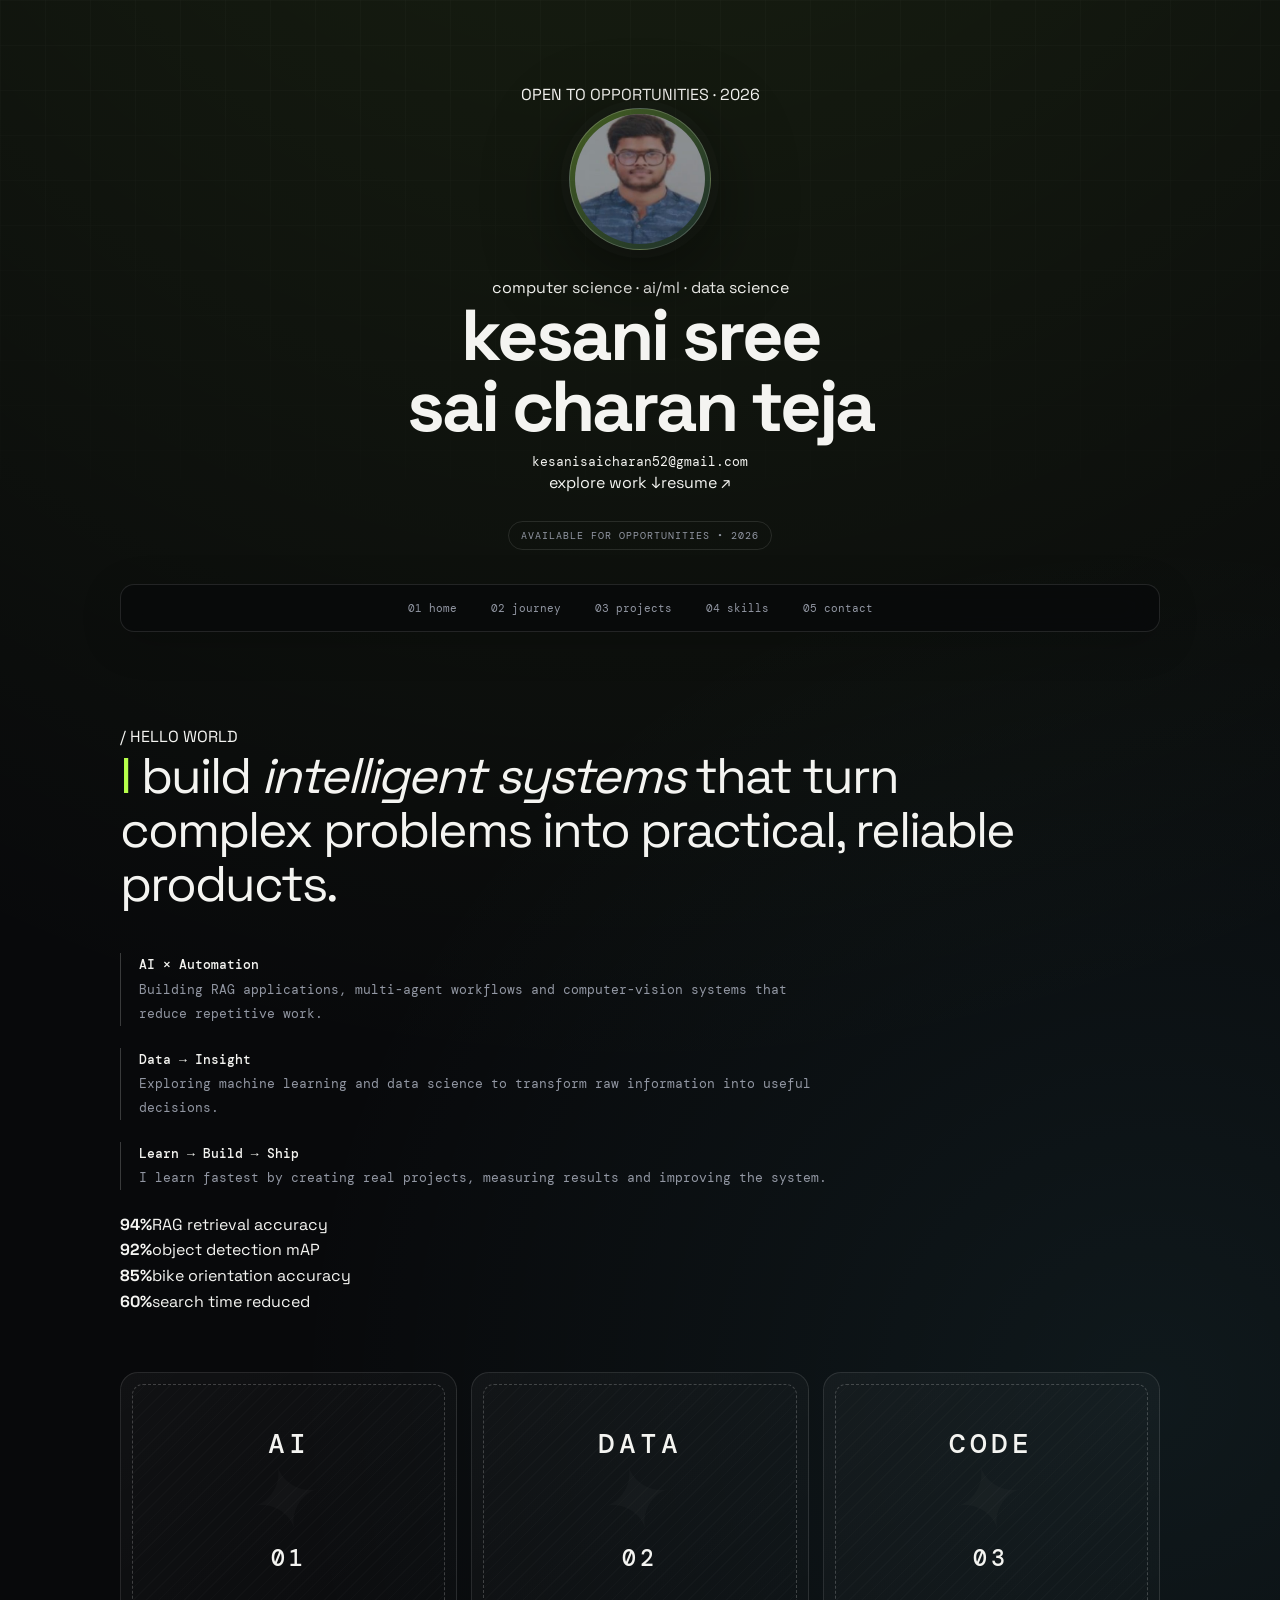
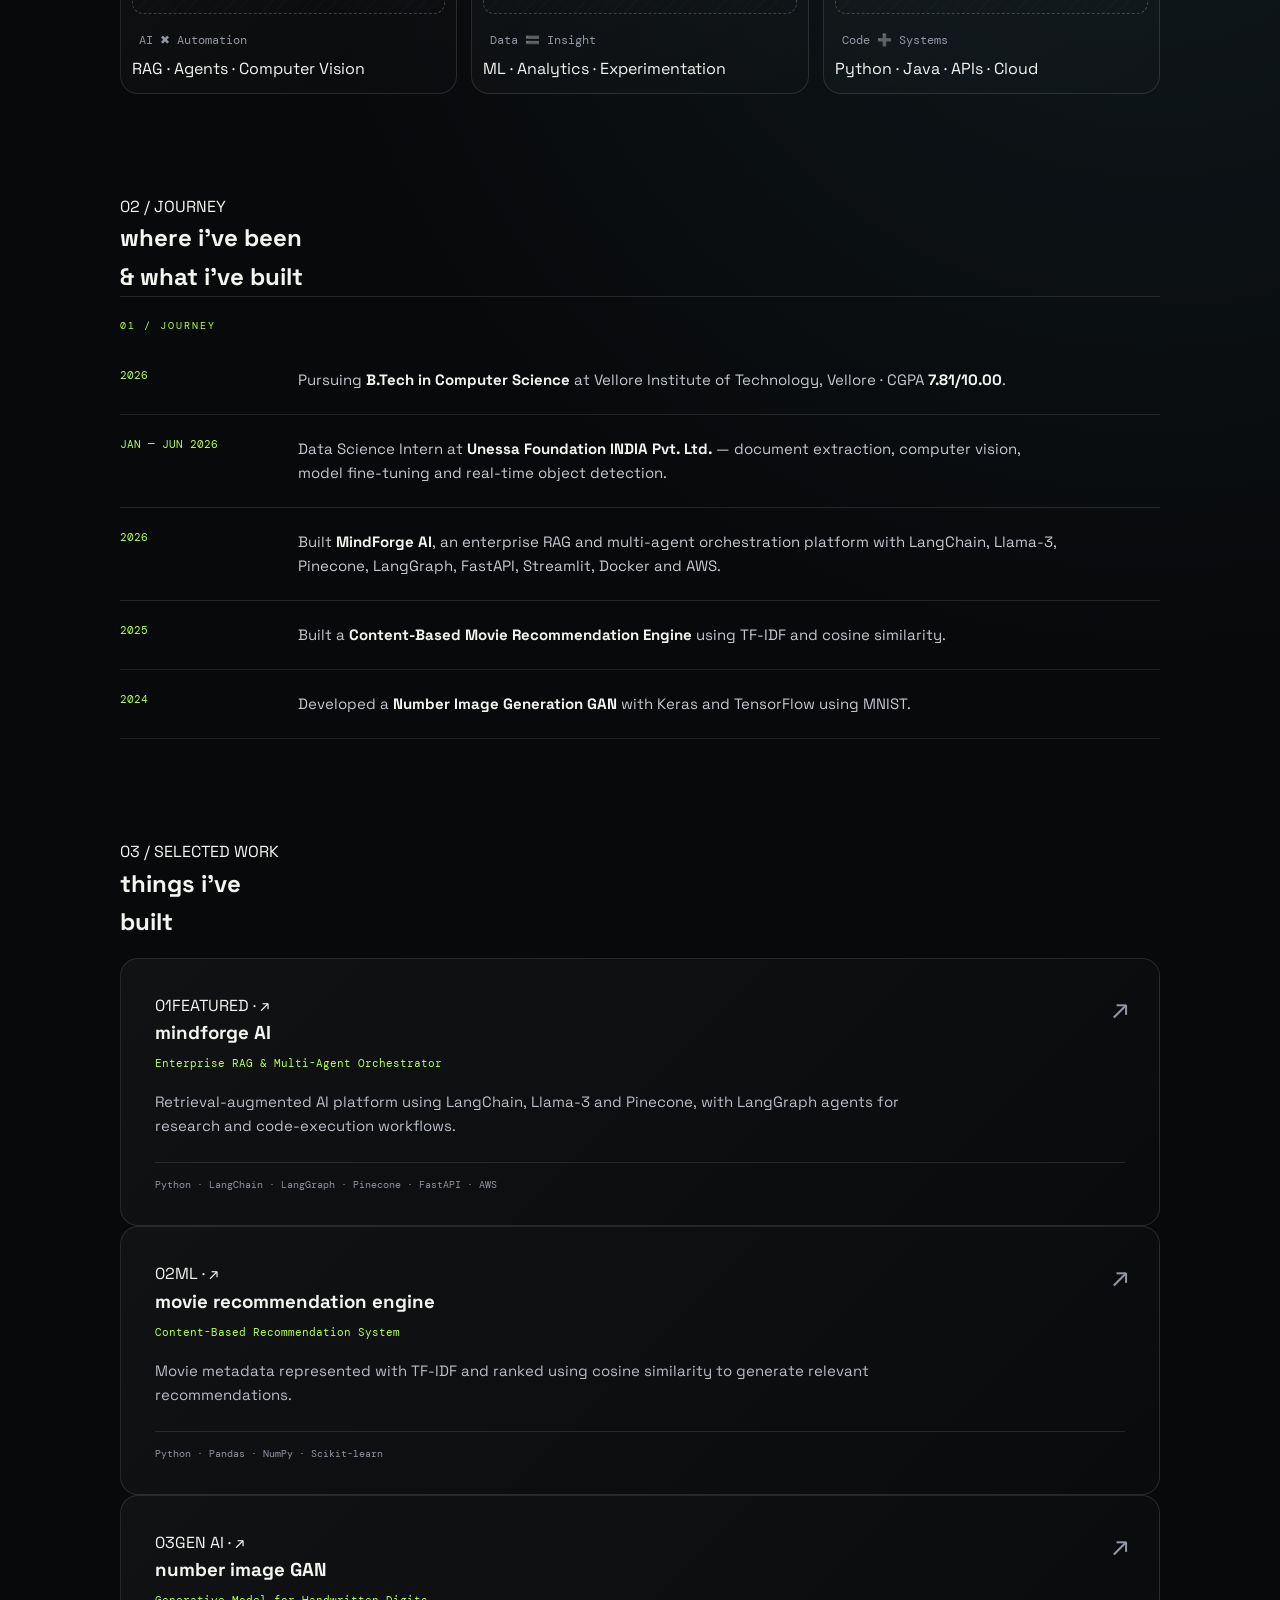
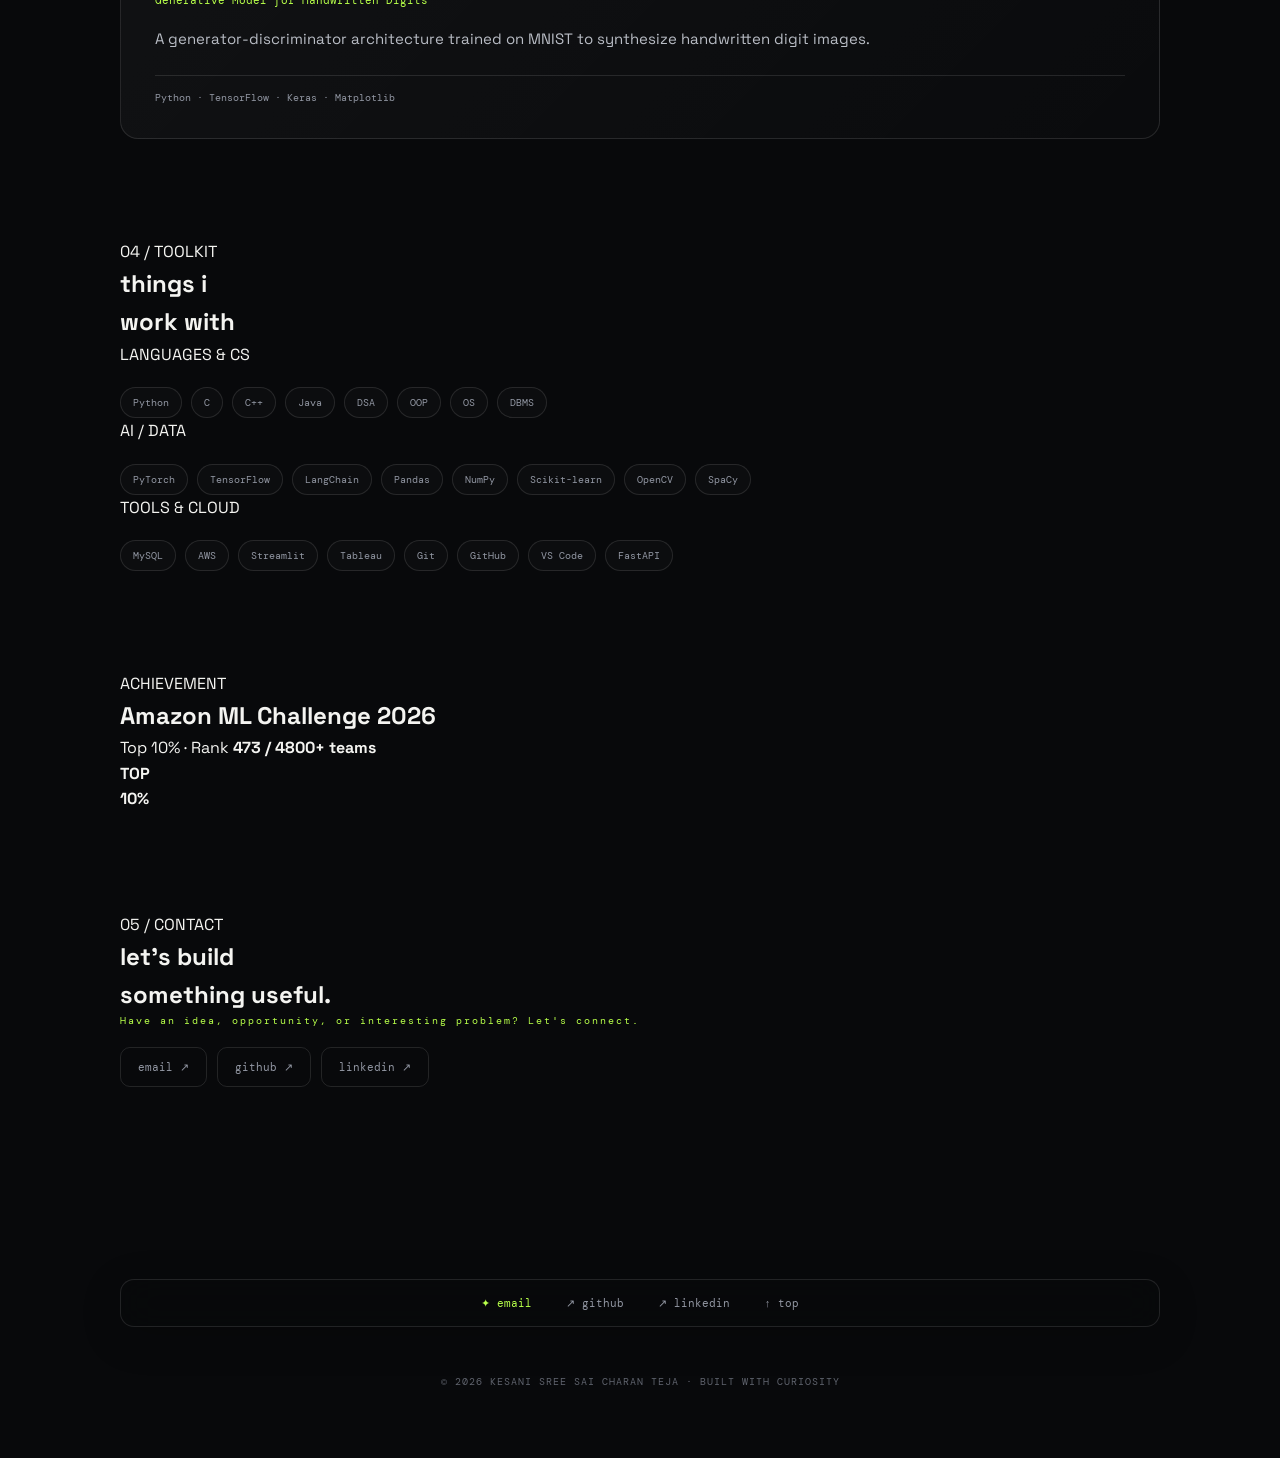
==== portfolio.html @ 745acd54 "Upgrade Charan portfolio content and sections" ====
<!DOCTYPE html>
<html lang="en">
<head>
<meta charset="UTF-8"><meta name="viewport" content="width=device-width, initial-scale=1.0"><meta name="description" content="Kesani Sree Sai Charan Teja — Computer Science, AI/ML and Data Science portfolio."><title>Charan — AI/ML & Data Science Portfolio</title><link rel="stylesheet" href="css/style.css">
</head>
<body><div class="container" id="top">
<header>
  <div class="status"><i></i> OPEN TO OPPORTUNITIES · 2026</div>
  <img class="portrait" src="IMG_9290 - Copy (3).JPG" alt="Kesani Sree Sai Charan Teja">
  <p class="eyebrow">computer science · ai/ml · data science</p>
  <h1>kesani sree<br><span>sai charan teja</span></h1>
  <h2><a href="mailto:kesanisaicharan52@gmail.com">kesanisaicharan52@gmail.com</a></h2>
  <div class="hero-actions"><a href="#projects">explore work ↓</a><a href="resume.pdf">resume ↗</a></div>
</header>
<nav class="top-nav"><a href="#top">01 home</a><a href="#journey">02 journey</a><a href="#projects">03 projects</a><a href="#skills">04 skills</a><a href="#contact">05 contact</a></nav>
<main>
<section id="intro" class="hero-copy">
  <p class="section-kicker">/ HELLO WORLD</p>
  <p class="general">I build <em>intelligent systems</em> that turn complex problems into practical, reliable products.</p>
  <div class="intro-grid">
    <p class="d1"><b>AI × Automation</b><br>Building RAG applications, multi-agent workflows and computer-vision systems that reduce repetitive work.</p>
    <p class="d2"><b>Data → Insight</b><br>Exploring machine learning and data science to transform raw information into useful decisions.</p>
    <p class="d3"><b>Learn → Build → Ship</b><br>I learn fastest by creating real projects, measuring results and improving the system.</p>
  </div>
</section>
<section class="stats" aria-label="portfolio highlights">
  <article><strong>94%</strong><span>RAG retrieval accuracy</span></article>
  <article><strong>92%</strong><span>object detection mAP</span></article>
  <article><strong>85%</strong><span>bike orientation accuracy</span></article>
  <article><strong>60%</strong><span>search time reduced</span></article>
</section>
<section id="forge" class="visual-grid">
  <article><div class="art art-ai"><span>AI</span><small>01</small></div><b>AI ✖ Automation</b><p>RAG · Agents · Computer Vision</p></article>
  <article><div class="art art-data"><span>DATA</span><small>02</small></div><b>Data 🟰 Insight</b><p>ML · Analytics · Experimentation</p></article>
  <article><div class="art art-code"><span>CODE</span><small>03</small></div><b>Code ➕ Systems</b><p>Python · Java · APIs · Cloud</p></article>
</section>
<section id="journey" class="section-block"><div class="section-head"><span>02 / JOURNEY</span><h2>where i've been<br>& what i've built</h2></div>
  <div id="newsfeed"><div class="entry"><dt>2026</dt><dd>Pursuing <b>B.Tech in Computer Science</b> at Vellore Institute of Technology, Vellore · CGPA <b>7.81/10.00</b>.</dd></div>
  <div class="entry"><dt>JAN — JUN 2026</dt><dd>Data Science Intern at <b>Unessa Foundation INDIA Pvt. Ltd.</b> — document extraction, computer vision, model fine-tuning and real-time object detection.</dd></div>
  <div class="entry"><dt>2026</dt><dd>Built <b>MindForge AI</b>, an enterprise RAG and multi-agent orchestration platform with LangChain, Llama-3, Pinecone, LangGraph, FastAPI, Streamlit, Docker and AWS.</dd></div>
  <div class="entry"><dt>2025</dt><dd>Built a <b>Content-Based Movie Recommendation Engine</b> using TF-IDF and cosine similarity.</dd></div>
  <div class="entry"><dt>2024</dt><dd>Developed a <b>Number Image Generation GAN</b> with Keras and TensorFlow using MNIST.</dd></div></div>
</section>
<section id="projects" class="section-block"><div class="section-head"><span>03 / SELECTED WORK</span><h2>things i've<br>built</h2></div>
<div class="project-list">
  <article><a class="project-card featured" href="https://github.com/Kesanisaicharan/MindForgeAI" target="_blank"><div class="project-top"><span>01</span><span>FEATURED · ↗</span></div><h3>mindforge AI</h3><h2>Enterprise RAG & Multi-Agent Orchestrator</h2><p>Retrieval-augmented AI platform using LangChain, Llama-3 and Pinecone, with LangGraph agents for research and code-execution workflows.</p><div class="project-meta">Python · LangChain · LangGraph · Pinecone · FastAPI · AWS</div></a></article>
  <article><a class="project-card" href="https://github.com/Kesanisaicharan/Content_based_Recommendation_System" target="_blank"><div class="project-top"><span>02</span><span>ML · ↗</span></div><h3>movie recommendation engine</h3><h2>Content-Based Recommendation System</h2><p>Movie metadata represented with TF-IDF and ranked using cosine similarity to generate relevant recommendations.</p><div class="project-meta">Python · Pandas · NumPy · Scikit-learn</div></a></article>
  <article><a class="project-card" href="https://github.com/Kesanisaicharan/-Generative-Adversarial-Network" target="_blank"><div class="project-top"><span>03</span><span>GEN AI · ↗</span></div><h3>number image GAN</h3><h2>Generative Model for Handwritten Digits</h2><p>A generator-discriminator architecture trained on MNIST to synthesize handwritten digit images.</p><div class="project-meta">Python · TensorFlow · Keras · Matplotlib</div></a></article>
</div></section>
<section id="skills" class="section-block"><div class="section-head"><span>04 / TOOLKIT</span><h2>things i<br>work with</h2></div><div class="skill-groups"><div><label>LANGUAGES & CS</label><div class="skill-list"><span>Python</span><span>C</span><span>C++</span><span>Java</span><span>DSA</span><span>OOP</span><span>OS</span><span>DBMS</span></div></div><div><label>AI / DATA</label><div class="skill-list"><span>PyTorch</span><span>TensorFlow</span><span>LangChain</span><span>Pandas</span><span>NumPy</span><span>Scikit-learn</span><span>OpenCV</span><span>SpaCy</span></div></div><div><label>TOOLS & CLOUD</label><div class="skill-list"><span>MySQL</span><span>AWS</span><span>Streamlit</span><span>Tableau</span><span>Git</span><span>GitHub</span><span>VS Code</span><span>FastAPI</span></div></div></div></section>
<section class="achievement"><div><span>ACHIEVEMENT</span><h2>Amazon ML Challenge 2026</h2><p>Top 10% · Rank <b>473 / 4800+ teams</b></p></div><strong>TOP<br>10%</strong></section>
<section id="contact" class="section-block contact-section"><div class="section-head"><span>05 / CONTACT</span><h2>let's build<br>something useful.</h2></div><p class="contact-copy">Have an idea, opportunity, or interesting problem? Let's connect.</p><div class="contact-box"><a href="mailto:kesanisaicharan52@gmail.com">email ↗</a><a href="https://github.com/Kesanisaicharan" target="_blank">github ↗</a><a href="https://www.linkedin.com/in/kesani-sai-charan-28a70328/" target="_blank">linkedin ↗</a></div></section>
</main><nav class="bottom"><a href="mailto:kesanisaicharan52@gmail.com">✦ email</a><a href="https://github.com/Kesanisaicharan" target="_blank">↗ github</a><a href="https://www.linkedin.com/in/kesani-sai-charan-28a70328/" target="_blank">↗ linkedin</a><a href="#top">↑ top</a></nav><footer><p>© 2026 KESANI SREE SAI CHARAN TEJA · BUILT WITH CURIOSITY</p></footer></div></body></html>
---- css/style.css ----
@import url('https://fonts.googleapis.com/css2?family=DM+Mono:wght@400;500&family=Space+Grotesk:wght@400;500;600;700&display=swap');
:root{--bg:#08090b;--ink:#f4f4f1;--muted:#9297a3;--line:rgba(255,255,255,.11);--line2:rgba(255,255,255,.2);--accent:#b7ff4a;--cyan:#6ee7ff;--max:1040px;--ease:cubic-bezier(.2,.75,.25,1)}
*{box-sizing:border-box;margin:0;padding:0}html{scroll-behavior:smooth;scroll-padding-top:80px}body{min-height:100vh;background:radial-gradient(circle at 50% -10%,rgba(183,255,74,.1),transparent 30%),radial-gradient(circle at 90% 30%,rgba(110,231,255,.07),transparent 25%),var(--bg);color:var(--ink);font-family:'Space Grotesk',system-ui,sans-serif;line-height:1.6;overflow-x:hidden}body:before{content:"";position:fixed;inset:0;pointer-events:none;opacity:.035;background-image:linear-gradient(rgba(255,255,255,.6) 1px,transparent 1px),linear-gradient(90deg,rgba(255,255,255,.6) 1px,transparent 1px);background-size:45px 45px;mask-image:linear-gradient(to bottom,#000,transparent 80%);z-index:-1}::selection{background:var(--accent);color:#08090b}a{color:inherit;text-decoration:none}.container{width:min(calc(100% - 42px),var(--max));margin:auto}
header{text-align:center;padding:82px 0 34px;position:relative}header:after{content:"AVAILABLE FOR OPPORTUNITIES • 2026";display:block;width:max-content;max-width:100%;margin:25px auto 0;padding:7px 12px;border:1px solid var(--line);border-radius:999px;color:var(--muted);font:10px 'DM Mono',monospace;letter-spacing:1px}.portrait{width:142px;height:142px;margin:0 auto 25px;border:1px solid var(--line2);border-radius:50%;object-fit:cover;display:block;padding:5px;background:linear-gradient(135deg,rgba(183,255,74,.3),rgba(110,231,255,.12));box-shadow:0 0 0 8px rgba(255,255,255,.015),0 20px 80px rgba(0,0,0,.5);transition:.5s var(--ease)}.portrait:hover{transform:scale(1.04) rotate(2deg);box-shadow:0 0 0 10px rgba(183,255,74,.04),0 25px 90px rgba(183,255,74,.12)}header h1{font-size:clamp(34px,7vw,72px);line-height:.98;letter-spacing:-3px;margin:0 auto 12px;font-weight:700;text-transform:lowercase;max-width:900px}header h2{font:13px 'DM Mono',monospace;color:var(--muted)}header h2 a{color:var(--ink);transition:color .25s}header h2 a:hover{color:var(--accent)}
.top-nav,.bottom{position:sticky;top:0;z-index:20;display:flex;justify-content:center;flex-wrap:wrap;border:1px solid var(--line);background:rgba(8,9,11,.78);backdrop-filter:blur(18px);-webkit-backdrop-filter:blur(18px);border-radius:14px;padding:6px;font:11px 'DM Mono',monospace;box-shadow:0 10px 40px rgba(0,0,0,.18)}.top-nav a,.bottom a{padding:10px 17px;border-radius:9px;color:var(--muted);transition:.25s}.top-nav a:hover,.bottom a:hover{background:rgba(255,255,255,.07);color:var(--ink);transform:translateY(-1px)}main{padding:92px 0}
.general{font-size:clamp(27px,5vw,50px);line-height:1.08;letter-spacing:-2px;max-width:930px;margin:0 0 42px}.general:first-letter{color:var(--accent)}.d1,.d2,.d3{max-width:720px;font:13px/1.85 'DM Mono',monospace;color:var(--muted);margin:22px 0;padding-left:18px;border-left:1px solid var(--line2)}.d1 b,.d2 b,.d3 b{color:var(--ink);font-weight:500}
#forge{display:grid;grid-template-columns:repeat(3,1fr);gap:14px;margin:58px 0 100px}#forge article{position:relative;overflow:hidden;border:1px solid var(--line);border-radius:18px;padding:11px;background:linear-gradient(145deg,rgba(255,255,255,.04),rgba(255,255,255,.01));transition:.45s var(--ease);isolation:isolate}#forge article:before{content:"";position:absolute;width:150px;height:150px;border-radius:50%;background:var(--accent);filter:blur(65px);opacity:0;transition:.4s;z-index:-1;top:-80px;right:-70px}#forge article:nth-child(2):before{background:var(--cyan)}#forge article:nth-child(3):before{background:#d7a7ff}#forge article:hover{transform:translateY(-9px);border-color:var(--line2);background:linear-gradient(145deg,rgba(255,255,255,.07),rgba(255,255,255,.015))}#forge article:hover:before{opacity:.12}#forge .art{height:230px;display:grid;place-items:center;border:1px dashed var(--line2);border-radius:11px;font:500 28px 'DM Mono',monospace;letter-spacing:4px;margin-bottom:13px;background:repeating-linear-gradient(135deg,transparent 0 8px,rgba(255,255,255,.018) 8px 9px);position:relative}#forge .art:after{content:"✦";position:absolute;font-size:90px;color:rgba(255,255,255,.025);transform:rotate(-15deg)}#forge b{display:block;font:12px 'DM Mono',monospace;padding:5px 7px 8px;color:var(--muted)}
#newsfeed{margin:0 0 100px;border-top:1px solid var(--line);padding-top:22px}#newsfeed:before,#skills>p,#contact>p{content:"01 / JOURNEY";display:block;color:var(--accent);font:10px 'DM Mono',monospace;letter-spacing:2px;margin-bottom:14px}dl{margin:0}.entry{display:grid;grid-template-columns:150px 1fr;gap:28px;padding:22px 0;border-bottom:1px solid var(--line);transition:.3s}.entry:hover{padding-left:10px;border-color:var(--line2)}dt{font:11px 'DM Mono',monospace;color:var(--accent)}dd{margin:0;font-size:15px;color:#c5c8ce;max-width:760px}dd b{color:var(--ink)}main>p{font:10px 'DM Mono',monospace;letter-spacing:2px;color:var(--accent);margin-bottom:14px;text-transform:uppercase}
#projects{display:grid;gap:16px;margin:25px 0 100px}#projects article{border:1px solid var(--line);border-radius:18px;background:linear-gradient(135deg,rgba(255,255,255,.04),rgba(255,255,255,.012));overflow:hidden;transition:.4s var(--ease)}#projects article:hover{transform:translateY(-6px);border-color:rgba(183,255,74,.35);box-shadow:0 24px 70px rgba(0,0,0,.28)}.project-card{display:block;padding:34px;position:relative}.project-card:after{content:"↗";position:absolute;right:30px;top:27px;font-size:28px;color:var(--muted);transition:.3s}.project-card:hover:after{transform:translate(5px,-5px);color:var(--accent)}.project-card h1{font-size:clamp(25px,4vw,40px);margin:0;letter-spacing:-1.5px;text-transform:lowercase}.project-card h2{font:11px 'DM Mono',monospace;color:var(--accent);margin:8px 0 20px}.project-card p{max-width:760px;margin:0 0 24px;font-size:15px;color:#b9bdc5}.project-meta{font:10px 'DM Mono',monospace;color:var(--muted);padding-top:15px;border-top:1px solid var(--line)}
#skills,#contact{margin:100px 0}.skill-list{display:flex;flex-wrap:wrap;gap:9px;margin-top:20px}.skill-list span{border:1px solid var(--line);border-radius:999px;padding:8px 12px;font:10px 'DM Mono',monospace;color:var(--muted);background:rgba(255,255,255,.02);transition:.25s}.skill-list span:hover{color:var(--ink);border-color:var(--accent);background:rgba(183,255,74,.06);transform:translateY(-2px)}.contact-box{display:flex;flex-wrap:wrap;gap:10px;margin-top:20px}.contact-box a{border:1px solid var(--line);border-radius:10px;padding:12px 17px;font:11px 'DM Mono',monospace;color:var(--muted);transition:.3s}.contact-box a:hover{background:var(--accent);border-color:var(--accent);color:#08090b;transform:translateY(-3px)}.bottom{position:static;margin-bottom:18px}.bottom a:first-child{color:var(--accent)}footer{text-align:center;padding:30px 0 70px;color:#5f636d;font:10px 'DM Mono',monospace;letter-spacing:1px}
@media(prefers-reduced-motion:no-preference){header .portrait,header h1,header h2,header:after,.general,.d1,.d2,.d3{animation:rise .8s var(--ease) both}.general{animation-delay:.08s}.d2{animation-delay:.15s}.d1{animation-delay:.22s}.d3{animation-delay:.29s}@keyframes rise{from{opacity:0;transform:translateY(18px)}to{opacity:1;transform:none}}}
@media(max-width:720px){.container{width:min(calc(100% - 26px),var(--max))}header{padding-top:52px}header h1{letter-spacing:-2px}.top-nav,.bottom{border-radius:11px}.top-nav a,.bottom a{padding:9px 10px}main{padding:60px 0}.general{letter-spacing:-1.2px}#forge{grid-template-columns:1fr;margin-bottom:75px}#forge .art{height:150px}.entry{grid-template-columns:1fr;gap:7px}.project-card{padding:24px}.project-card:after{right:20px;top:20px}#skills,#contact{margin:75px 0}}@media(max-width:430px){header h1{font-size:36px}.portrait{width:120px;height:120px}.top-nav a{font-size:9px;padding:8px 7px}.general{font-size:25px}.project-card h1{font-size:27px}.project-card p{font-size:14px}}
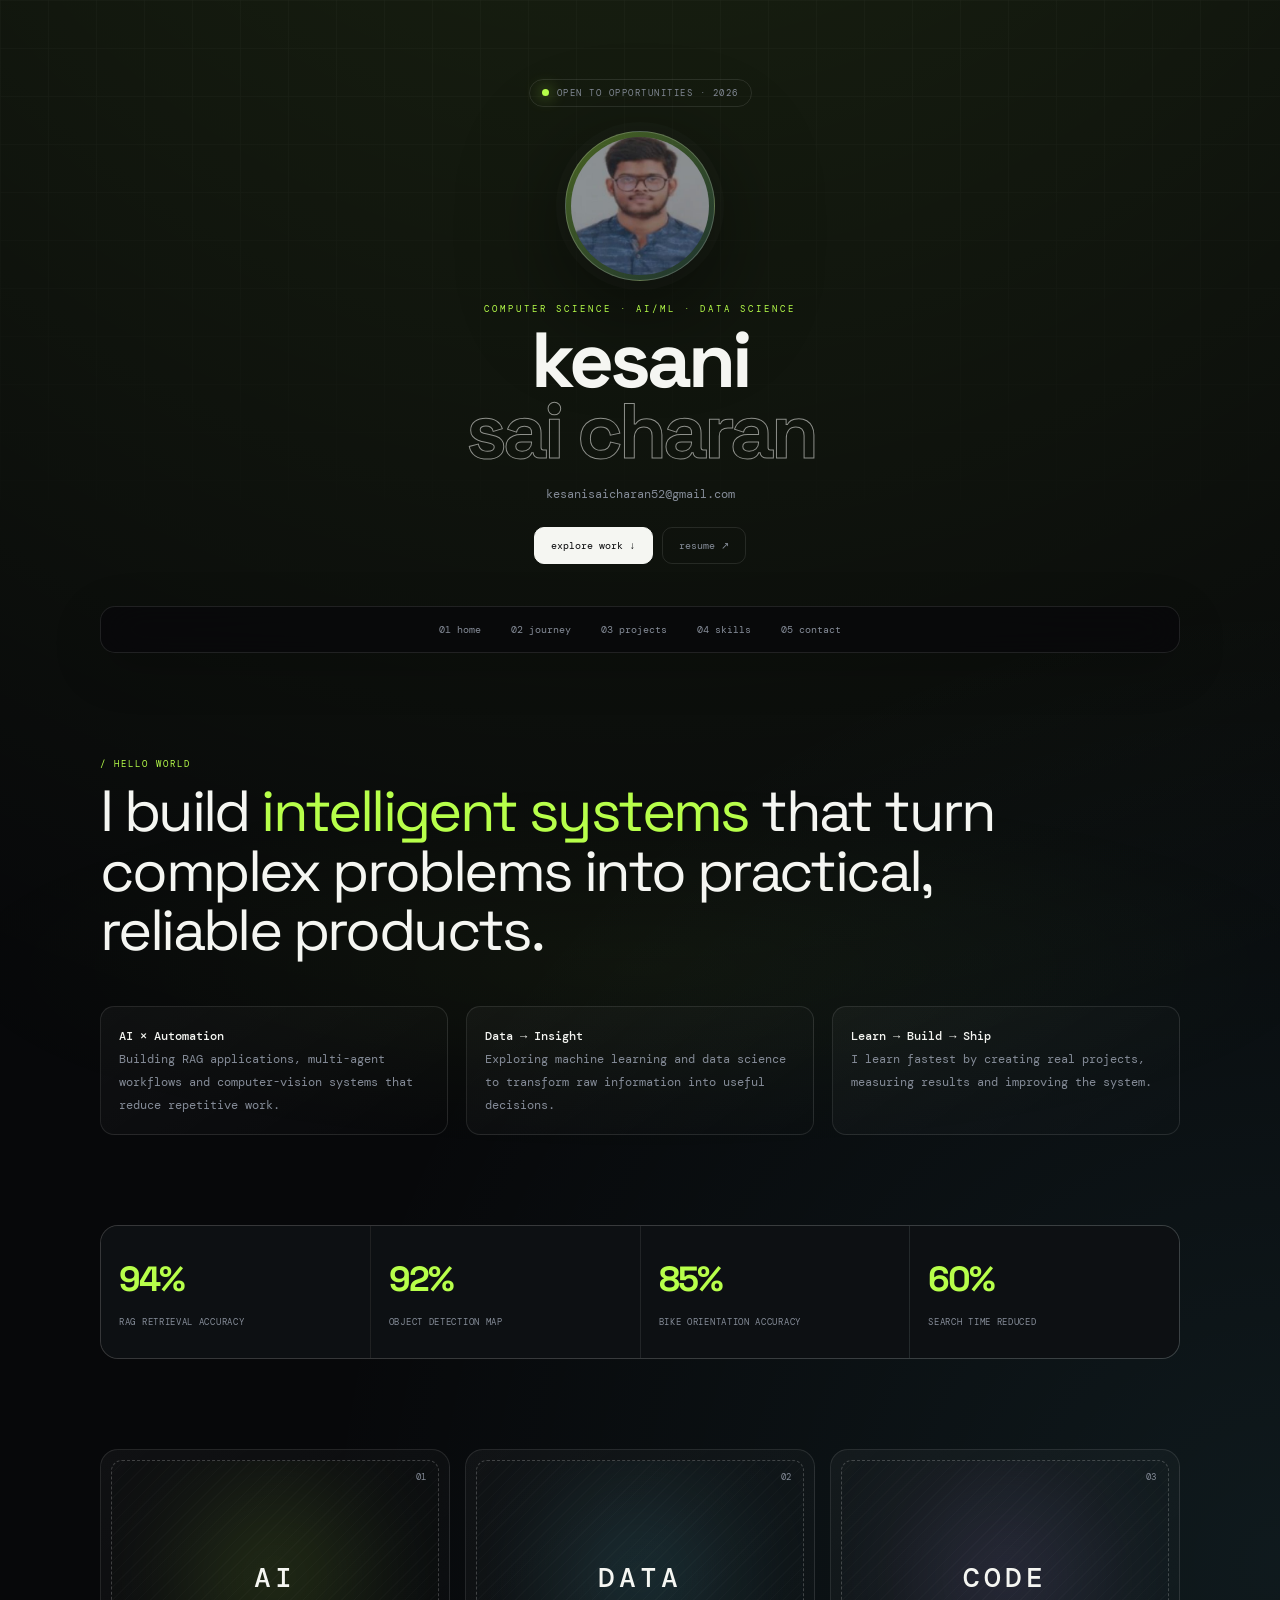
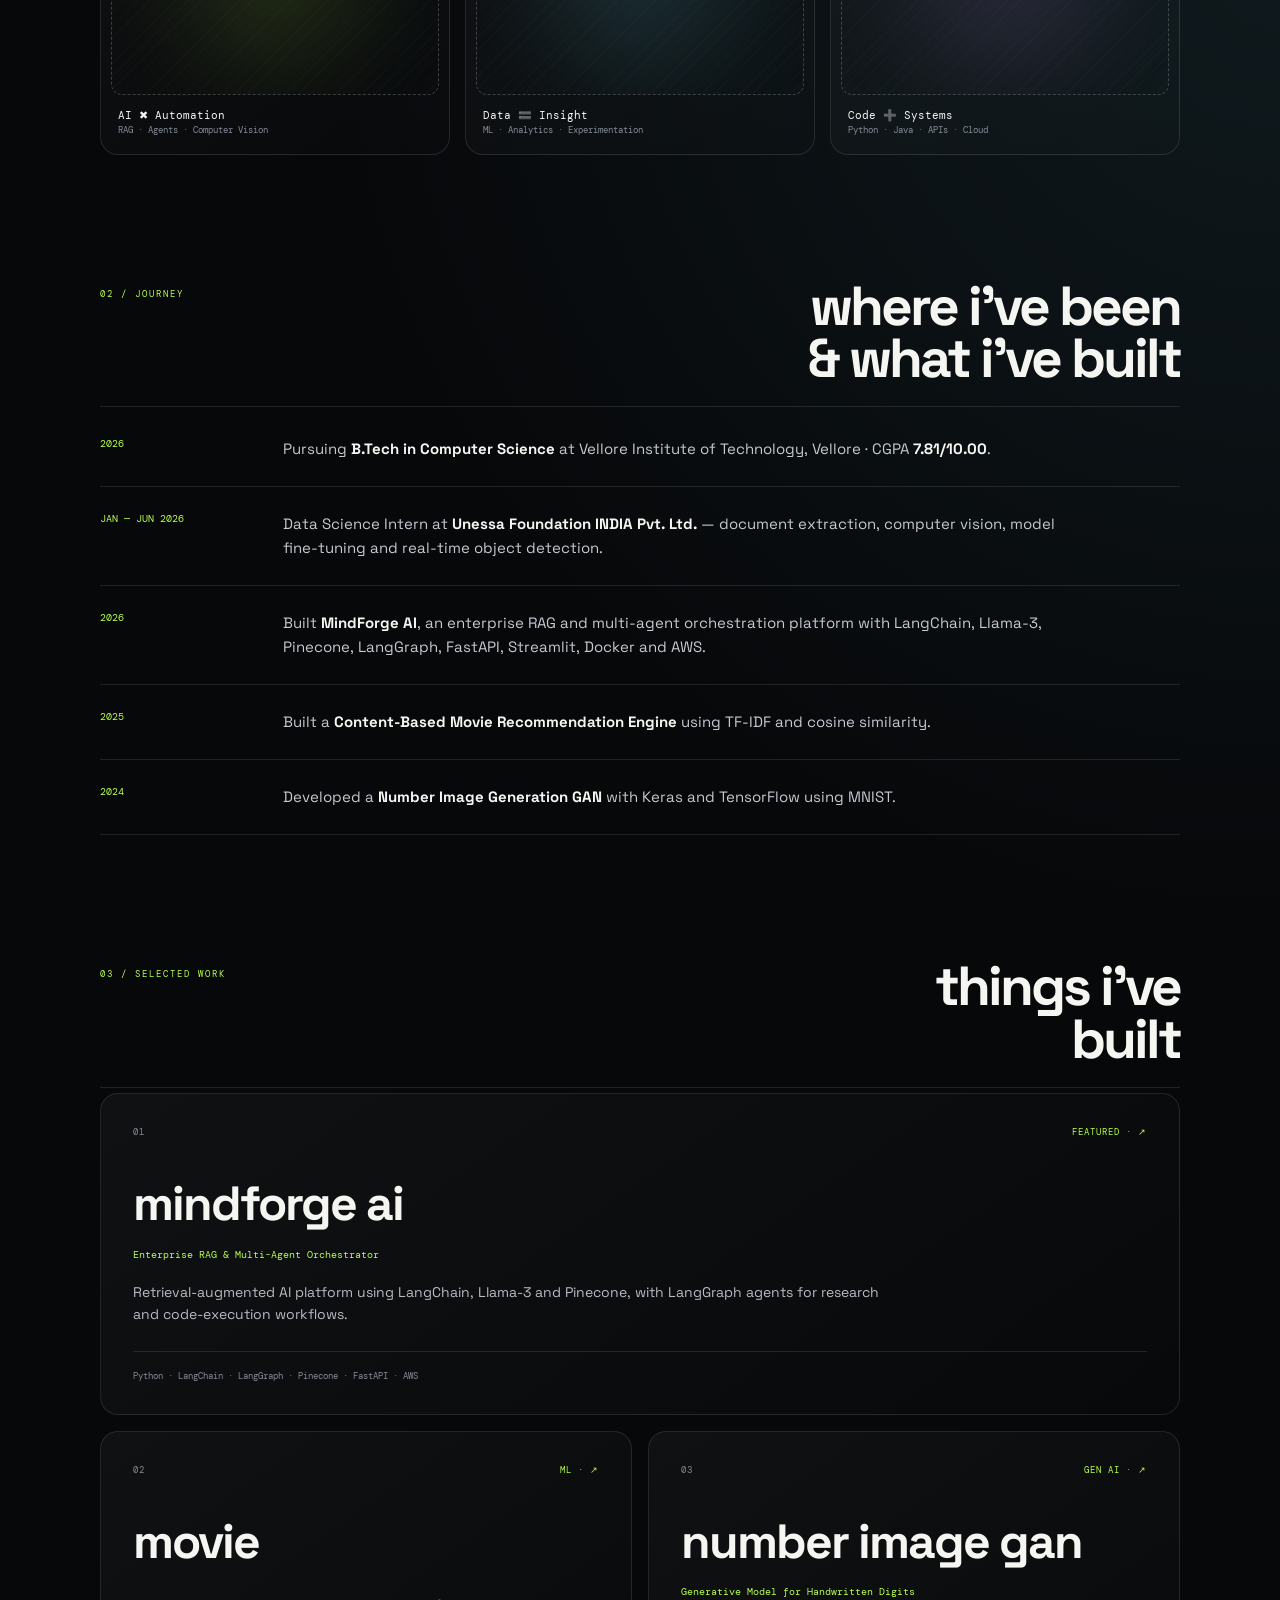
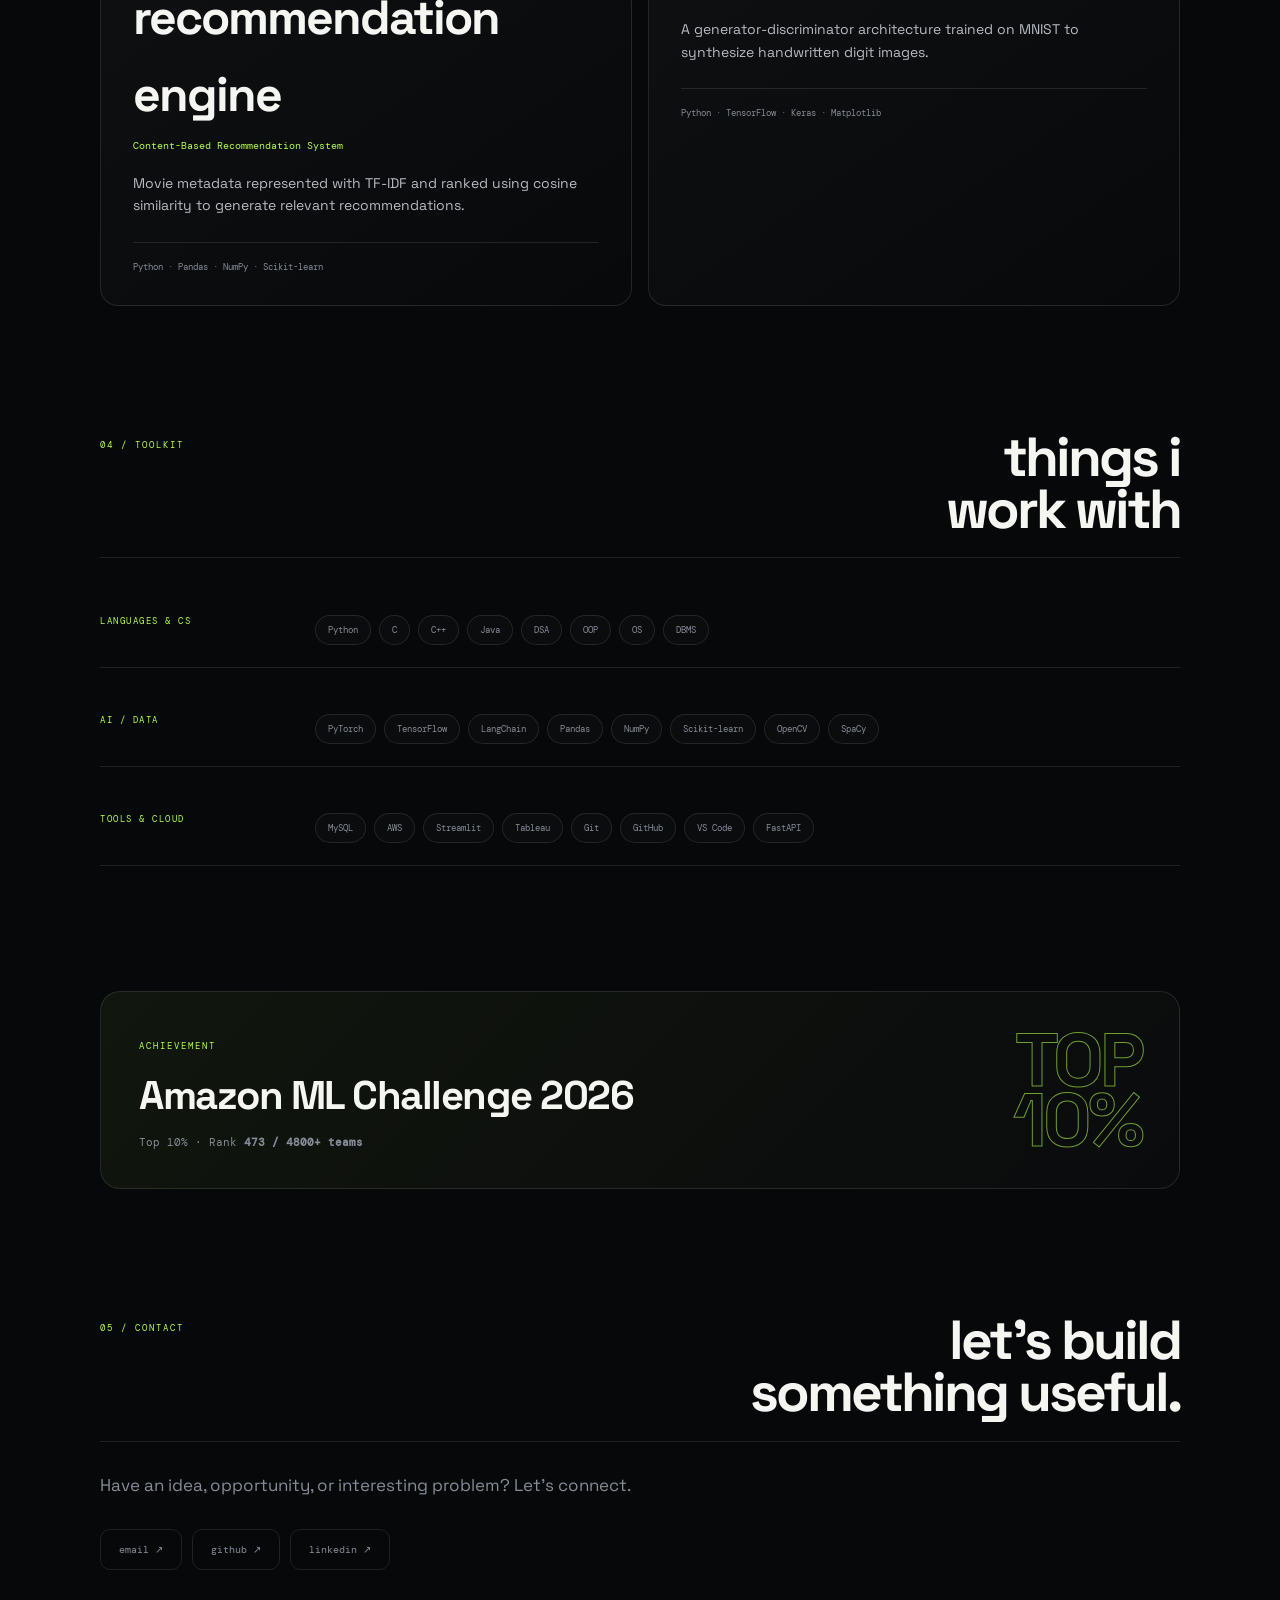
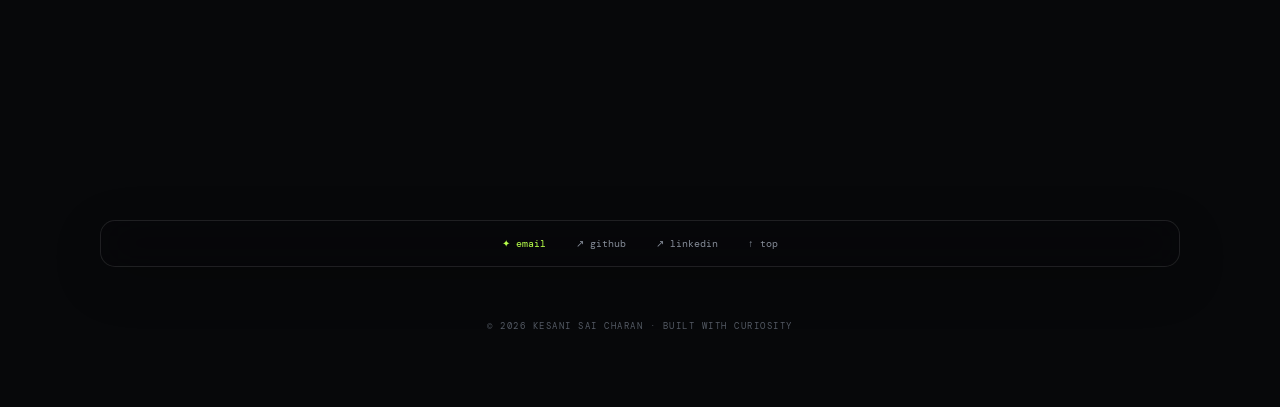
==== commit d943914f: "Update portfolio name to Kesani Sai Charan" ====
--- a/portfolio.html
+++ b/portfolio.html
@@ -1,14 +1,14 @@
 <!DOCTYPE html>
 <html lang="en">
 <head>
-<meta charset="UTF-8"><meta name="viewport" content="width=device-width, initial-scale=1.0"><meta name="description" content="Kesani Sree Sai Charan Teja — Computer Science, AI/ML and Data Science portfolio."><title>Charan — AI/ML & Data Science Portfolio</title><link rel="stylesheet" href="css/style.css">
+<meta charset="UTF-8"><meta name="viewport" content="width=device-width, initial-scale=1.0"><meta name="description" content="Kesani Sai Charan — Computer Science, AI/ML and Data Science portfolio."><title>Kesani Sai Charan — AI/ML & Data Science Portfolio</title><link rel="stylesheet" href="css/style.css">
 </head>
 <body><div class="container" id="top">
 <header>
   <div class="status"><i></i> OPEN TO OPPORTUNITIES · 2026</div>
-  <img class="portrait" src="IMG_9290 - Copy (3).JPG" alt="Kesani Sree Sai Charan Teja">
+  <img class="portrait" src="IMG_9290 - Copy (3).JPG" alt="Kesani Sai Charan">
   <p class="eyebrow">computer science · ai/ml · data science</p>
-  <h1>kesani sree<br><span>sai charan teja</span></h1>
+  <h1>kesani<br><span>sai charan</span></h1>
   <h2><a href="mailto:kesanisaicharan52@gmail.com">kesanisaicharan52@gmail.com</a></h2>
   <div class="hero-actions"><a href="#projects">explore work ↓</a><a href="resume.pdf">resume ↗</a></div>
 </header>
@@ -50,4 +50,4 @@
 <section id="skills" class="section-block"><div class="section-head"><span>04 / TOOLKIT</span><h2>things i<br>work with</h2></div><div class="skill-groups"><div><label>LANGUAGES & CS</label><div class="skill-list"><span>Python</span><span>C</span><span>C++</span><span>Java</span><span>DSA</span><span>OOP</span><span>OS</span><span>DBMS</span></div></div><div><label>AI / DATA</label><div class="skill-list"><span>PyTorch</span><span>TensorFlow</span><span>LangChain</span><span>Pandas</span><span>NumPy</span><span>Scikit-learn</span><span>OpenCV</span><span>SpaCy</span></div></div><div><label>TOOLS & CLOUD</label><div class="skill-list"><span>MySQL</span><span>AWS</span><span>Streamlit</span><span>Tableau</span><span>Git</span><span>GitHub</span><span>VS Code</span><span>FastAPI</span></div></div></div></section>
 <section class="achievement"><div><span>ACHIEVEMENT</span><h2>Amazon ML Challenge 2026</h2><p>Top 10% · Rank <b>473 / 4800+ teams</b></p></div><strong>TOP<br>10%</strong></section>
 <section id="contact" class="section-block contact-section"><div class="section-head"><span>05 / CONTACT</span><h2>let's build<br>something useful.</h2></div><p class="contact-copy">Have an idea, opportunity, or interesting problem? Let's connect.</p><div class="contact-box"><a href="mailto:kesanisaicharan52@gmail.com">email ↗</a><a href="https://github.com/Kesanisaicharan" target="_blank">github ↗</a><a href="https://www.linkedin.com/in/kesani-sai-charan-28a70328/" target="_blank">linkedin ↗</a></div></section>
-</main><nav class="bottom"><a href="mailto:kesanisaicharan52@gmail.com">✦ email</a><a href="https://github.com/Kesanisaicharan" target="_blank">↗ github</a><a href="https://www.linkedin.com/in/kesani-sai-charan-28a70328/" target="_blank">↗ linkedin</a><a href="#top">↑ top</a></nav><footer><p>© 2026 KESANI SREE SAI CHARAN TEJA · BUILT WITH CURIOSITY</p></footer></div></body></html>+</main><nav class="bottom"><a href="mailto:kesanisaicharan52@gmail.com">✦ email</a><a href="https://github.com/Kesanisaicharan" target="_blank">↗ github</a><a href="https://www.linkedin.com/in/kesani-sai-charan-28a70328/" target="_blank">↗ linkedin</a><a href="#top">↑ top</a></nav><footer><p>© 2026 KESANI SAI CHARAN · BUILT WITH CURIOSITY</p></footer></div></body></html>
--- a/css/style.css
+++ b/css/style.css
@@ -1,12 +1,15 @@
 @import url('https://fonts.googleapis.com/css2?family=DM+Mono:wght@400;500&family=Space+Grotesk:wght@400;500;600;700&display=swap');
-:root{--bg:#08090b;--ink:#f4f4f1;--muted:#9297a3;--line:rgba(255,255,255,.11);--line2:rgba(255,255,255,.2);--accent:#b7ff4a;--cyan:#6ee7ff;--max:1040px;--ease:cubic-bezier(.2,.75,.25,1)}
-*{box-sizing:border-box;margin:0;padding:0}html{scroll-behavior:smooth;scroll-padding-top:80px}body{min-height:100vh;background:radial-gradient(circle at 50% -10%,rgba(183,255,74,.1),transparent 30%),radial-gradient(circle at 90% 30%,rgba(110,231,255,.07),transparent 25%),var(--bg);color:var(--ink);font-family:'Space Grotesk',system-ui,sans-serif;line-height:1.6;overflow-x:hidden}body:before{content:"";position:fixed;inset:0;pointer-events:none;opacity:.035;background-image:linear-gradient(rgba(255,255,255,.6) 1px,transparent 1px),linear-gradient(90deg,rgba(255,255,255,.6) 1px,transparent 1px);background-size:45px 45px;mask-image:linear-gradient(to bottom,#000,transparent 80%);z-index:-1}::selection{background:var(--accent);color:#08090b}a{color:inherit;text-decoration:none}.container{width:min(calc(100% - 42px),var(--max));margin:auto}
-header{text-align:center;padding:82px 0 34px;position:relative}header:after{content:"AVAILABLE FOR OPPORTUNITIES • 2026";display:block;width:max-content;max-width:100%;margin:25px auto 0;padding:7px 12px;border:1px solid var(--line);border-radius:999px;color:var(--muted);font:10px 'DM Mono',monospace;letter-spacing:1px}.portrait{width:142px;height:142px;margin:0 auto 25px;border:1px solid var(--line2);border-radius:50%;object-fit:cover;display:block;padding:5px;background:linear-gradient(135deg,rgba(183,255,74,.3),rgba(110,231,255,.12));box-shadow:0 0 0 8px rgba(255,255,255,.015),0 20px 80px rgba(0,0,0,.5);transition:.5s var(--ease)}.portrait:hover{transform:scale(1.04) rotate(2deg);box-shadow:0 0 0 10px rgba(183,255,74,.04),0 25px 90px rgba(183,255,74,.12)}header h1{font-size:clamp(34px,7vw,72px);line-height:.98;letter-spacing:-3px;margin:0 auto 12px;font-weight:700;text-transform:lowercase;max-width:900px}header h2{font:13px 'DM Mono',monospace;color:var(--muted)}header h2 a{color:var(--ink);transition:color .25s}header h2 a:hover{color:var(--accent)}
-.top-nav,.bottom{position:sticky;top:0;z-index:20;display:flex;justify-content:center;flex-wrap:wrap;border:1px solid var(--line);background:rgba(8,9,11,.78);backdrop-filter:blur(18px);-webkit-backdrop-filter:blur(18px);border-radius:14px;padding:6px;font:11px 'DM Mono',monospace;box-shadow:0 10px 40px rgba(0,0,0,.18)}.top-nav a,.bottom a{padding:10px 17px;border-radius:9px;color:var(--muted);transition:.25s}.top-nav a:hover,.bottom a:hover{background:rgba(255,255,255,.07);color:var(--ink);transform:translateY(-1px)}main{padding:92px 0}
-.general{font-size:clamp(27px,5vw,50px);line-height:1.08;letter-spacing:-2px;max-width:930px;margin:0 0 42px}.general:first-letter{color:var(--accent)}.d1,.d2,.d3{max-width:720px;font:13px/1.85 'DM Mono',monospace;color:var(--muted);margin:22px 0;padding-left:18px;border-left:1px solid var(--line2)}.d1 b,.d2 b,.d3 b{color:var(--ink);font-weight:500}
-#forge{display:grid;grid-template-columns:repeat(3,1fr);gap:14px;margin:58px 0 100px}#forge article{position:relative;overflow:hidden;border:1px solid var(--line);border-radius:18px;padding:11px;background:linear-gradient(145deg,rgba(255,255,255,.04),rgba(255,255,255,.01));transition:.45s var(--ease);isolation:isolate}#forge article:before{content:"";position:absolute;width:150px;height:150px;border-radius:50%;background:var(--accent);filter:blur(65px);opacity:0;transition:.4s;z-index:-1;top:-80px;right:-70px}#forge article:nth-child(2):before{background:var(--cyan)}#forge article:nth-child(3):before{background:#d7a7ff}#forge article:hover{transform:translateY(-9px);border-color:var(--line2);background:linear-gradient(145deg,rgba(255,255,255,.07),rgba(255,255,255,.015))}#forge article:hover:before{opacity:.12}#forge .art{height:230px;display:grid;place-items:center;border:1px dashed var(--line2);border-radius:11px;font:500 28px 'DM Mono',monospace;letter-spacing:4px;margin-bottom:13px;background:repeating-linear-gradient(135deg,transparent 0 8px,rgba(255,255,255,.018) 8px 9px);position:relative}#forge .art:after{content:"✦";position:absolute;font-size:90px;color:rgba(255,255,255,.025);transform:rotate(-15deg)}#forge b{display:block;font:12px 'DM Mono',monospace;padding:5px 7px 8px;color:var(--muted)}
-#newsfeed{margin:0 0 100px;border-top:1px solid var(--line);padding-top:22px}#newsfeed:before,#skills>p,#contact>p{content:"01 / JOURNEY";display:block;color:var(--accent);font:10px 'DM Mono',monospace;letter-spacing:2px;margin-bottom:14px}dl{margin:0}.entry{display:grid;grid-template-columns:150px 1fr;gap:28px;padding:22px 0;border-bottom:1px solid var(--line);transition:.3s}.entry:hover{padding-left:10px;border-color:var(--line2)}dt{font:11px 'DM Mono',monospace;color:var(--accent)}dd{margin:0;font-size:15px;color:#c5c8ce;max-width:760px}dd b{color:var(--ink)}main>p{font:10px 'DM Mono',monospace;letter-spacing:2px;color:var(--accent);margin-bottom:14px;text-transform:uppercase}
-#projects{display:grid;gap:16px;margin:25px 0 100px}#projects article{border:1px solid var(--line);border-radius:18px;background:linear-gradient(135deg,rgba(255,255,255,.04),rgba(255,255,255,.012));overflow:hidden;transition:.4s var(--ease)}#projects article:hover{transform:translateY(-6px);border-color:rgba(183,255,74,.35);box-shadow:0 24px 70px rgba(0,0,0,.28)}.project-card{display:block;padding:34px;position:relative}.project-card:after{content:"↗";position:absolute;right:30px;top:27px;font-size:28px;color:var(--muted);transition:.3s}.project-card:hover:after{transform:translate(5px,-5px);color:var(--accent)}.project-card h1{font-size:clamp(25px,4vw,40px);margin:0;letter-spacing:-1.5px;text-transform:lowercase}.project-card h2{font:11px 'DM Mono',monospace;color:var(--accent);margin:8px 0 20px}.project-card p{max-width:760px;margin:0 0 24px;font-size:15px;color:#b9bdc5}.project-meta{font:10px 'DM Mono',monospace;color:var(--muted);padding-top:15px;border-top:1px solid var(--line)}
-#skills,#contact{margin:100px 0}.skill-list{display:flex;flex-wrap:wrap;gap:9px;margin-top:20px}.skill-list span{border:1px solid var(--line);border-radius:999px;padding:8px 12px;font:10px 'DM Mono',monospace;color:var(--muted);background:rgba(255,255,255,.02);transition:.25s}.skill-list span:hover{color:var(--ink);border-color:var(--accent);background:rgba(183,255,74,.06);transform:translateY(-2px)}.contact-box{display:flex;flex-wrap:wrap;gap:10px;margin-top:20px}.contact-box a{border:1px solid var(--line);border-radius:10px;padding:12px 17px;font:11px 'DM Mono',monospace;color:var(--muted);transition:.3s}.contact-box a:hover{background:var(--accent);border-color:var(--accent);color:#08090b;transform:translateY(-3px)}.bottom{position:static;margin-bottom:18px}.bottom a:first-child{color:var(--accent)}footer{text-align:center;padding:30px 0 70px;color:#5f636d;font:10px 'DM Mono',monospace;letter-spacing:1px}
-@media(prefers-reduced-motion:no-preference){header .portrait,header h1,header h2,header:after,.general,.d1,.d2,.d3{animation:rise .8s var(--ease) both}.general{animation-delay:.08s}.d2{animation-delay:.15s}.d1{animation-delay:.22s}.d3{animation-delay:.29s}@keyframes rise{from{opacity:0;transform:translateY(18px)}to{opacity:1;transform:none}}}
-@media(max-width:720px){.container{width:min(calc(100% - 26px),var(--max))}header{padding-top:52px}header h1{letter-spacing:-2px}.top-nav,.bottom{border-radius:11px}.top-nav a,.bottom a{padding:9px 10px}main{padding:60px 0}.general{letter-spacing:-1.2px}#forge{grid-template-columns:1fr;margin-bottom:75px}#forge .art{height:150px}.entry{grid-template-columns:1fr;gap:7px}.project-card{padding:24px}.project-card:after{right:20px;top:20px}#skills,#contact{margin:75px 0}}@media(max-width:430px){header h1{font-size:36px}.portrait{width:120px;height:120px}.top-nav a{font-size:9px;padding:8px 7px}.general{font-size:25px}.project-card h1{font-size:27px}.project-card p{font-size:14px}}
+:root{--bg:#07080a;--panel:#0d1013;--ink:#f5f6f2;--muted:#858c98;--line:rgba(255,255,255,.1);--line2:rgba(255,255,255,.2);--accent:#b7ff4a;--cyan:#6ee7ff;--purple:#c9a0ff;--max:1080px;--ease:cubic-bezier(.2,.8,.2,1)}
+*{box-sizing:border-box;margin:0;padding:0}html{scroll-behavior:smooth;scroll-padding-top:88px}body{min-height:100vh;background:radial-gradient(circle at 50% -10%,rgba(183,255,74,.12),transparent 28%),radial-gradient(circle at 100% 30%,rgba(110,231,255,.08),transparent 25%),var(--bg);color:var(--ink);font-family:'Space Grotesk',system-ui,sans-serif;line-height:1.6;overflow-x:hidden}body:before{content:"";position:fixed;inset:0;pointer-events:none;opacity:.035;background-image:linear-gradient(rgba(255,255,255,.7) 1px,transparent 1px),linear-gradient(90deg,rgba(255,255,255,.7) 1px,transparent 1px);background-size:48px 48px;mask-image:linear-gradient(to bottom,#000,transparent 78%);z-index:-1}body:after{content:"";position:fixed;inset:auto -10% -30%;height:45vh;background:radial-gradient(ellipse,rgba(183,255,74,.045),transparent 65%);pointer-events:none;z-index:-1}::selection{background:var(--accent);color:#07080a}a{color:inherit;text-decoration:none}.container{width:min(calc(100% - 42px),var(--max));margin:auto}
+header{text-align:center;padding:78px 0 42px;position:relative}.status{display:inline-flex;align-items:center;gap:8px;padding:7px 12px;border:1px solid var(--line);border-radius:999px;color:var(--muted);font:9px 'DM Mono',monospace;letter-spacing:1.5px;margin-bottom:24px}.status i{width:7px;height:7px;border-radius:50%;background:var(--accent);box-shadow:0 0 16px var(--accent);animation:pulse 2s infinite}.portrait{width:150px;height:150px;margin:0 auto 22px;border:1px solid var(--line2);border-radius:50%;object-fit:cover;display:block;padding:5px;background:linear-gradient(135deg,rgba(183,255,74,.32),rgba(110,231,255,.14));box-shadow:0 0 0 9px rgba(255,255,255,.015),0 25px 100px rgba(0,0,0,.55);transition:.6s var(--ease)}.portrait:hover{transform:scale(1.05) rotate(2deg);box-shadow:0 0 0 12px rgba(183,255,74,.04),0 30px 110px rgba(183,255,74,.14)}.eyebrow{font:9px 'DM Mono',monospace;letter-spacing:3px;color:var(--accent);text-transform:uppercase;margin-bottom:10px}header h1{font-size:clamp(38px,7vw,78px);line-height:.92;letter-spacing:-4px;font-weight:700;text-transform:lowercase}header h1 span{color:transparent;-webkit-text-stroke:1px rgba(245,246,242,.55)}header h2{font:12px 'DM Mono',monospace;color:var(--muted);margin-top:18px}header h2 a:hover{color:var(--accent)}.hero-actions{display:flex;justify-content:center;gap:9px;margin-top:25px}.hero-actions a{padding:11px 16px;border:1px solid var(--line);border-radius:10px;font:10px 'DM Mono',monospace;color:var(--muted);transition:.3s}.hero-actions a:first-child{background:var(--ink);color:#07080a;border-color:var(--ink)}.hero-actions a:hover{transform:translateY(-3px);border-color:var(--accent)}
+.top-nav,.bottom{position:sticky;top:12px;z-index:20;display:flex;justify-content:center;flex-wrap:wrap;border:1px solid var(--line);background:rgba(7,8,10,.72);backdrop-filter:blur(20px);-webkit-backdrop-filter:blur(20px);border-radius:15px;padding:6px;font:10px 'DM Mono',monospace;box-shadow:0 14px 50px rgba(0,0,0,.2)}.top-nav a,.bottom a{padding:10px 15px;border-radius:9px;color:var(--muted);transition:.25s}.top-nav a:hover,.bottom a:hover{background:rgba(255,255,255,.07);color:var(--ink);transform:translateY(-1px)}main{padding:105px 0}.section-kicker,.section-head>span{color:var(--accent);font:9px 'DM Mono',monospace;letter-spacing:2px}.general{font-size:clamp(29px,5.4vw,58px);line-height:1.03;letter-spacing:-2.6px;max-width:1000px;margin:12px 0 45px}.general em{font-style:normal;color:var(--accent)}.intro-grid{display:grid;grid-template-columns:repeat(3,1fr);gap:18px}.d1,.d2,.d3{font:12px/1.9 'DM Mono',monospace;color:var(--muted);padding:18px;border:1px solid var(--line);border-radius:14px;background:linear-gradient(145deg,rgba(255,255,255,.035),rgba(255,255,255,.008));transition:.35s var(--ease)}.d1:hover,.d2:hover,.d3:hover{transform:translateY(-5px);border-color:var(--line2);background:rgba(255,255,255,.05)}.d1 b,.d2 b,.d3 b{color:var(--ink);font-weight:500}
+.stats{display:grid;grid-template-columns:repeat(4,1fr);gap:1px;margin:90px 0;border:1px solid var(--line);border-radius:18px;overflow:hidden;background:var(--line)}.stats article{background:var(--panel);padding:25px 18px}.stats strong{display:block;font-size:35px;letter-spacing:-2px;color:var(--accent)}.stats span{font:9px 'DM Mono',monospace;color:var(--muted);text-transform:uppercase;letter-spacing:.7px}
+.visual-grid{display:grid;grid-template-columns:repeat(3,1fr);gap:15px;margin:70px 0 125px}.visual-grid article{border:1px solid var(--line);border-radius:18px;padding:10px;background:linear-gradient(145deg,rgba(255,255,255,.04),rgba(255,255,255,.008));overflow:hidden;transition:.45s var(--ease);position:relative}.visual-grid article:hover{transform:translateY(-10px) rotateX(2deg);border-color:var(--line2);box-shadow:0 25px 80px rgba(0,0,0,.3)}.art{height:235px;border:1px dashed var(--line2);border-radius:11px;display:grid;place-items:center;position:relative;overflow:hidden;background:repeating-linear-gradient(135deg,transparent 0 8px,rgba(255,255,255,.018) 8px 9px)}.art:before{content:"";position:absolute;width:190px;height:190px;border-radius:50%;filter:blur(55px);opacity:.12;transition:.5s}.art-ai:before{background:var(--accent)}.art-data:before{background:var(--cyan)}.art-code:before{background:var(--purple)}.visual-grid article:hover .art:before{transform:scale(1.4);opacity:.2}.art span{font:500 28px 'DM Mono',monospace;letter-spacing:4px;z-index:1}.art small{position:absolute;right:12px;top:10px;color:var(--muted);font:9px 'DM Mono',monospace}.visual-grid b{display:block;font:11px 'DM Mono',monospace;margin:13px 7px 2px}.visual-grid p{font:9px 'DM Mono',monospace;color:var(--muted);margin:0 7px 8px}
+.section-block{margin:125px 0}.section-head{display:flex;justify-content:space-between;align-items:flex-end;gap:30px;border-bottom:1px solid var(--line);padding-bottom:22px;margin-bottom:5px}.section-head h2{font-size:clamp(34px,5vw,55px);line-height:.95;letter-spacing:-3px;text-align:right}.section-head>span{align-self:flex-start;padding-top:8px}#newsfeed{border-bottom:1px solid var(--line)}.entry{display:grid;grid-template-columns:155px 1fr;gap:28px;padding:25px 0;border-bottom:1px solid var(--line);transition:.3s}.entry:last-child{border-bottom:0}.entry:hover{padding-left:12px;background:linear-gradient(90deg,rgba(183,255,74,.035),transparent)}dt{font:10px 'DM Mono',monospace;color:var(--accent)}dd{font-size:15px;color:#c5c9d0;max-width:780px}dd b{color:var(--ink)}
+.project-list{display:grid;grid-template-columns:repeat(2,1fr);gap:16px}.project-list article:first-child{grid-column:1/-1}.project-card{display:block;height:100%;padding:32px;border:1px solid var(--line);border-radius:18px;background:linear-gradient(145deg,rgba(255,255,255,.04),rgba(255,255,255,.008));position:relative;overflow:hidden;transition:.45s var(--ease)}.project-card:before{content:"";position:absolute;width:250px;height:250px;border-radius:50%;background:var(--accent);filter:blur(80px);opacity:0;right:-130px;top:-130px;transition:.45s}.project-card:hover{transform:translateY(-8px);border-color:rgba(183,255,74,.38);box-shadow:0 25px 80px rgba(0,0,0,.32)}.project-card:hover:before{opacity:.09}.project-top{display:flex;justify-content:space-between;color:var(--muted);font:9px 'DM Mono',monospace;letter-spacing:1px}.project-top span:last-child{color:var(--accent)}.project-card h3{font-size:clamp(28px,4vw,48px);letter-spacing:-2px;margin:28px 0 5px;text-transform:lowercase}.project-card h2{font:10px 'DM Mono',monospace;color:var(--accent);margin-bottom:20px}.project-card p{font-size:14px;color:#b7bbc4;max-width:760px}.project-meta{font:9px 'DM Mono',monospace;color:var(--muted);padding-top:18px;margin-top:25px;border-top:1px solid var(--line)}
+#skills{margin-top:125px}.skill-groups{display:grid;gap:24px;margin-top:35px}.skill-groups>div{display:grid;grid-template-columns:190px 1fr;gap:25px;padding:22px 0;border-bottom:1px solid var(--line)}label{font:9px 'DM Mono',monospace;color:var(--accent);letter-spacing:1.5px}.skill-list{display:flex;flex-wrap:wrap;gap:8px}.skill-list span{border:1px solid var(--line);border-radius:999px;padding:8px 12px;font:9px 'DM Mono',monospace;color:var(--muted);background:rgba(255,255,255,.018);transition:.25s}.skill-list span:hover{color:var(--ink);border-color:var(--accent);background:rgba(183,255,74,.06);transform:translateY(-2px)}
+.achievement{display:flex;justify-content:space-between;align-items:center;margin:125px 0;padding:38px;border:1px solid var(--line);border-radius:20px;background:linear-gradient(135deg,rgba(183,255,74,.06),rgba(255,255,255,.015));overflow:hidden}.achievement span{font:9px 'DM Mono',monospace;color:var(--accent);letter-spacing:2px}.achievement h2{font-size:clamp(25px,4vw,40px);letter-spacing:-1.5px;margin:7px 0}.achievement p{font:11px 'DM Mono',monospace;color:var(--muted)}.achievement>strong{font-size:clamp(40px,7vw,75px);line-height:.8;text-align:right;letter-spacing:-4px;color:transparent;-webkit-text-stroke:1px rgba(183,255,74,.6)}
+.contact-section{padding-bottom:20px}.contact-copy{font-size:17px;color:var(--muted);margin:30px 0}.contact-box{display:flex;flex-wrap:wrap;gap:10px}.contact-box a{border:1px solid var(--line);border-radius:10px;padding:13px 18px;font:10px 'DM Mono',monospace;color:var(--muted);transition:.3s}.contact-box a:hover{background:var(--accent);border-color:var(--accent);color:#07080a;transform:translateY(-3px)}.bottom{position:static;margin-bottom:18px}.bottom a:first-child{color:var(--accent)}footer{text-align:center;padding:35px 0 75px;color:#555b65;font:9px 'DM Mono',monospace;letter-spacing:1.5px}
+@keyframes pulse{50%{opacity:.45;transform:scale(.7)}}@media(prefers-reduced-motion:no-preference){header>*{animation:rise .8s var(--ease) both}.portrait{animation-delay:.05s}.eyebrow{animation-delay:.12s}header h1{animation-delay:.18s}header h2{animation-delay:.24s}.hero-actions{animation-delay:.3s}.section-block,.stats,.visual-grid,.achievement{animation:fade .8s var(--ease) both}@keyframes rise{from{opacity:0;transform:translateY(18px)}to{opacity:1;transform:none}}@keyframes fade{from{opacity:0;transform:translateY(25px)}to{opacity:1;transform:none}}}
+@media(max-width:760px){.container{width:min(calc(100% - 26px),var(--max))}header{padding-top:50px}header h1{letter-spacing:-2.5px}.top-nav{top:7px}.top-nav a,.bottom a{padding:9px 10px}.hero-actions{flex-wrap:wrap}.intro-grid,.visual-grid,.stats{grid-template-columns:1fr}.stats{gap:1px}.stats article{padding:18px}.visual-grid{margin-bottom:85px}.art{height:170px}.section-block{margin:90px 0}.section-head{display:block}.section-head h2{text-align:left;margin-top:12px}.entry{grid-template-columns:1fr;gap:8px}.project-list{grid-template-columns:1fr}.project-list article:first-child{grid-column:auto}.project-card{padding:24px}.skill-groups>div{grid-template-columns:1fr;gap:12px}.achievement{padding:25px}.achievement>strong{font-size:48px}.contact-copy{font-size:15px}}
+@media(max-width:430px){header h1{font-size:37px}.portrait{width:120px;height:120px}.general{font-size:27px}.project-card h3{font-size:29px}.top-nav a{font-size:8px;padding:8px 7px}.status{font-size:8px}}
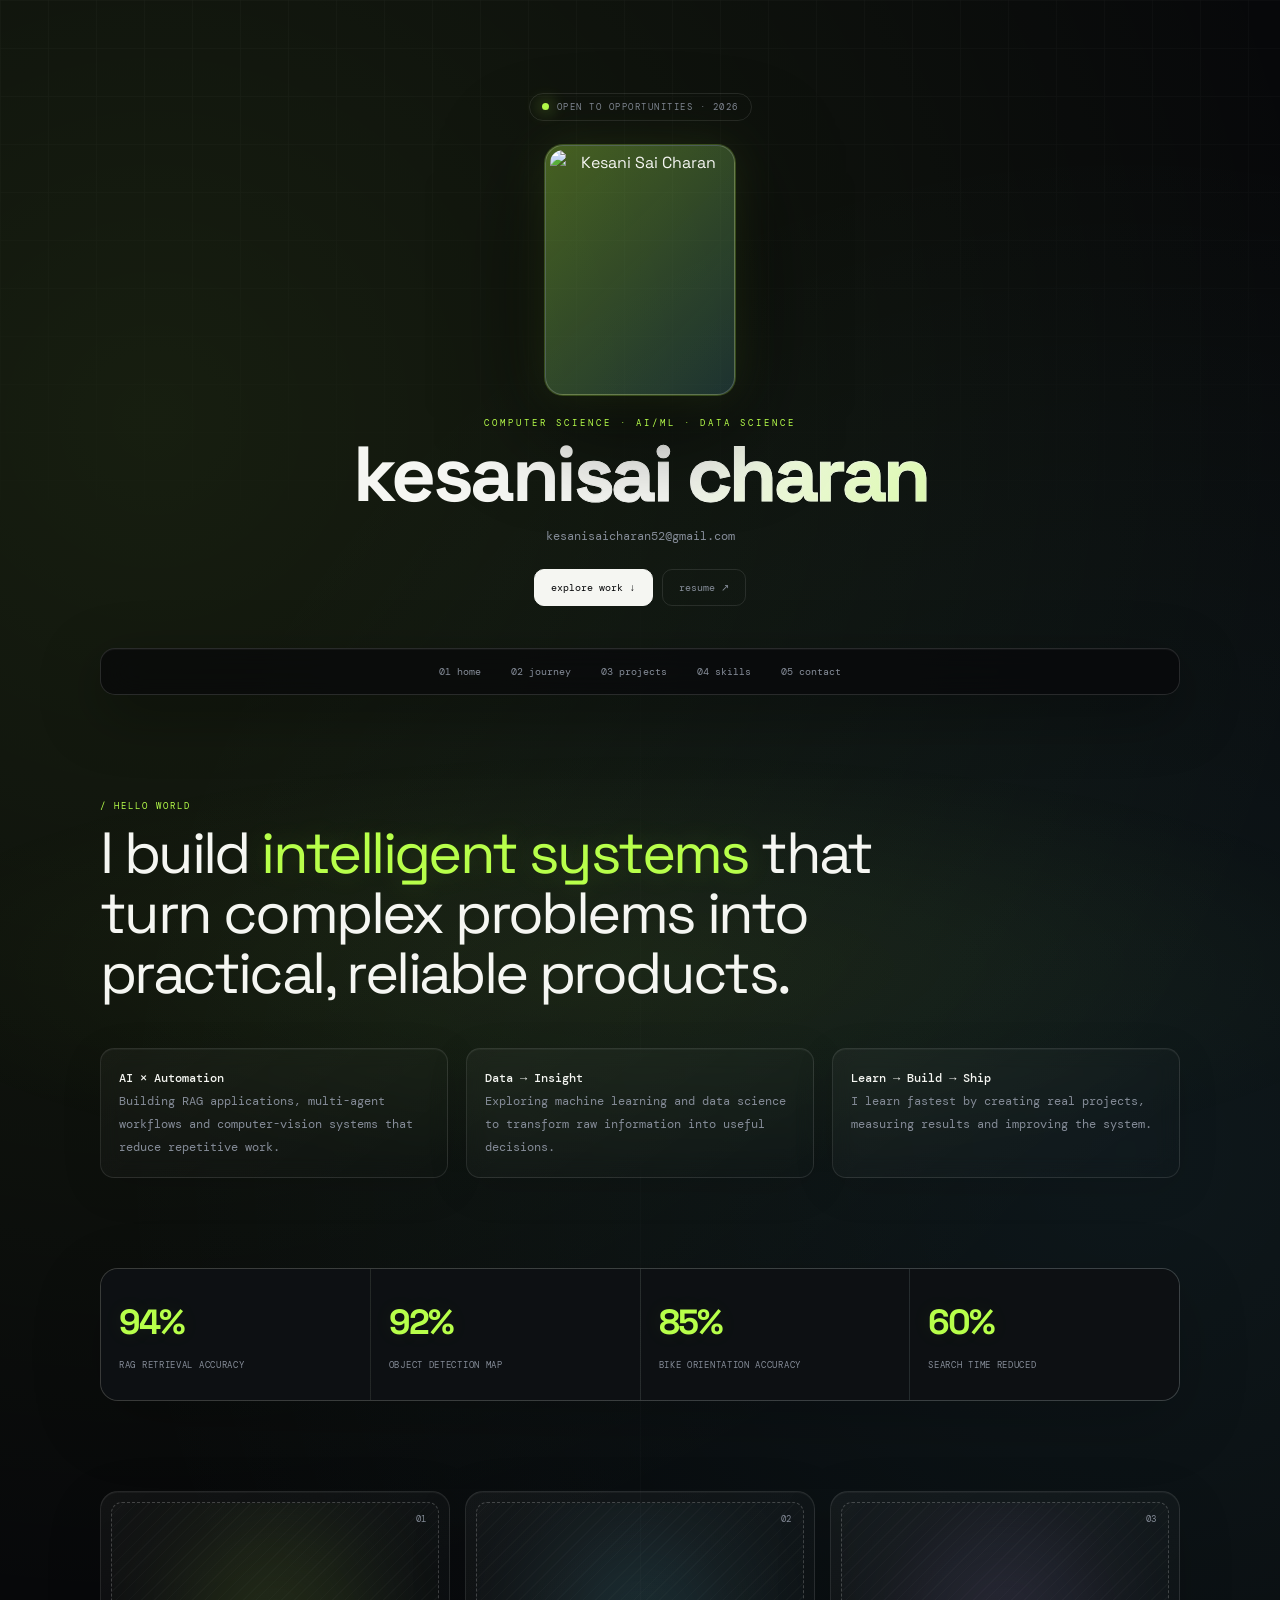
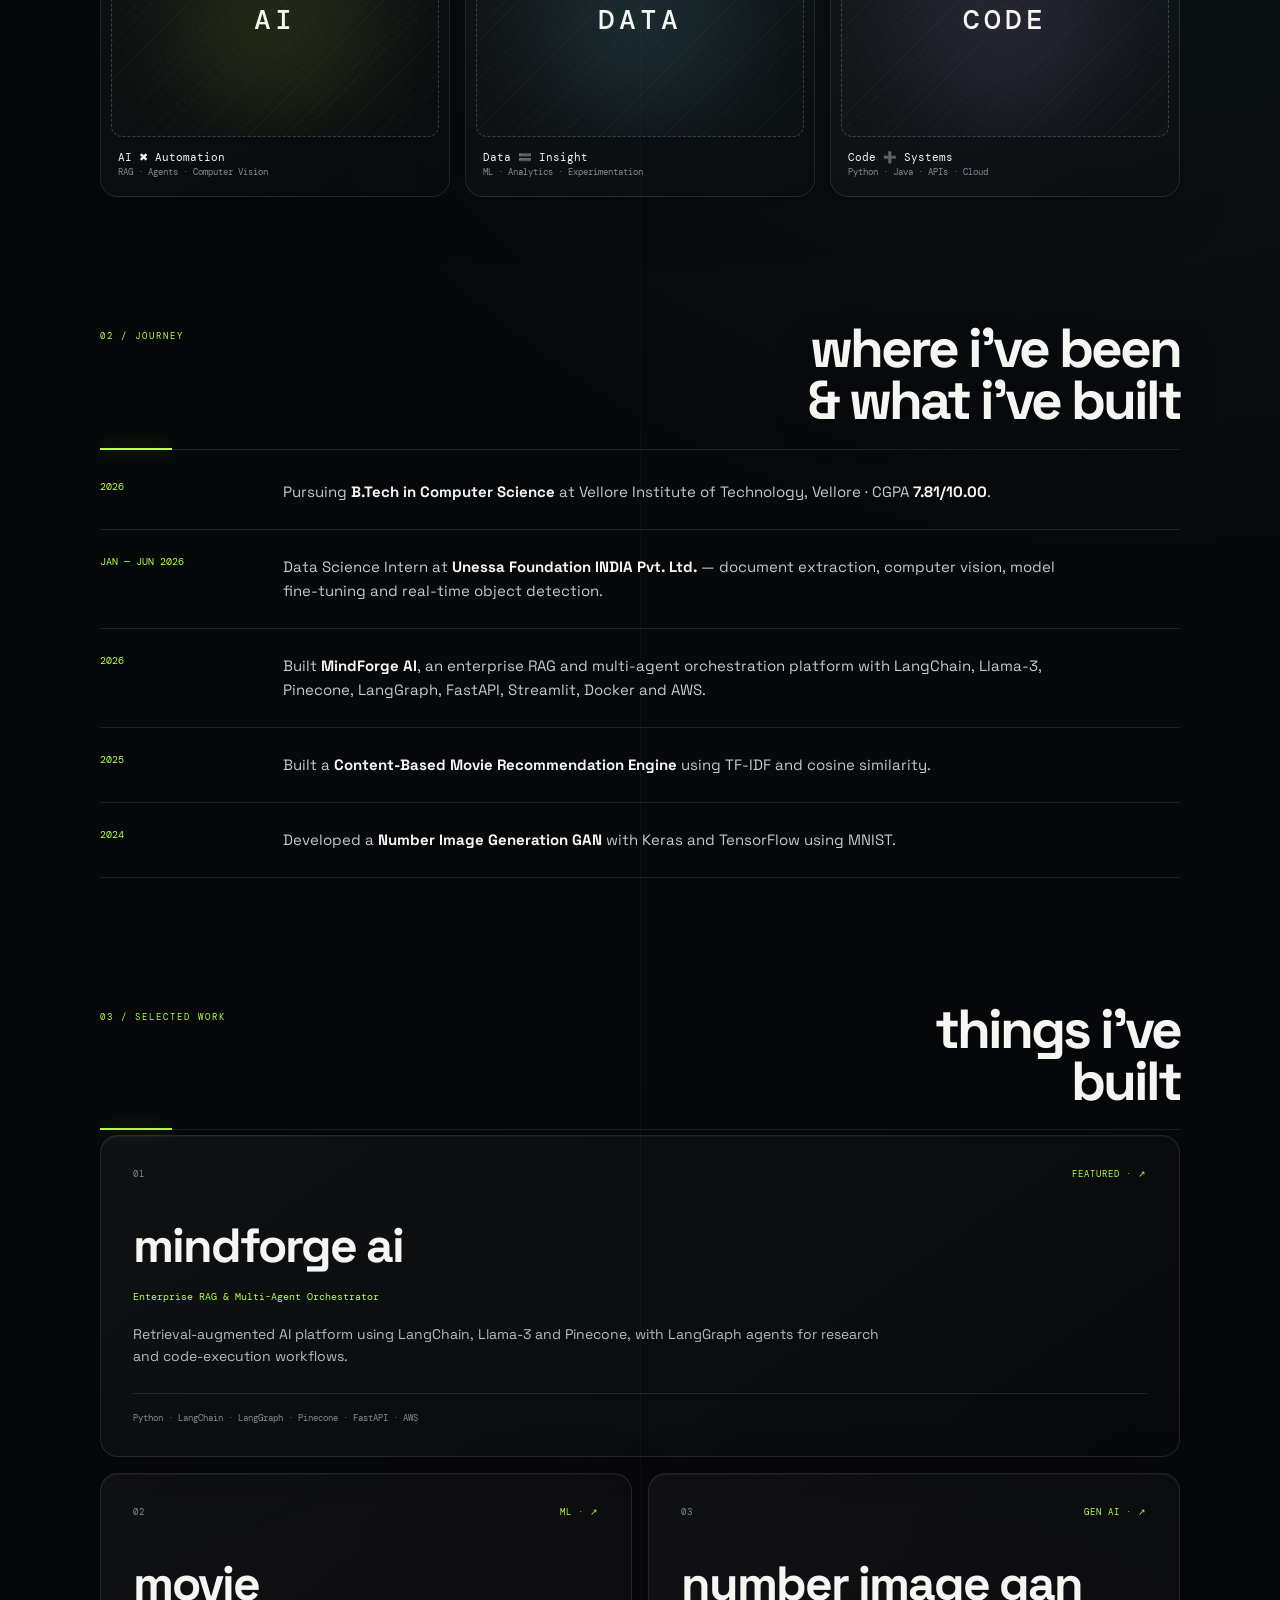
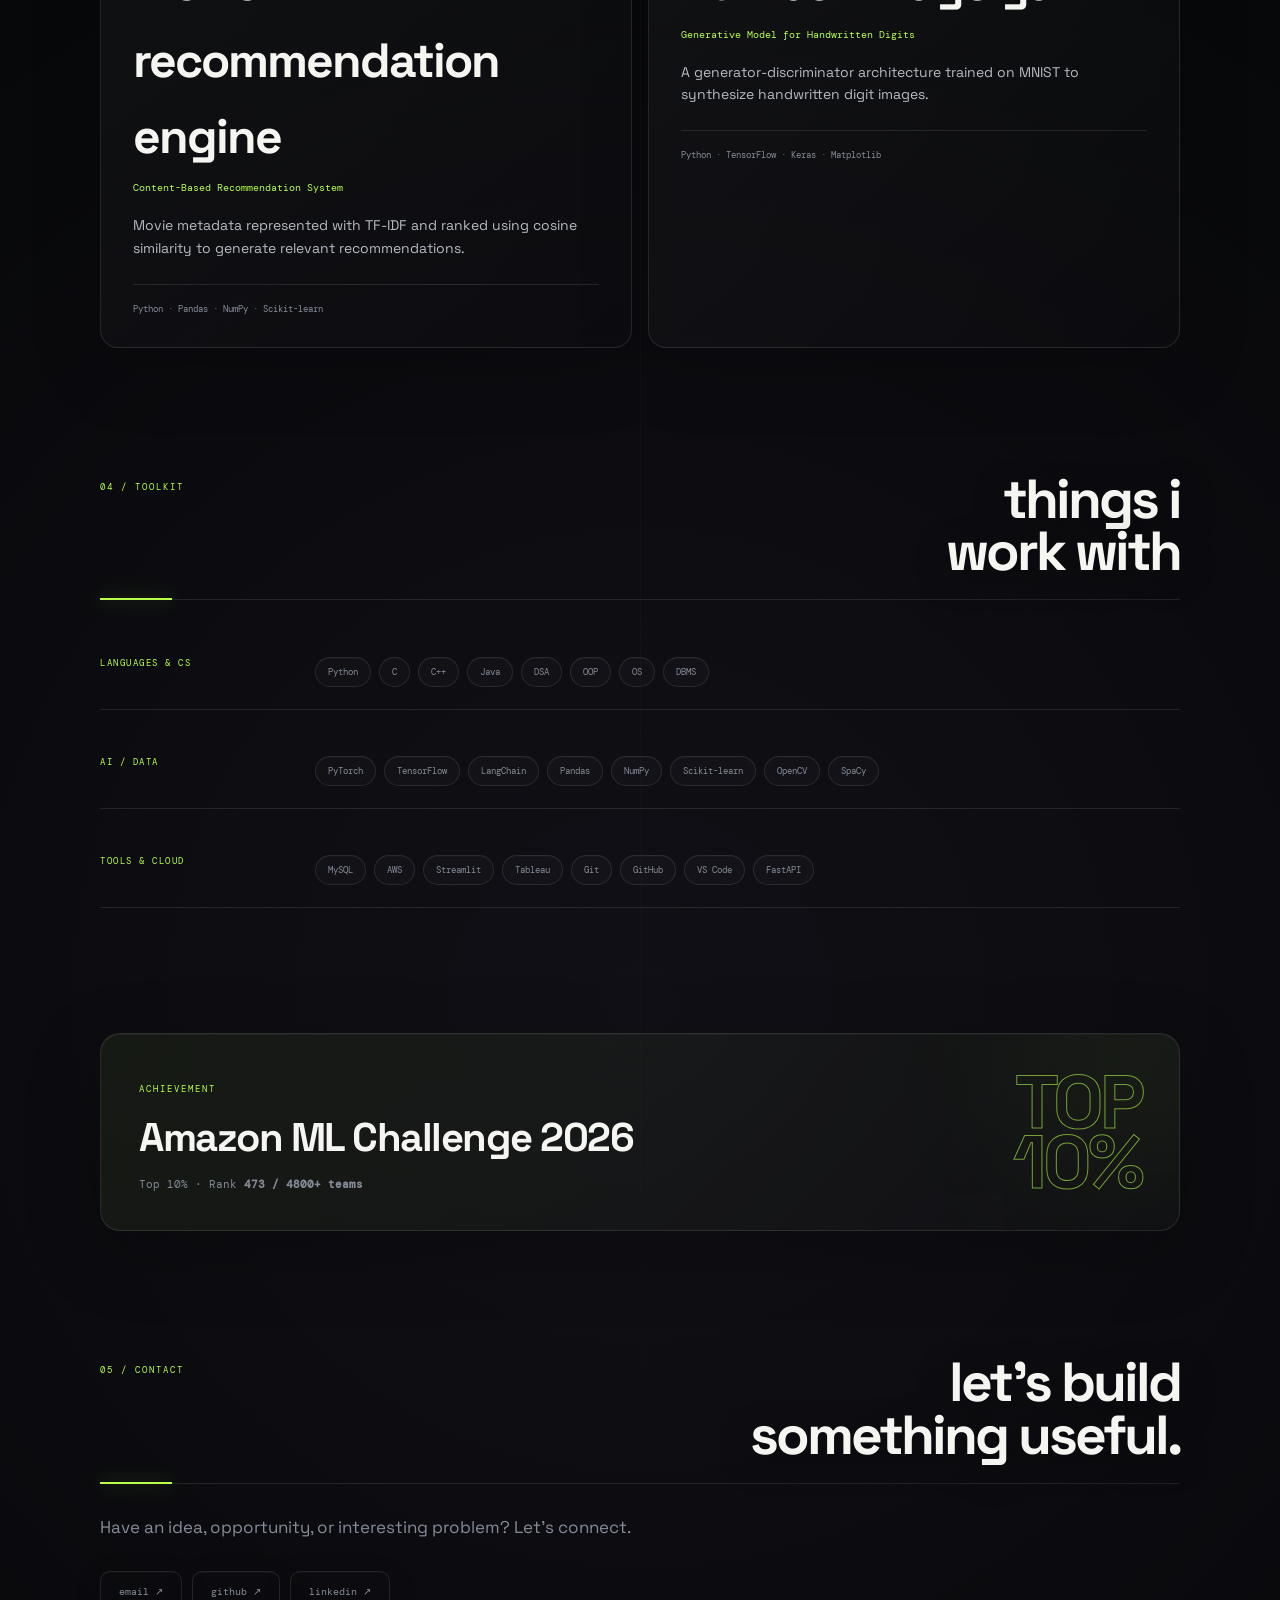
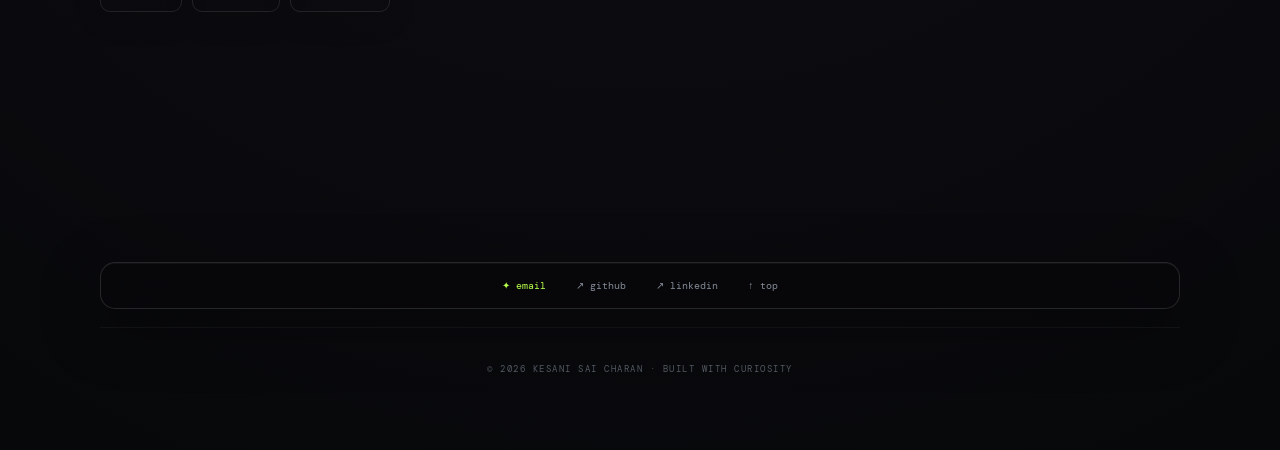
==== commit 8da8f92c: "Fix profile image source" ====
--- a/portfolio.html
+++ b/portfolio.html
@@ -6,7 +6,7 @@
 <body><div class="container" id="top">
 <header>
   <div class="status"><i></i> OPEN TO OPPORTUNITIES · 2026</div>
-  <img class="portrait" src="IMG_9290 - Copy (3).JPG" alt="Kesani Sai Charan">
+  <img class="portrait" src="profile.jpg" alt="Kesani Sai Charan">
   <p class="eyebrow">computer science · ai/ml · data science</p>
   <h1>kesani<br><span>sai charan</span></h1>
   <h2><a href="mailto:kesanisaicharan52@gmail.com">kesanisaicharan52@gmail.com</a></h2>
--- a/css/style.css
+++ b/css/style.css
@@ -1,15 +1,9 @@
-@import url('https://fonts.googleapis.com/css2?family=DM+Mono:wght@400;500&family=Space+Grotesk:wght@400;500;600;700&display=swap');
-:root{--bg:#07080a;--panel:#0d1013;--ink:#f5f6f2;--muted:#858c98;--line:rgba(255,255,255,.1);--line2:rgba(255,255,255,.2);--accent:#b7ff4a;--cyan:#6ee7ff;--purple:#c9a0ff;--max:1080px;--ease:cubic-bezier(.2,.8,.2,1)}
-*{box-sizing:border-box;margin:0;padding:0}html{scroll-behavior:smooth;scroll-padding-top:88px}body{min-height:100vh;background:radial-gradient(circle at 50% -10%,rgba(183,255,74,.12),transparent 28%),radial-gradient(circle at 100% 30%,rgba(110,231,255,.08),transparent 25%),var(--bg);color:var(--ink);font-family:'Space Grotesk',system-ui,sans-serif;line-height:1.6;overflow-x:hidden}body:before{content:"";position:fixed;inset:0;pointer-events:none;opacity:.035;background-image:linear-gradient(rgba(255,255,255,.7) 1px,transparent 1px),linear-gradient(90deg,rgba(255,255,255,.7) 1px,transparent 1px);background-size:48px 48px;mask-image:linear-gradient(to bottom,#000,transparent 78%);z-index:-1}body:after{content:"";position:fixed;inset:auto -10% -30%;height:45vh;background:radial-gradient(ellipse,rgba(183,255,74,.045),transparent 65%);pointer-events:none;z-index:-1}::selection{background:var(--accent);color:#07080a}a{color:inherit;text-decoration:none}.container{width:min(calc(100% - 42px),var(--max));margin:auto}
-header{text-align:center;padding:78px 0 42px;position:relative}.status{display:inline-flex;align-items:center;gap:8px;padding:7px 12px;border:1px solid var(--line);border-radius:999px;color:var(--muted);font:9px 'DM Mono',monospace;letter-spacing:1.5px;margin-bottom:24px}.status i{width:7px;height:7px;border-radius:50%;background:var(--accent);box-shadow:0 0 16px var(--accent);animation:pulse 2s infinite}.portrait{width:150px;height:150px;margin:0 auto 22px;border:1px solid var(--line2);border-radius:50%;object-fit:cover;display:block;padding:5px;background:linear-gradient(135deg,rgba(183,255,74,.32),rgba(110,231,255,.14));box-shadow:0 0 0 9px rgba(255,255,255,.015),0 25px 100px rgba(0,0,0,.55);transition:.6s var(--ease)}.portrait:hover{transform:scale(1.05) rotate(2deg);box-shadow:0 0 0 12px rgba(183,255,74,.04),0 30px 110px rgba(183,255,74,.14)}.eyebrow{font:9px 'DM Mono',monospace;letter-spacing:3px;color:var(--accent);text-transform:uppercase;margin-bottom:10px}header h1{font-size:clamp(38px,7vw,78px);line-height:.92;letter-spacing:-4px;font-weight:700;text-transform:lowercase}header h1 span{color:transparent;-webkit-text-stroke:1px rgba(245,246,242,.55)}header h2{font:12px 'DM Mono',monospace;color:var(--muted);margin-top:18px}header h2 a:hover{color:var(--accent)}.hero-actions{display:flex;justify-content:center;gap:9px;margin-top:25px}.hero-actions a{padding:11px 16px;border:1px solid var(--line);border-radius:10px;font:10px 'DM Mono',monospace;color:var(--muted);transition:.3s}.hero-actions a:first-child{background:var(--ink);color:#07080a;border-color:var(--ink)}.hero-actions a:hover{transform:translateY(-3px);border-color:var(--accent)}
-.top-nav,.bottom{position:sticky;top:12px;z-index:20;display:flex;justify-content:center;flex-wrap:wrap;border:1px solid var(--line);background:rgba(7,8,10,.72);backdrop-filter:blur(20px);-webkit-backdrop-filter:blur(20px);border-radius:15px;padding:6px;font:10px 'DM Mono',monospace;box-shadow:0 14px 50px rgba(0,0,0,.2)}.top-nav a,.bottom a{padding:10px 15px;border-radius:9px;color:var(--muted);transition:.25s}.top-nav a:hover,.bottom a:hover{background:rgba(255,255,255,.07);color:var(--ink);transform:translateY(-1px)}main{padding:105px 0}.section-kicker,.section-head>span{color:var(--accent);font:9px 'DM Mono',monospace;letter-spacing:2px}.general{font-size:clamp(29px,5.4vw,58px);line-height:1.03;letter-spacing:-2.6px;max-width:1000px;margin:12px 0 45px}.general em{font-style:normal;color:var(--accent)}.intro-grid{display:grid;grid-template-columns:repeat(3,1fr);gap:18px}.d1,.d2,.d3{font:12px/1.9 'DM Mono',monospace;color:var(--muted);padding:18px;border:1px solid var(--line);border-radius:14px;background:linear-gradient(145deg,rgba(255,255,255,.035),rgba(255,255,255,.008));transition:.35s var(--ease)}.d1:hover,.d2:hover,.d3:hover{transform:translateY(-5px);border-color:var(--line2);background:rgba(255,255,255,.05)}.d1 b,.d2 b,.d3 b{color:var(--ink);font-weight:500}
-.stats{display:grid;grid-template-columns:repeat(4,1fr);gap:1px;margin:90px 0;border:1px solid var(--line);border-radius:18px;overflow:hidden;background:var(--line)}.stats article{background:var(--panel);padding:25px 18px}.stats strong{display:block;font-size:35px;letter-spacing:-2px;color:var(--accent)}.stats span{font:9px 'DM Mono',monospace;color:var(--muted);text-transform:uppercase;letter-spacing:.7px}
-.visual-grid{display:grid;grid-template-columns:repeat(3,1fr);gap:15px;margin:70px 0 125px}.visual-grid article{border:1px solid var(--line);border-radius:18px;padding:10px;background:linear-gradient(145deg,rgba(255,255,255,.04),rgba(255,255,255,.008));overflow:hidden;transition:.45s var(--ease);position:relative}.visual-grid article:hover{transform:translateY(-10px) rotateX(2deg);border-color:var(--line2);box-shadow:0 25px 80px rgba(0,0,0,.3)}.art{height:235px;border:1px dashed var(--line2);border-radius:11px;display:grid;place-items:center;position:relative;overflow:hidden;background:repeating-linear-gradient(135deg,transparent 0 8px,rgba(255,255,255,.018) 8px 9px)}.art:before{content:"";position:absolute;width:190px;height:190px;border-radius:50%;filter:blur(55px);opacity:.12;transition:.5s}.art-ai:before{background:var(--accent)}.art-data:before{background:var(--cyan)}.art-code:before{background:var(--purple)}.visual-grid article:hover .art:before{transform:scale(1.4);opacity:.2}.art span{font:500 28px 'DM Mono',monospace;letter-spacing:4px;z-index:1}.art small{position:absolute;right:12px;top:10px;color:var(--muted);font:9px 'DM Mono',monospace}.visual-grid b{display:block;font:11px 'DM Mono',monospace;margin:13px 7px 2px}.visual-grid p{font:9px 'DM Mono',monospace;color:var(--muted);margin:0 7px 8px}
-.section-block{margin:125px 0}.section-head{display:flex;justify-content:space-between;align-items:flex-end;gap:30px;border-bottom:1px solid var(--line);padding-bottom:22px;margin-bottom:5px}.section-head h2{font-size:clamp(34px,5vw,55px);line-height:.95;letter-spacing:-3px;text-align:right}.section-head>span{align-self:flex-start;padding-top:8px}#newsfeed{border-bottom:1px solid var(--line)}.entry{display:grid;grid-template-columns:155px 1fr;gap:28px;padding:25px 0;border-bottom:1px solid var(--line);transition:.3s}.entry:last-child{border-bottom:0}.entry:hover{padding-left:12px;background:linear-gradient(90deg,rgba(183,255,74,.035),transparent)}dt{font:10px 'DM Mono',monospace;color:var(--accent)}dd{font-size:15px;color:#c5c9d0;max-width:780px}dd b{color:var(--ink)}
-.project-list{display:grid;grid-template-columns:repeat(2,1fr);gap:16px}.project-list article:first-child{grid-column:1/-1}.project-card{display:block;height:100%;padding:32px;border:1px solid var(--line);border-radius:18px;background:linear-gradient(145deg,rgba(255,255,255,.04),rgba(255,255,255,.008));position:relative;overflow:hidden;transition:.45s var(--ease)}.project-card:before{content:"";position:absolute;width:250px;height:250px;border-radius:50%;background:var(--accent);filter:blur(80px);opacity:0;right:-130px;top:-130px;transition:.45s}.project-card:hover{transform:translateY(-8px);border-color:rgba(183,255,74,.38);box-shadow:0 25px 80px rgba(0,0,0,.32)}.project-card:hover:before{opacity:.09}.project-top{display:flex;justify-content:space-between;color:var(--muted);font:9px 'DM Mono',monospace;letter-spacing:1px}.project-top span:last-child{color:var(--accent)}.project-card h3{font-size:clamp(28px,4vw,48px);letter-spacing:-2px;margin:28px 0 5px;text-transform:lowercase}.project-card h2{font:10px 'DM Mono',monospace;color:var(--accent);margin-bottom:20px}.project-card p{font-size:14px;color:#b7bbc4;max-width:760px}.project-meta{font:9px 'DM Mono',monospace;color:var(--muted);padding-top:18px;margin-top:25px;border-top:1px solid var(--line)}
-#skills{margin-top:125px}.skill-groups{display:grid;gap:24px;margin-top:35px}.skill-groups>div{display:grid;grid-template-columns:190px 1fr;gap:25px;padding:22px 0;border-bottom:1px solid var(--line)}label{font:9px 'DM Mono',monospace;color:var(--accent);letter-spacing:1.5px}.skill-list{display:flex;flex-wrap:wrap;gap:8px}.skill-list span{border:1px solid var(--line);border-radius:999px;padding:8px 12px;font:9px 'DM Mono',monospace;color:var(--muted);background:rgba(255,255,255,.018);transition:.25s}.skill-list span:hover{color:var(--ink);border-color:var(--accent);background:rgba(183,255,74,.06);transform:translateY(-2px)}
-.achievement{display:flex;justify-content:space-between;align-items:center;margin:125px 0;padding:38px;border:1px solid var(--line);border-radius:20px;background:linear-gradient(135deg,rgba(183,255,74,.06),rgba(255,255,255,.015));overflow:hidden}.achievement span{font:9px 'DM Mono',monospace;color:var(--accent);letter-spacing:2px}.achievement h2{font-size:clamp(25px,4vw,40px);letter-spacing:-1.5px;margin:7px 0}.achievement p{font:11px 'DM Mono',monospace;color:var(--muted)}.achievement>strong{font-size:clamp(40px,7vw,75px);line-height:.8;text-align:right;letter-spacing:-4px;color:transparent;-webkit-text-stroke:1px rgba(183,255,74,.6)}
-.contact-section{padding-bottom:20px}.contact-copy{font-size:17px;color:var(--muted);margin:30px 0}.contact-box{display:flex;flex-wrap:wrap;gap:10px}.contact-box a{border:1px solid var(--line);border-radius:10px;padding:13px 18px;font:10px 'DM Mono',monospace;color:var(--muted);transition:.3s}.contact-box a:hover{background:var(--accent);border-color:var(--accent);color:#07080a;transform:translateY(-3px)}.bottom{position:static;margin-bottom:18px}.bottom a:first-child{color:var(--accent)}footer{text-align:center;padding:35px 0 75px;color:#555b65;font:9px 'DM Mono',monospace;letter-spacing:1.5px}
-@keyframes pulse{50%{opacity:.45;transform:scale(.7)}}@media(prefers-reduced-motion:no-preference){header>*{animation:rise .8s var(--ease) both}.portrait{animation-delay:.05s}.eyebrow{animation-delay:.12s}header h1{animation-delay:.18s}header h2{animation-delay:.24s}.hero-actions{animation-delay:.3s}.section-block,.stats,.visual-grid,.achievement{animation:fade .8s var(--ease) both}@keyframes rise{from{opacity:0;transform:translateY(18px)}to{opacity:1;transform:none}}@keyframes fade{from{opacity:0;transform:translateY(25px)}to{opacity:1;transform:none}}}
-@media(max-width:760px){.container{width:min(calc(100% - 26px),var(--max))}header{padding-top:50px}header h1{letter-spacing:-2.5px}.top-nav{top:7px}.top-nav a,.bottom a{padding:9px 10px}.hero-actions{flex-wrap:wrap}.intro-grid,.visual-grid,.stats{grid-template-columns:1fr}.stats{gap:1px}.stats article{padding:18px}.visual-grid{margin-bottom:85px}.art{height:170px}.section-block{margin:90px 0}.section-head{display:block}.section-head h2{text-align:left;margin-top:12px}.entry{grid-template-columns:1fr;gap:8px}.project-list{grid-template-columns:1fr}.project-list article:first-child{grid-column:auto}.project-card{padding:24px}.skill-groups>div{grid-template-columns:1fr;gap:12px}.achievement{padding:25px}.achievement>strong{font-size:48px}.contact-copy{font-size:15px}}
-@media(max-width:430px){header h1{font-size:37px}.portrait{width:120px;height:120px}.general{font-size:27px}.project-card h3{font-size:29px}.top-nav a{font-size:8px;padding:8px 7px}.status{font-size:8px}}
+@import url('base.css');
+
+/* Portfolio hero refinements */
+.portrait{width:190px;height:250px;border-radius:18px;padding:4px;object-fit:cover;box-shadow:0 0 0 1px rgba(183,255,74,.22),0 0 45px rgba(183,255,74,.10),0 25px 100px rgba(0,0,0,.65)}
+.portrait:hover{transform:scale(1.02);box-shadow:0 0 0 1px rgba(183,255,74,.35),0 0 55px rgba(183,255,74,.16),0 30px 110px rgba(0,0,0,.7)}
+header h1{white-space:nowrap;font-size:clamp(31px,7vw,78px);letter-spacing:-3.5px}
+header h1 br{display:none}
+@media(max-width:760px){.portrait{width:145px;height:195px;border-radius:16px}.portrait:hover{transform:none}header h1{font-size:clamp(28px,8.5vw,54px);letter-spacing:-2.5px;white-space:nowrap}}
+@media(max-width:430px){.portrait{width:130px;height:175px}header h1{font-size:31px;letter-spacing:-2.2px}}
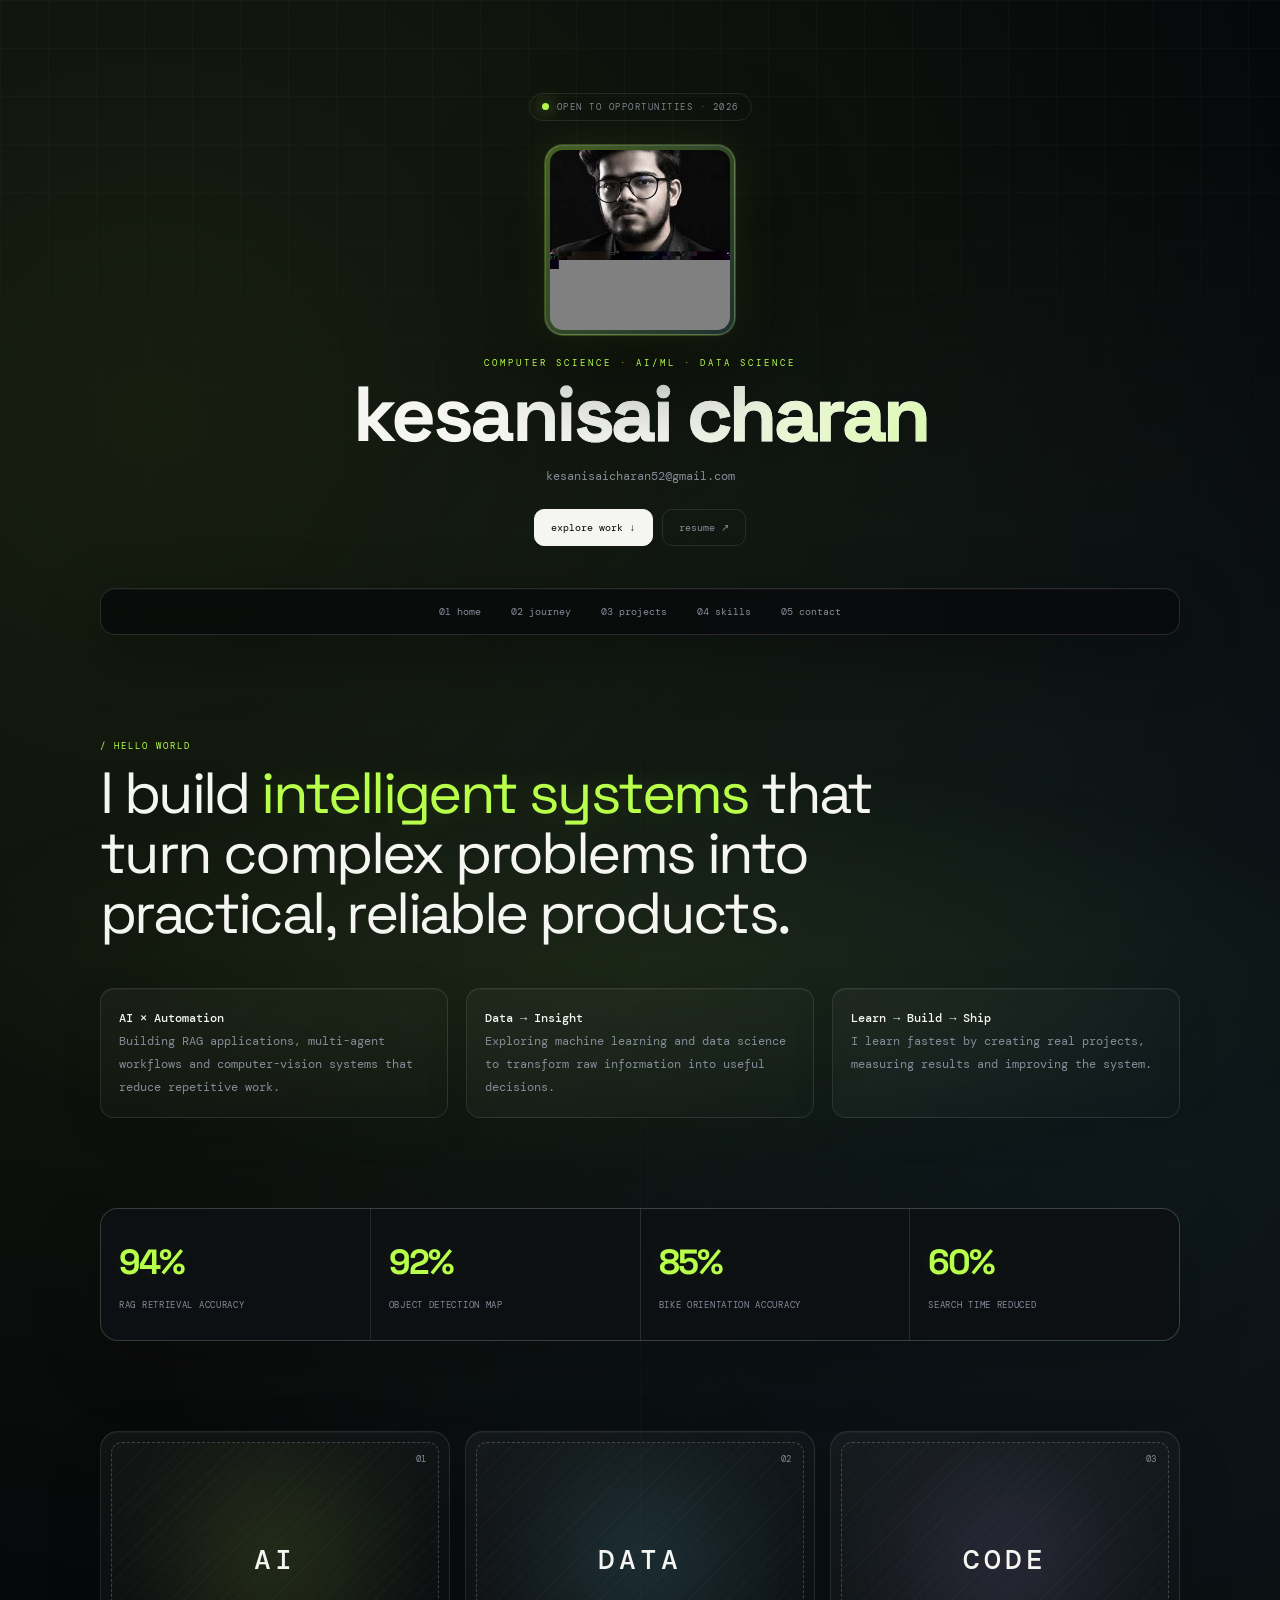
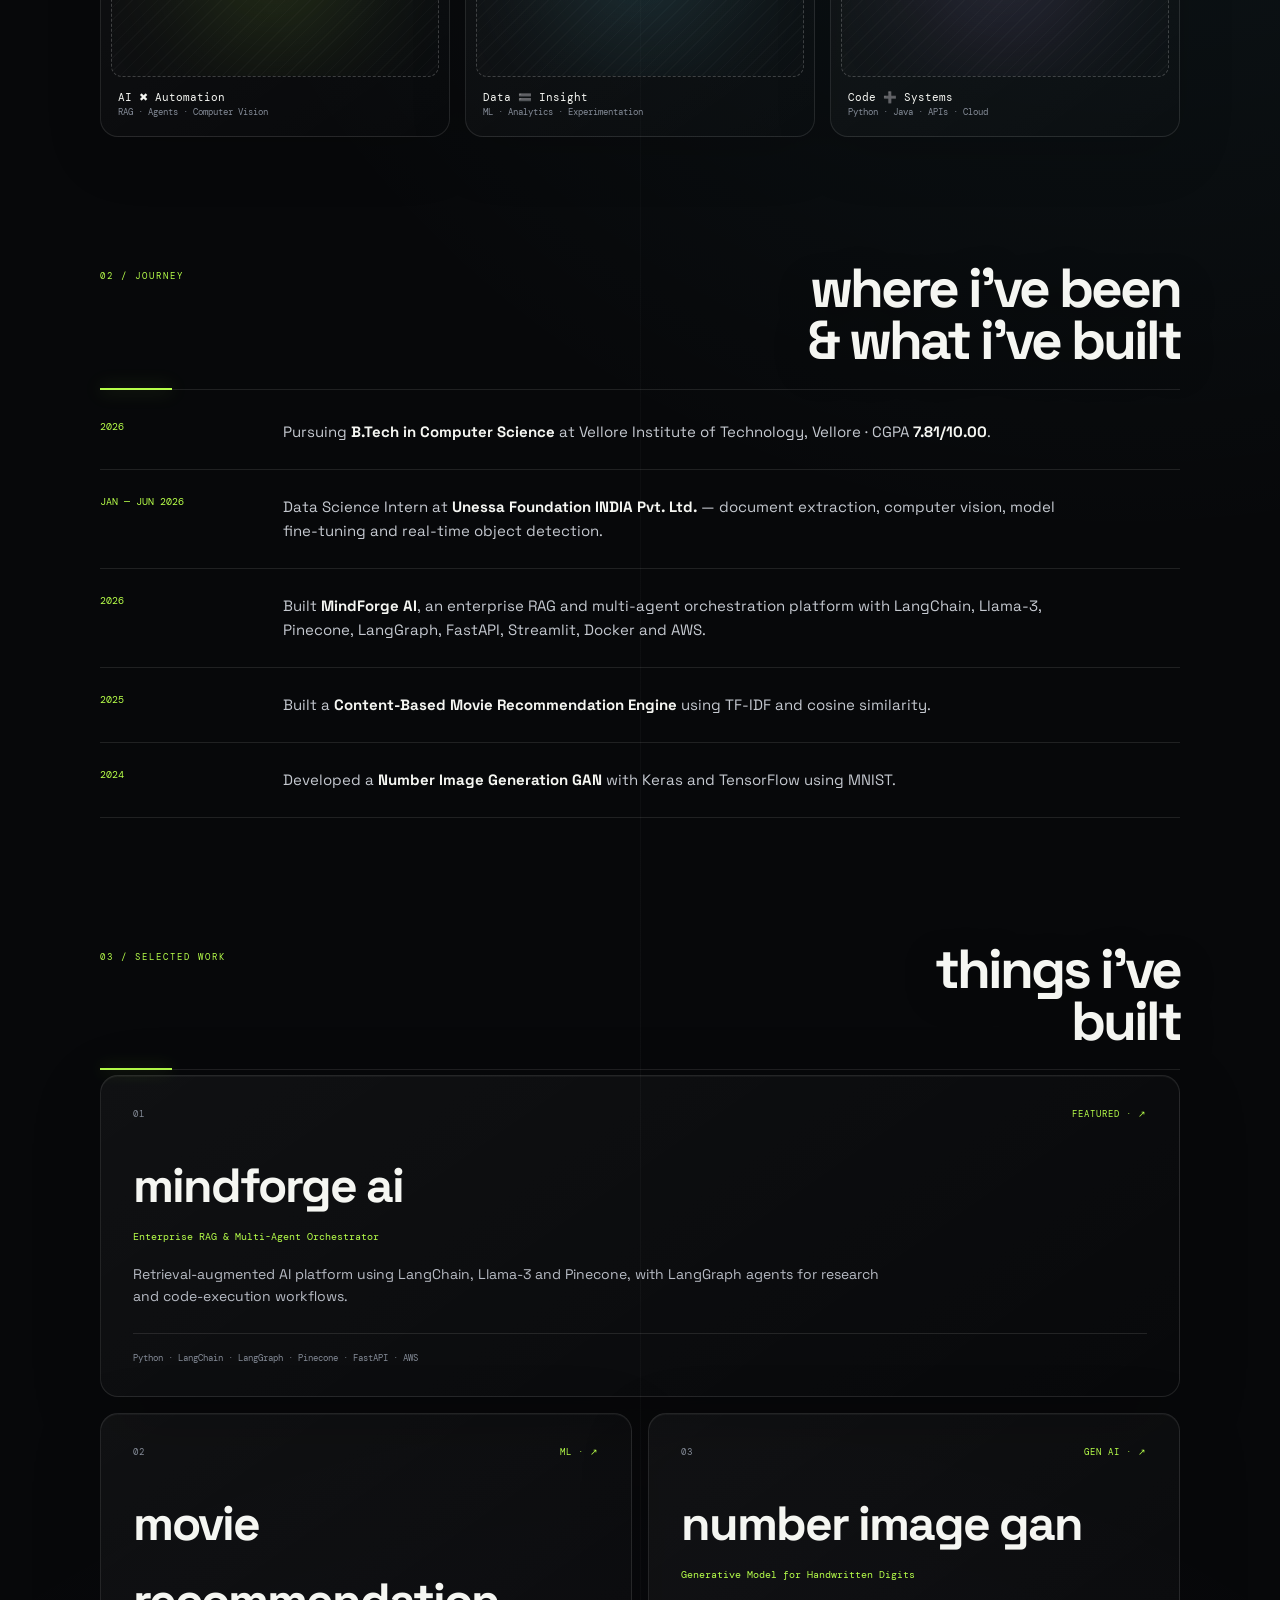
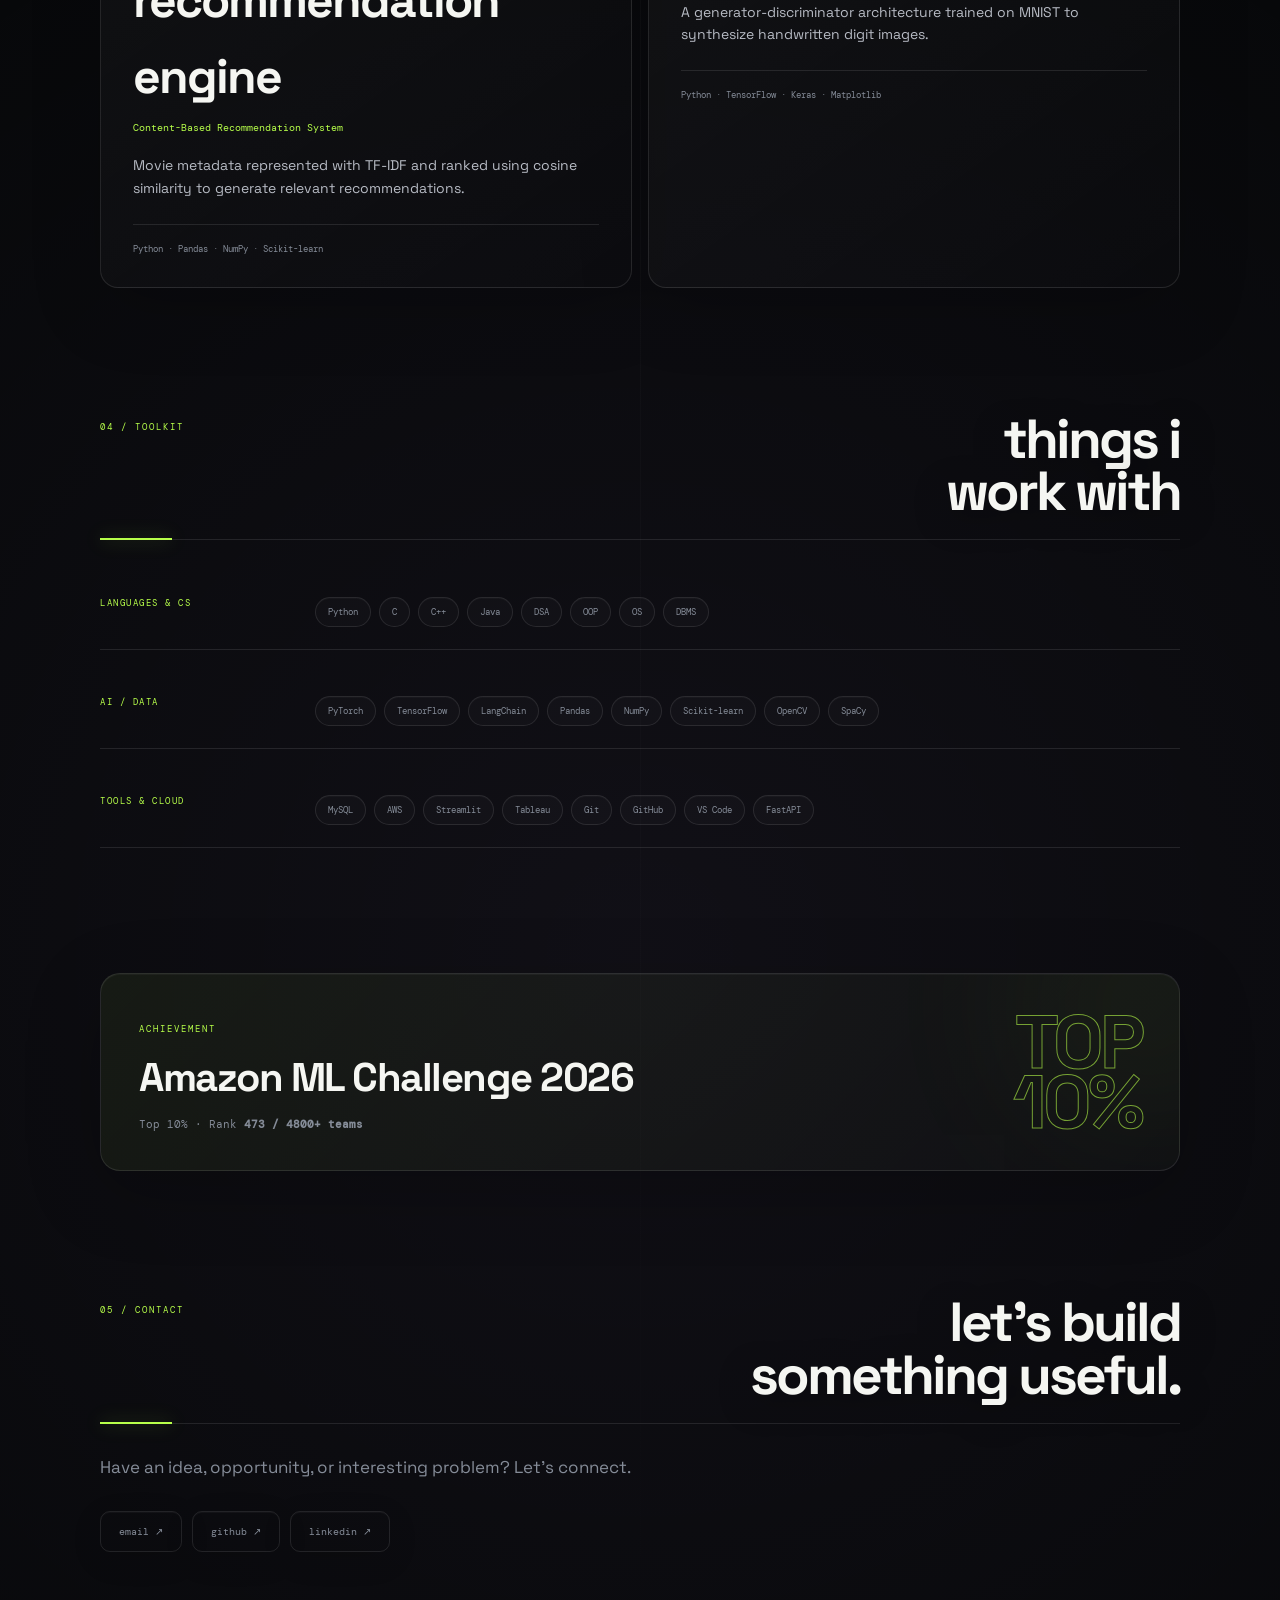
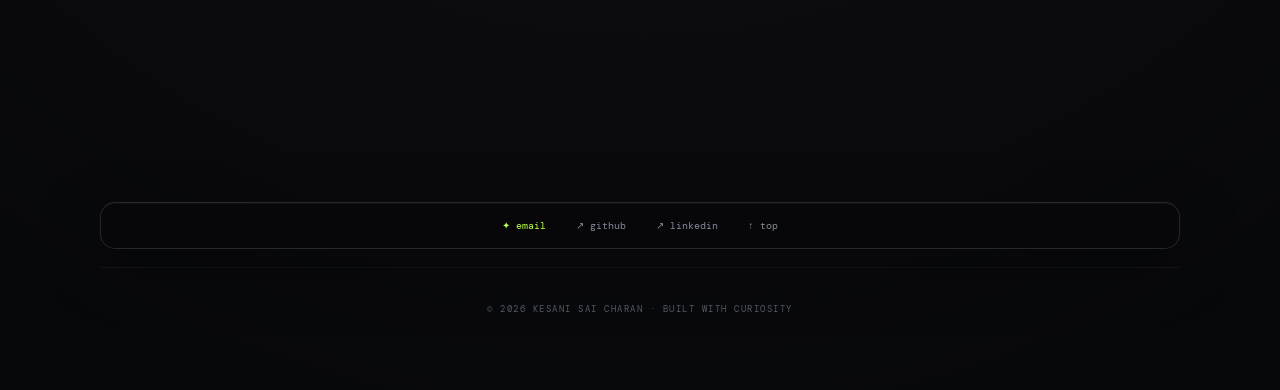
==== commit 1d5d712f: "Force square profile photo display" ====
--- a/portfolio.html
+++ b/portfolio.html
@@ -1,12 +1,12 @@
 <!DOCTYPE html>
 <html lang="en">
 <head>
-<meta charset="UTF-8"><meta name="viewport" content="width=device-width, initial-scale=1.0"><meta name="description" content="Kesani Sai Charan — Computer Science, AI/ML and Data Science portfolio."><title>Kesani Sai Charan — AI/ML & Data Science Portfolio</title><link rel="stylesheet" href="css/style.css">
+<meta charset="UTF-8"><meta name="viewport" content="width=device-width, initial-scale=1.0"><meta name="description" content="Kesani Sai Charan — Computer Science, AI/ML and Data Science portfolio."><title>Kesani Sai Charan — AI/ML & Data Science Portfolio</title><link rel="stylesheet" href="css/style.css?v=20260917-2">
 </head>
 <body><div class="container" id="top">
 <header>
   <div class="status"><i></i> OPEN TO OPPORTUNITIES · 2026</div>
-  <img class="portrait" src="profile.jpg" alt="Kesani Sai Charan">
+  <img class="portrait" src="profile.jpg" alt="Kesani Sai Charan" style="width:190px;height:190px;border-radius:18px;object-fit:cover;object-position:center;display:block;margin:0 auto 22px;padding:4px">
   <p class="eyebrow">computer science · ai/ml · data science</p>
   <h1>kesani<br><span>sai charan</span></h1>
   <h2><a href="mailto:kesanisaicharan52@gmail.com">kesanisaicharan52@gmail.com</a></h2>
@@ -14,39 +14,11 @@
 </header>
 <nav class="top-nav"><a href="#top">01 home</a><a href="#journey">02 journey</a><a href="#projects">03 projects</a><a href="#skills">04 skills</a><a href="#contact">05 contact</a></nav>
 <main>
-<section id="intro" class="hero-copy">
-  <p class="section-kicker">/ HELLO WORLD</p>
-  <p class="general">I build <em>intelligent systems</em> that turn complex problems into practical, reliable products.</p>
-  <div class="intro-grid">
-    <p class="d1"><b>AI × Automation</b><br>Building RAG applications, multi-agent workflows and computer-vision systems that reduce repetitive work.</p>
-    <p class="d2"><b>Data → Insight</b><br>Exploring machine learning and data science to transform raw information into useful decisions.</p>
-    <p class="d3"><b>Learn → Build → Ship</b><br>I learn fastest by creating real projects, measuring results and improving the system.</p>
-  </div>
-</section>
-<section class="stats" aria-label="portfolio highlights">
-  <article><strong>94%</strong><span>RAG retrieval accuracy</span></article>
-  <article><strong>92%</strong><span>object detection mAP</span></article>
-  <article><strong>85%</strong><span>bike orientation accuracy</span></article>
-  <article><strong>60%</strong><span>search time reduced</span></article>
-</section>
-<section id="forge" class="visual-grid">
-  <article><div class="art art-ai"><span>AI</span><small>01</small></div><b>AI ✖ Automation</b><p>RAG · Agents · Computer Vision</p></article>
-  <article><div class="art art-data"><span>DATA</span><small>02</small></div><b>Data 🟰 Insight</b><p>ML · Analytics · Experimentation</p></article>
-  <article><div class="art art-code"><span>CODE</span><small>03</small></div><b>Code ➕ Systems</b><p>Python · Java · APIs · Cloud</p></article>
-</section>
-<section id="journey" class="section-block"><div class="section-head"><span>02 / JOURNEY</span><h2>where i've been<br>& what i've built</h2></div>
-  <div id="newsfeed"><div class="entry"><dt>2026</dt><dd>Pursuing <b>B.Tech in Computer Science</b> at Vellore Institute of Technology, Vellore · CGPA <b>7.81/10.00</b>.</dd></div>
-  <div class="entry"><dt>JAN — JUN 2026</dt><dd>Data Science Intern at <b>Unessa Foundation INDIA Pvt. Ltd.</b> — document extraction, computer vision, model fine-tuning and real-time object detection.</dd></div>
-  <div class="entry"><dt>2026</dt><dd>Built <b>MindForge AI</b>, an enterprise RAG and multi-agent orchestration platform with LangChain, Llama-3, Pinecone, LangGraph, FastAPI, Streamlit, Docker and AWS.</dd></div>
-  <div class="entry"><dt>2025</dt><dd>Built a <b>Content-Based Movie Recommendation Engine</b> using TF-IDF and cosine similarity.</dd></div>
-  <div class="entry"><dt>2024</dt><dd>Developed a <b>Number Image Generation GAN</b> with Keras and TensorFlow using MNIST.</dd></div></div>
-</section>
-<section id="projects" class="section-block"><div class="section-head"><span>03 / SELECTED WORK</span><h2>things i've<br>built</h2></div>
-<div class="project-list">
-  <article><a class="project-card featured" href="https://github.com/Kesanisaicharan/MindForgeAI" target="_blank"><div class="project-top"><span>01</span><span>FEATURED · ↗</span></div><h3>mindforge AI</h3><h2>Enterprise RAG & Multi-Agent Orchestrator</h2><p>Retrieval-augmented AI platform using LangChain, Llama-3 and Pinecone, with LangGraph agents for research and code-execution workflows.</p><div class="project-meta">Python · LangChain · LangGraph · Pinecone · FastAPI · AWS</div></a></article>
-  <article><a class="project-card" href="https://github.com/Kesanisaicharan/Content_based_Recommendation_System" target="_blank"><div class="project-top"><span>02</span><span>ML · ↗</span></div><h3>movie recommendation engine</h3><h2>Content-Based Recommendation System</h2><p>Movie metadata represented with TF-IDF and ranked using cosine similarity to generate relevant recommendations.</p><div class="project-meta">Python · Pandas · NumPy · Scikit-learn</div></a></article>
-  <article><a class="project-card" href="https://github.com/Kesanisaicharan/-Generative-Adversarial-Network" target="_blank"><div class="project-top"><span>03</span><span>GEN AI · ↗</span></div><h3>number image GAN</h3><h2>Generative Model for Handwritten Digits</h2><p>A generator-discriminator architecture trained on MNIST to synthesize handwritten digit images.</p><div class="project-meta">Python · TensorFlow · Keras · Matplotlib</div></a></article>
-</div></section>
+<section id="intro" class="hero-copy"><p class="section-kicker">/ HELLO WORLD</p><p class="general">I build <em>intelligent systems</em> that turn complex problems into practical, reliable products.</p><div class="intro-grid"><p class="d1"><b>AI × Automation</b><br>Building RAG applications, multi-agent workflows and computer-vision systems that reduce repetitive work.</p><p class="d2"><b>Data → Insight</b><br>Exploring machine learning and data science to transform raw information into useful decisions.</p><p class="d3"><b>Learn → Build → Ship</b><br>I learn fastest by creating real projects, measuring results and improving the system.</p></div></section>
+<section class="stats" aria-label="portfolio highlights"><article><strong>94%</strong><span>RAG retrieval accuracy</span></article><article><strong>92%</strong><span>object detection mAP</span></article><article><strong>85%</strong><span>bike orientation accuracy</span></article><article><strong>60%</strong><span>search time reduced</span></article></section>
+<section id="forge" class="visual-grid"><article><div class="art art-ai"><span>AI</span><small>01</small></div><b>AI ✖ Automation</b><p>RAG · Agents · Computer Vision</p></article><article><div class="art art-data"><span>DATA</span><small>02</small></div><b>Data 🟰 Insight</b><p>ML · Analytics · Experimentation</p></article><article><div class="art art-code"><span>CODE</span><small>03</small></div><b>Code ➕ Systems</b><p>Python · Java · APIs · Cloud</p></article></section>
+<section id="journey" class="section-block"><div class="section-head"><span>02 / JOURNEY</span><h2>where i've been<br>& what i've built</h2></div><div id="newsfeed"><div class="entry"><dt>2026</dt><dd>Pursuing <b>B.Tech in Computer Science</b> at Vellore Institute of Technology, Vellore · CGPA <b>7.81/10.00</b>.</dd></div><div class="entry"><dt>JAN — JUN 2026</dt><dd>Data Science Intern at <b>Unessa Foundation INDIA Pvt. Ltd.</b> — document extraction, computer vision, model fine-tuning and real-time object detection.</dd></div><div class="entry"><dt>2026</dt><dd>Built <b>MindForge AI</b>, an enterprise RAG and multi-agent orchestration platform with LangChain, Llama-3, Pinecone, LangGraph, FastAPI, Streamlit, Docker and AWS.</dd></div><div class="entry"><dt>2025</dt><dd>Built a <b>Content-Based Movie Recommendation Engine</b> using TF-IDF and cosine similarity.</dd></div><div class="entry"><dt>2024</dt><dd>Developed a <b>Number Image Generation GAN</b> with Keras and TensorFlow using MNIST.</dd></div></div></section>
+<section id="projects" class="section-block"><div class="section-head"><span>03 / SELECTED WORK</span><h2>things i've<br>built</h2></div><div class="project-list"><article><a class="project-card featured" href="https://github.com/Kesanisaicharan/MindForgeAI" target="_blank"><div class="project-top"><span>01</span><span>FEATURED · ↗</span></div><h3>mindforge AI</h3><h2>Enterprise RAG & Multi-Agent Orchestrator</h2><p>Retrieval-augmented AI platform using LangChain, Llama-3 and Pinecone, with LangGraph agents for research and code-execution workflows.</p><div class="project-meta">Python · LangChain · LangGraph · Pinecone · FastAPI · AWS</div></a></article><article><a class="project-card" href="https://github.com/Kesanisaicharan/Content_based_Recommendation_System" target="_blank"><div class="project-top"><span>02</span><span>ML · ↗</span></div><h3>movie recommendation engine</h3><h2>Content-Based Recommendation System</h2><p>Movie metadata represented with TF-IDF and ranked using cosine similarity to generate relevant recommendations.</p><div class="project-meta">Python · Pandas · NumPy · Scikit-learn</div></a></article><article><a class="project-card" href="https://github.com/Kesanisaicharan/-Generative-Adversarial-Network" target="_blank"><div class="project-top"><span>03</span><span>GEN AI · ↗</span></div><h3>number image GAN</h3><h2>Generative Model for Handwritten Digits</h2><p>A generator-discriminator architecture trained on MNIST to synthesize handwritten digit images.</p><div class="project-meta">Python · TensorFlow · Keras · Matplotlib</div></a></article></div></section>
 <section id="skills" class="section-block"><div class="section-head"><span>04 / TOOLKIT</span><h2>things i<br>work with</h2></div><div class="skill-groups"><div><label>LANGUAGES & CS</label><div class="skill-list"><span>Python</span><span>C</span><span>C++</span><span>Java</span><span>DSA</span><span>OOP</span><span>OS</span><span>DBMS</span></div></div><div><label>AI / DATA</label><div class="skill-list"><span>PyTorch</span><span>TensorFlow</span><span>LangChain</span><span>Pandas</span><span>NumPy</span><span>Scikit-learn</span><span>OpenCV</span><span>SpaCy</span></div></div><div><label>TOOLS & CLOUD</label><div class="skill-list"><span>MySQL</span><span>AWS</span><span>Streamlit</span><span>Tableau</span><span>Git</span><span>GitHub</span><span>VS Code</span><span>FastAPI</span></div></div></div></section>
 <section class="achievement"><div><span>ACHIEVEMENT</span><h2>Amazon ML Challenge 2026</h2><p>Top 10% · Rank <b>473 / 4800+ teams</b></p></div><strong>TOP<br>10%</strong></section>
 <section id="contact" class="section-block contact-section"><div class="section-head"><span>05 / CONTACT</span><h2>let's build<br>something useful.</h2></div><p class="contact-copy">Have an idea, opportunity, or interesting problem? Let's connect.</p><div class="contact-box"><a href="mailto:kesanisaicharan52@gmail.com">email ↗</a><a href="https://github.com/Kesanisaicharan" target="_blank">github ↗</a><a href="https://www.linkedin.com/in/kesani-sai-charan-28a70328/" target="_blank">linkedin ↗</a></div></section>
--- a/css/style.css
+++ b/css/style.css
@@ -1,9 +1,9 @@
 @import url('base.css');
 
 /* Portfolio hero refinements */
-.portrait{width:190px;height:250px;border-radius:18px;padding:4px;object-fit:cover;box-shadow:0 0 0 1px rgba(183,255,74,.22),0 0 45px rgba(183,255,74,.10),0 25px 100px rgba(0,0,0,.65)}
+.portrait{width:190px;height:190px;border-radius:18px;padding:4px;object-fit:cover;object-position:center;box-shadow:0 0 0 1px rgba(183,255,74,.22),0 0 45px rgba(183,255,74,.10),0 25px 100px rgba(0,0,0,.65)}
 .portrait:hover{transform:scale(1.02);box-shadow:0 0 0 1px rgba(183,255,74,.35),0 0 55px rgba(183,255,74,.16),0 30px 110px rgba(0,0,0,.7)}
 header h1{white-space:nowrap;font-size:clamp(31px,7vw,78px);letter-spacing:-3.5px}
 header h1 br{display:none}
-@media(max-width:760px){.portrait{width:145px;height:195px;border-radius:16px}.portrait:hover{transform:none}header h1{font-size:clamp(28px,8.5vw,54px);letter-spacing:-2.5px;white-space:nowrap}}
-@media(max-width:430px){.portrait{width:130px;height:175px}header h1{font-size:31px;letter-spacing:-2.2px}}
+@media(max-width:760px){.portrait{width:145px;height:145px;border-radius:16px}.portrait:hover{transform:none}header h1{font-size:clamp(28px,8.5vw,54px);letter-spacing:-2.5px;white-space:nowrap}}
+@media(max-width:430px){.portrait{width:130px;height:130px}header h1{font-size:31px;letter-spacing:-2.2px}}
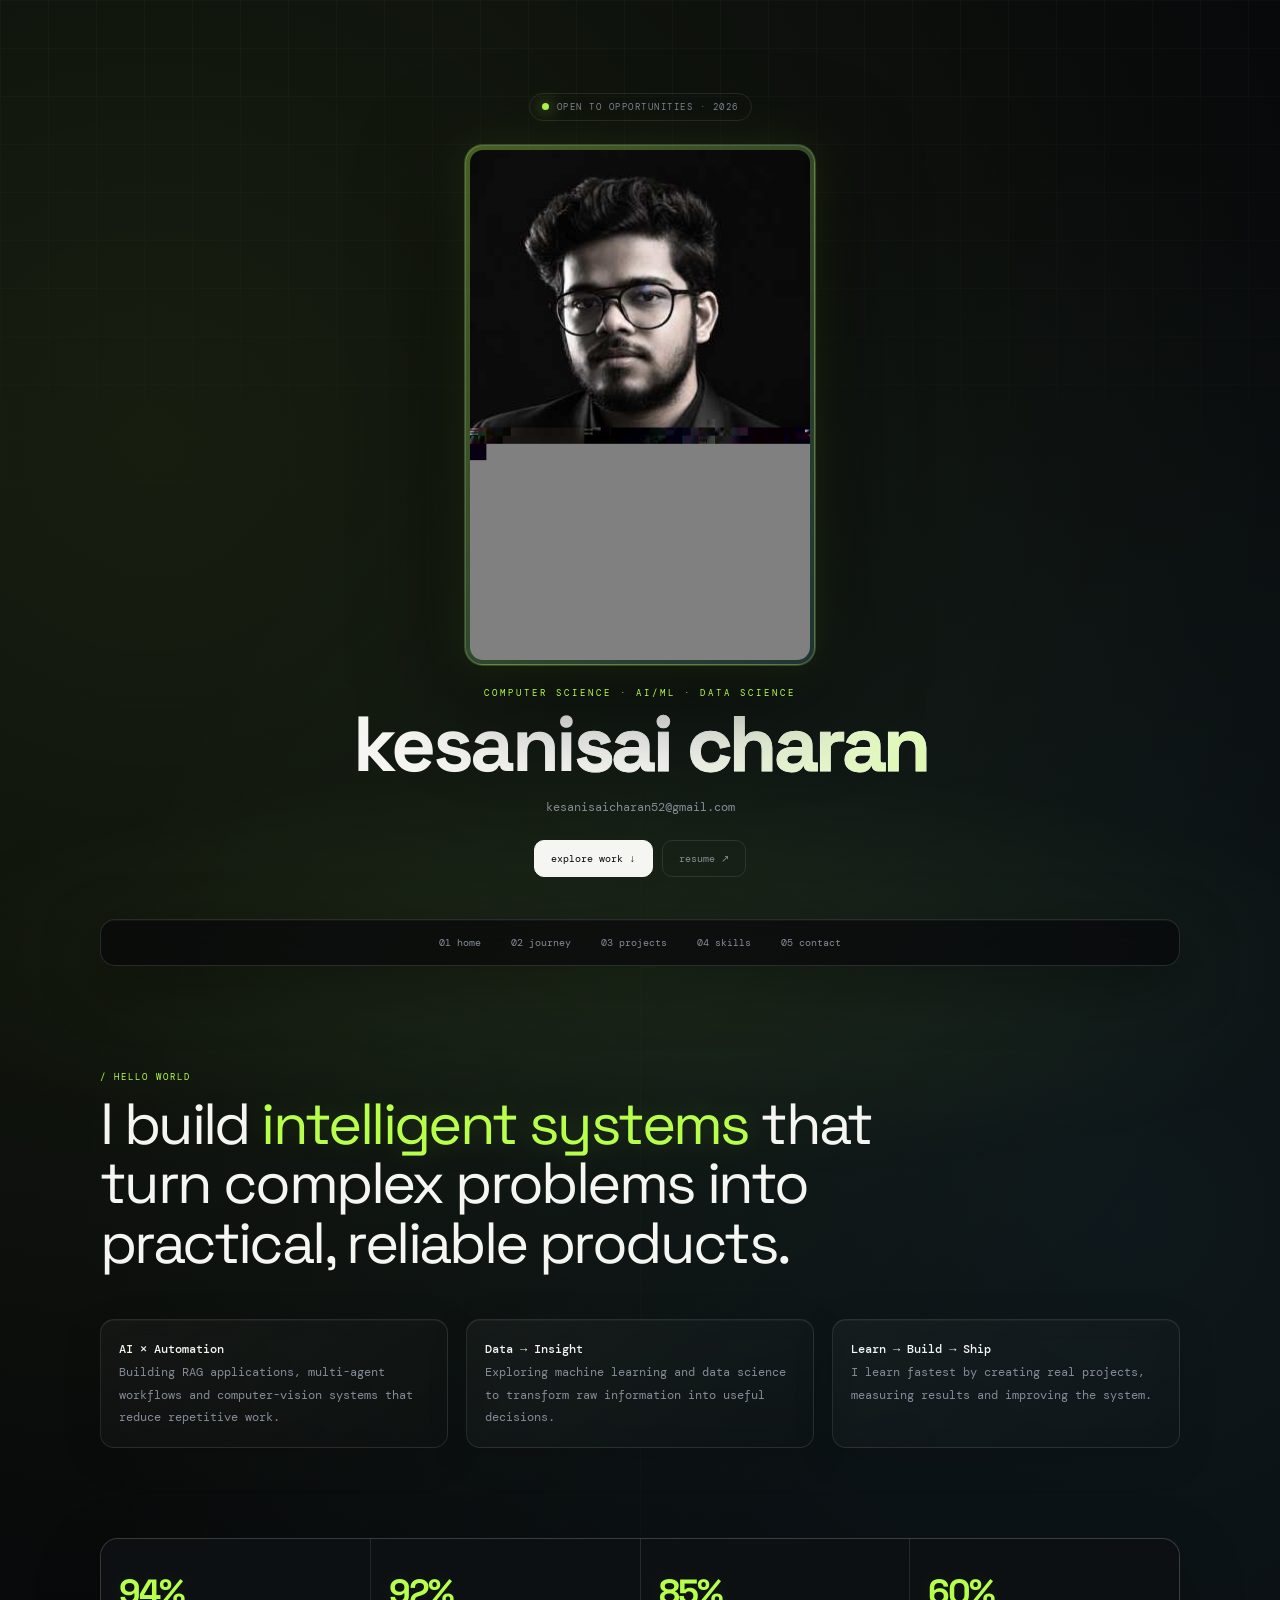
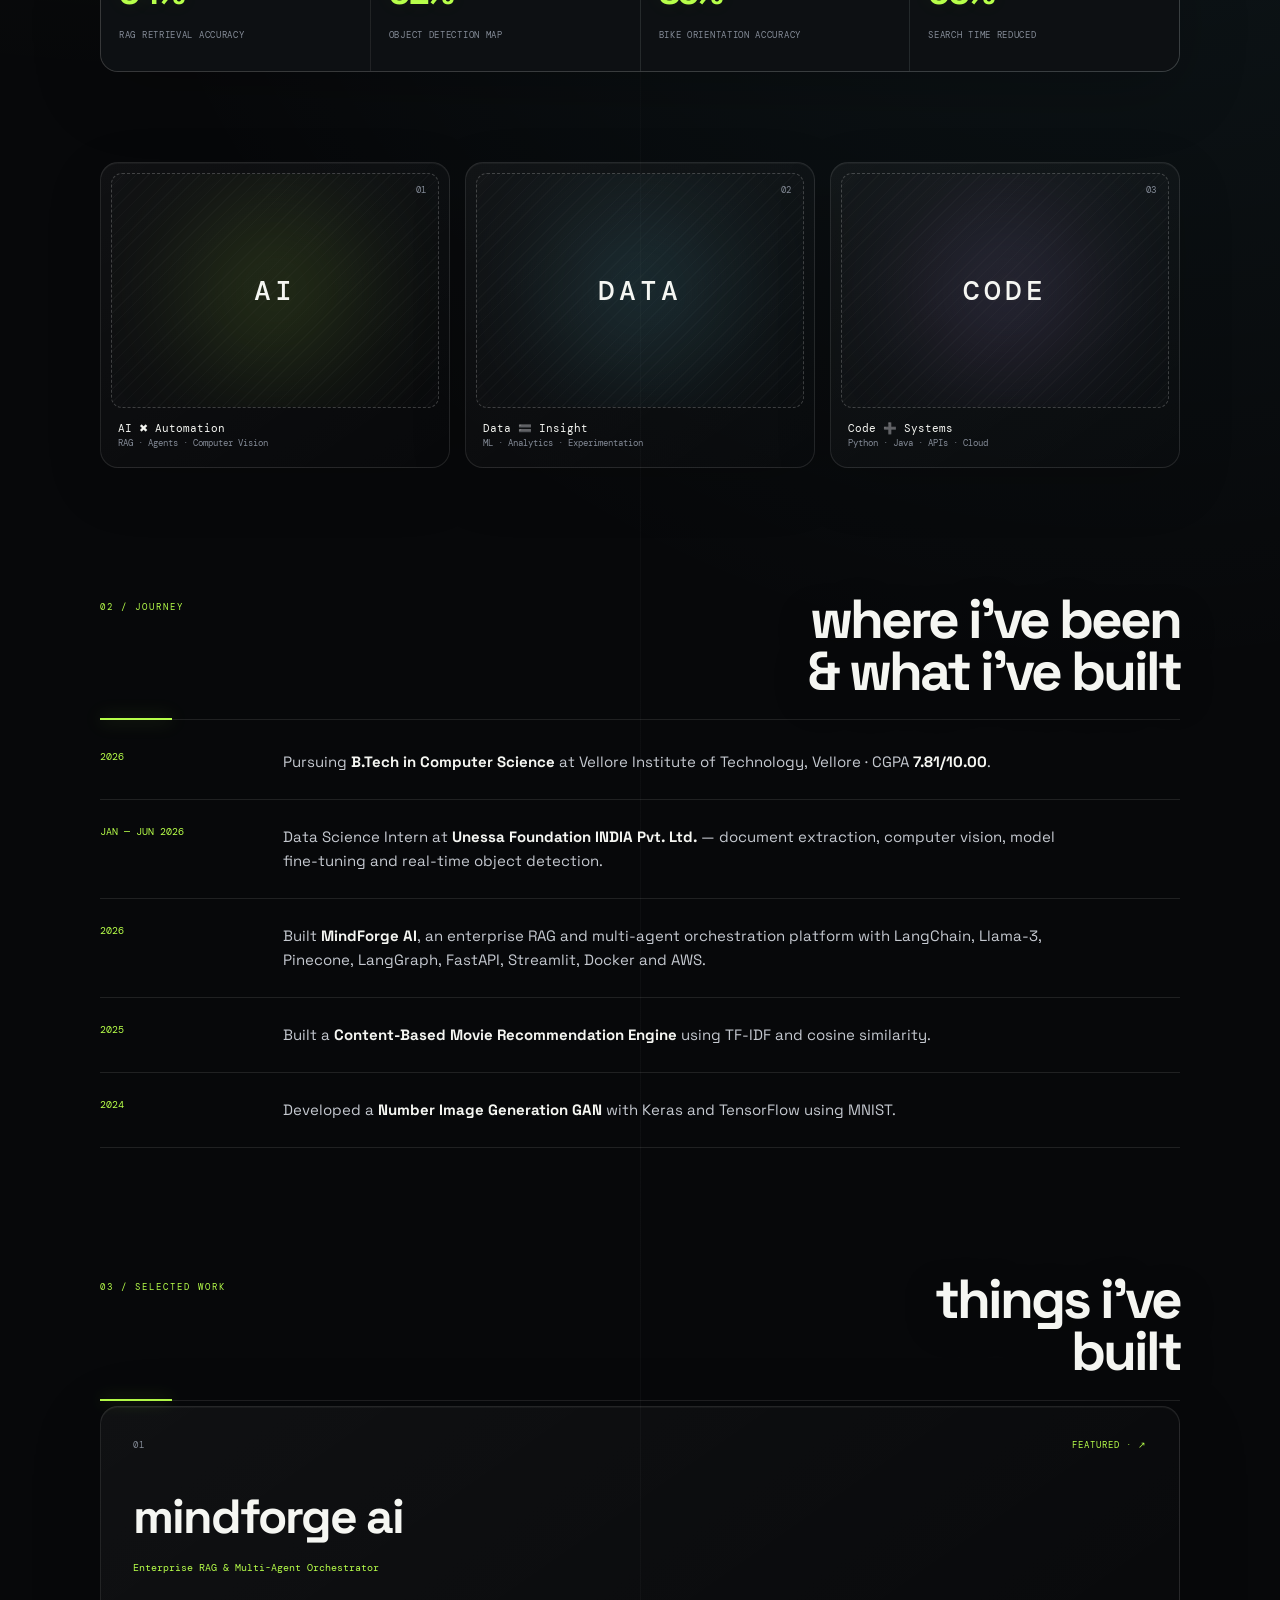
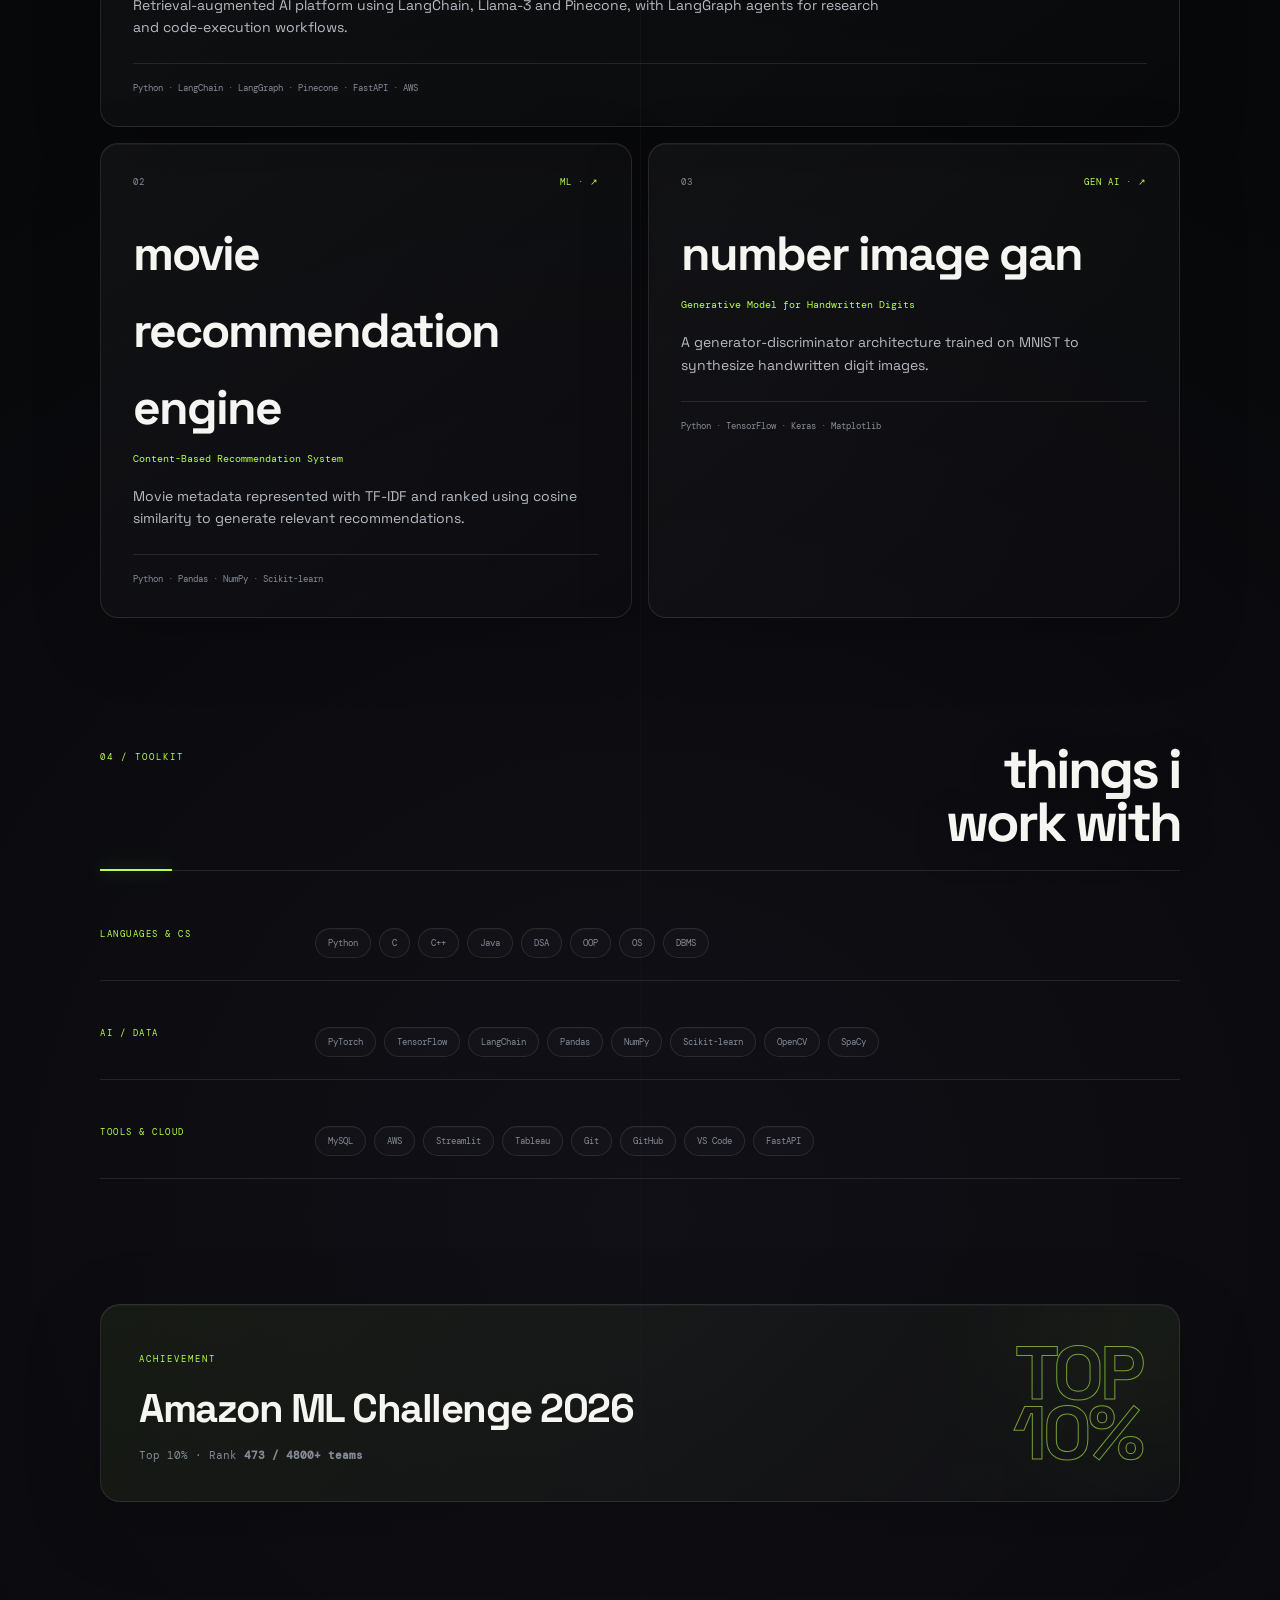
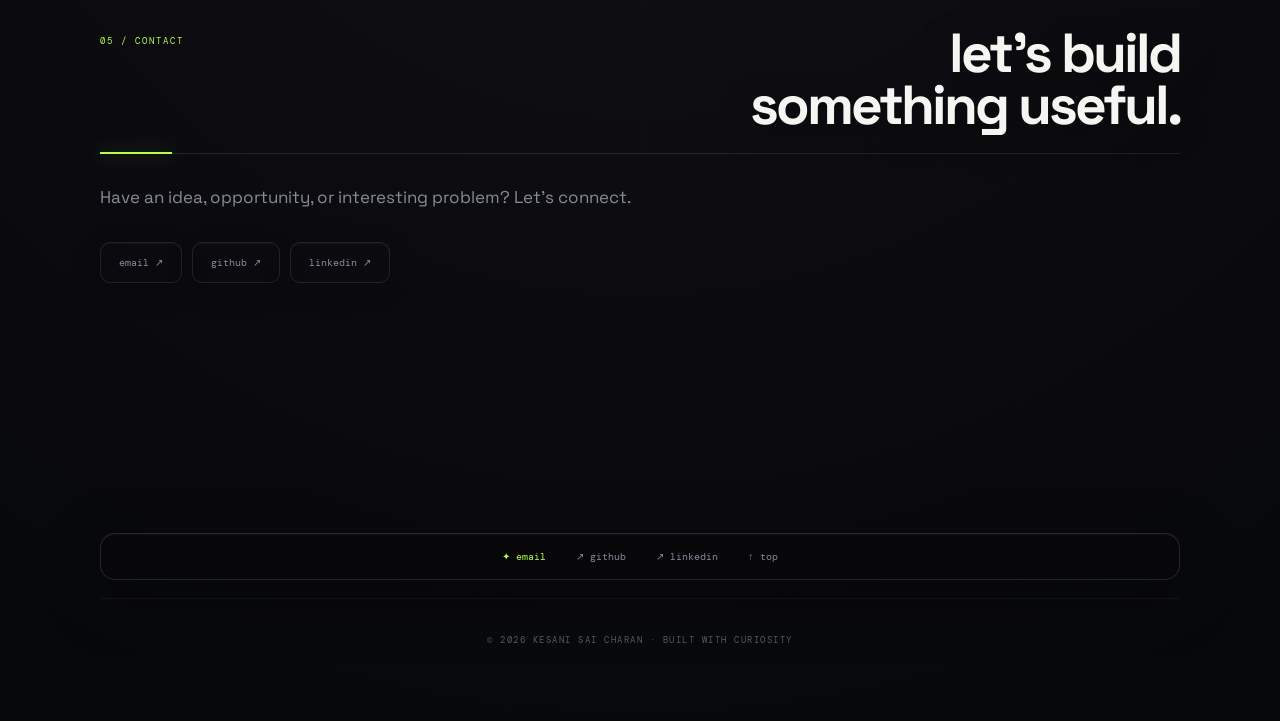
==== commit e70f125c: "Fix portrait to display full photo without cropping" ====
--- a/portfolio.html
+++ b/portfolio.html
@@ -1,12 +1,12 @@
 <!DOCTYPE html>
 <html lang="en">
 <head>
-<meta charset="UTF-8"><meta name="viewport" content="width=device-width, initial-scale=1.0"><meta name="description" content="Kesani Sai Charan — Computer Science, AI/ML and Data Science portfolio."><title>Kesani Sai Charan — AI/ML & Data Science Portfolio</title><link rel="stylesheet" href="css/style.css?v=20260917-2">
+<meta charset="UTF-8"><meta name="viewport" content="width=device-width, initial-scale=1.0"><meta name="description" content="Kesani Sai Charan — Computer Science, AI/ML and Data Science portfolio."><title>Kesani Sai Charan — AI/ML & Data Science Portfolio</title><link rel="stylesheet" href="css/style.css?v=20260920-1">
 </head>
 <body><div class="container" id="top">
 <header>
   <div class="status"><i></i> OPEN TO OPPORTUNITIES · 2026</div>
-  <img class="portrait" src="profile.jpg" alt="Kesani Sai Charan" style="width:190px;height:190px;border-radius:18px;object-fit:cover;object-position:center;display:block;margin:0 auto 22px;padding:4px">
+  <img class="portrait" src="profile.jpg" alt="Kesani Sai Charan" style="width:min(350px,90vw)!important;height:auto!important;max-height:none!important;aspect-ratio:auto!important;object-fit:contain!important;object-position:center;display:block;margin:0 auto 22px;padding:4px">
   <p class="eyebrow">computer science · ai/ml · data science</p>
   <h1>kesani<br><span>sai charan</span></h1>
   <h2><a href="mailto:kesanisaicharan52@gmail.com">kesanisaicharan52@gmail.com</a></h2>
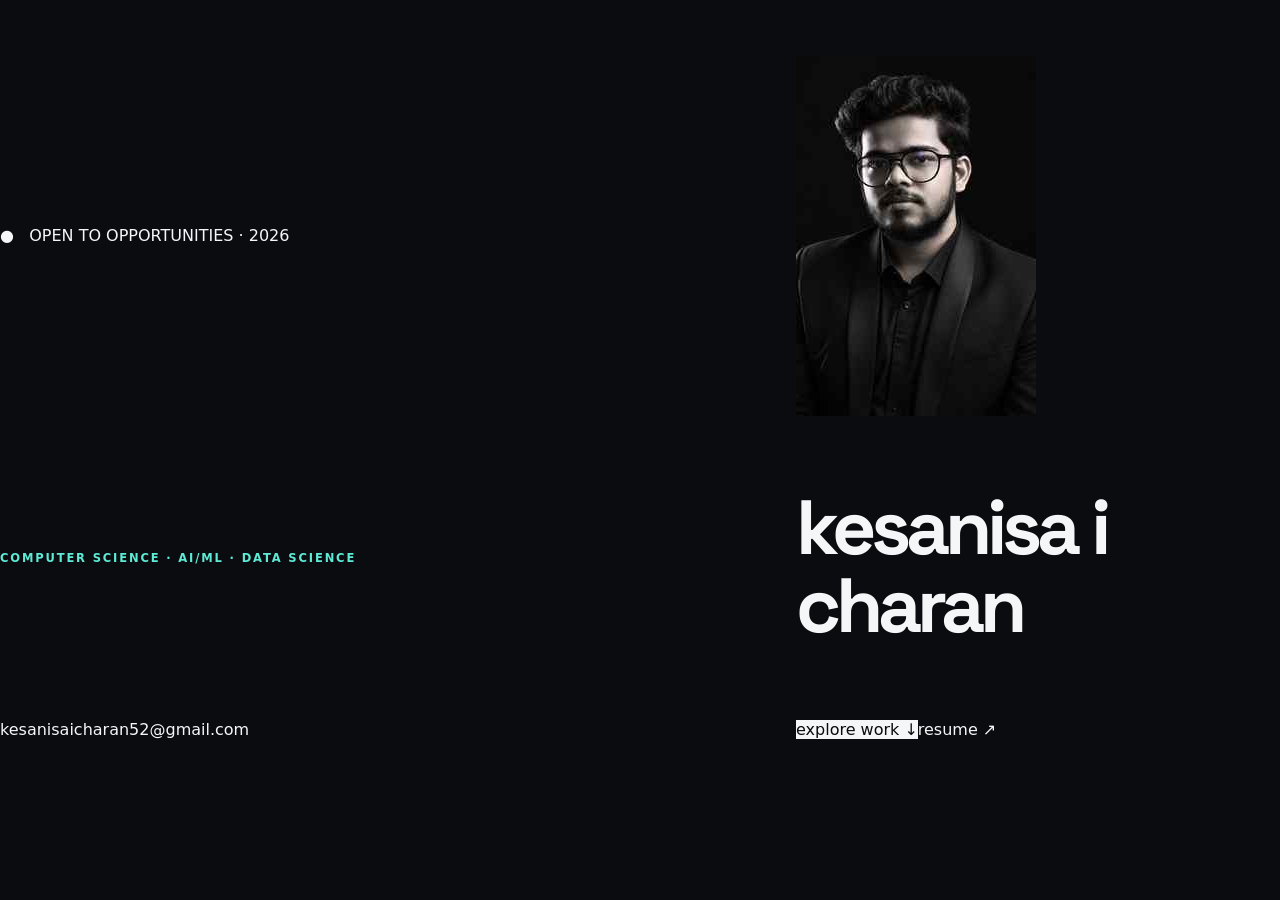
==== commit 331f71a8: "Refresh profile image URL cache" ====
--- a/portfolio.html
+++ b/portfolio.html
@@ -1,25 +1,21 @@
-<!DOCTYPE html>
+<!doctype html>
 <html lang="en">
 <head>
-<meta charset="UTF-8"><meta name="viewport" content="width=device-width, initial-scale=1.0"><meta name="description" content="Kesani Sai Charan — Computer Science, AI/ML and Data Science portfolio."><title>Kesani Sai Charan — AI/ML & Data Science Portfolio</title><link rel="stylesheet" href="css/style.css?v=20260920-1">
+  <meta charset="utf-8">
+  <meta name="viewport" content="width=device-width, initial-scale=1">
+  <title>Kesani Sai Charan — Portfolio</title>
+  <link rel="stylesheet" href="style.css">
 </head>
-<body><div class="container" id="top">
-<header>
-  <div class="status"><i></i> OPEN TO OPPORTUNITIES · 2026</div>
-  <img class="portrait" src="profile.jpg" alt="Kesani Sai Charan" style="width:min(350px,90vw)!important;height:auto!important;max-height:none!important;aspect-ratio:auto!important;object-fit:contain!important;object-position:center;display:block;margin:0 auto 22px;padding:4px">
-  <p class="eyebrow">computer science · ai/ml · data science</p>
-  <h1>kesani<br><span>sai charan</span></h1>
-  <h2><a href="mailto:kesanisaicharan52@gmail.com">kesanisaicharan52@gmail.com</a></h2>
-  <div class="hero-actions"><a href="#projects">explore work ↓</a><a href="resume.pdf">resume ↗</a></div>
-</header>
-<nav class="top-nav"><a href="#top">01 home</a><a href="#journey">02 journey</a><a href="#projects">03 projects</a><a href="#skills">04 skills</a><a href="#contact">05 contact</a></nav>
-<main>
-<section id="intro" class="hero-copy"><p class="section-kicker">/ HELLO WORLD</p><p class="general">I build <em>intelligent systems</em> that turn complex problems into practical, reliable products.</p><div class="intro-grid"><p class="d1"><b>AI × Automation</b><br>Building RAG applications, multi-agent workflows and computer-vision systems that reduce repetitive work.</p><p class="d2"><b>Data → Insight</b><br>Exploring machine learning and data science to transform raw information into useful decisions.</p><p class="d3"><b>Learn → Build → Ship</b><br>I learn fastest by creating real projects, measuring results and improving the system.</p></div></section>
-<section class="stats" aria-label="portfolio highlights"><article><strong>94%</strong><span>RAG retrieval accuracy</span></article><article><strong>92%</strong><span>object detection mAP</span></article><article><strong>85%</strong><span>bike orientation accuracy</span></article><article><strong>60%</strong><span>search time reduced</span></article></section>
-<section id="forge" class="visual-grid"><article><div class="art art-ai"><span>AI</span><small>01</small></div><b>AI ✖ Automation</b><p>RAG · Agents · Computer Vision</p></article><article><div class="art art-data"><span>DATA</span><small>02</small></div><b>Data 🟰 Insight</b><p>ML · Analytics · Experimentation</p></article><article><div class="art art-code"><span>CODE</span><small>03</small></div><b>Code ➕ Systems</b><p>Python · Java · APIs · Cloud</p></article></section>
-<section id="journey" class="section-block"><div class="section-head"><span>02 / JOURNEY</span><h2>where i've been<br>& what i've built</h2></div><div id="newsfeed"><div class="entry"><dt>2026</dt><dd>Pursuing <b>B.Tech in Computer Science</b> at Vellore Institute of Technology, Vellore · CGPA <b>7.81/10.00</b>.</dd></div><div class="entry"><dt>JAN — JUN 2026</dt><dd>Data Science Intern at <b>Unessa Foundation INDIA Pvt. Ltd.</b> — document extraction, computer vision, model fine-tuning and real-time object detection.</dd></div><div class="entry"><dt>2026</dt><dd>Built <b>MindForge AI</b>, an enterprise RAG and multi-agent orchestration platform with LangChain, Llama-3, Pinecone, LangGraph, FastAPI, Streamlit, Docker and AWS.</dd></div><div class="entry"><dt>2025</dt><dd>Built a <b>Content-Based Movie Recommendation Engine</b> using TF-IDF and cosine similarity.</dd></div><div class="entry"><dt>2024</dt><dd>Developed a <b>Number Image Generation GAN</b> with Keras and TensorFlow using MNIST.</dd></div></div></section>
-<section id="projects" class="section-block"><div class="section-head"><span>03 / SELECTED WORK</span><h2>things i've<br>built</h2></div><div class="project-list"><article><a class="project-card featured" href="https://github.com/Kesanisaicharan/MindForgeAI" target="_blank"><div class="project-top"><span>01</span><span>FEATURED · ↗</span></div><h3>mindforge AI</h3><h2>Enterprise RAG & Multi-Agent Orchestrator</h2><p>Retrieval-augmented AI platform using LangChain, Llama-3 and Pinecone, with LangGraph agents for research and code-execution workflows.</p><div class="project-meta">Python · LangChain · LangGraph · Pinecone · FastAPI · AWS</div></a></article><article><a class="project-card" href="https://github.com/Kesanisaicharan/Content_based_Recommendation_System" target="_blank"><div class="project-top"><span>02</span><span>ML · ↗</span></div><h3>movie recommendation engine</h3><h2>Content-Based Recommendation System</h2><p>Movie metadata represented with TF-IDF and ranked using cosine similarity to generate relevant recommendations.</p><div class="project-meta">Python · Pandas · NumPy · Scikit-learn</div></a></article><article><a class="project-card" href="https://github.com/Kesanisaicharan/-Generative-Adversarial-Network" target="_blank"><div class="project-top"><span>03</span><span>GEN AI · ↗</span></div><h3>number image GAN</h3><h2>Generative Model for Handwritten Digits</h2><p>A generator-discriminator architecture trained on MNIST to synthesize handwritten digit images.</p><div class="project-meta">Python · TensorFlow · Keras · Matplotlib</div></a></article></div></section>
-<section id="skills" class="section-block"><div class="section-head"><span>04 / TOOLKIT</span><h2>things i<br>work with</h2></div><div class="skill-groups"><div><label>LANGUAGES & CS</label><div class="skill-list"><span>Python</span><span>C</span><span>C++</span><span>Java</span><span>DSA</span><span>OOP</span><span>OS</span><span>DBMS</span></div></div><div><label>AI / DATA</label><div class="skill-list"><span>PyTorch</span><span>TensorFlow</span><span>LangChain</span><span>Pandas</span><span>NumPy</span><span>Scikit-learn</span><span>OpenCV</span><span>SpaCy</span></div></div><div><label>TOOLS & CLOUD</label><div class="skill-list"><span>MySQL</span><span>AWS</span><span>Streamlit</span><span>Tableau</span><span>Git</span><span>GitHub</span><span>VS Code</span><span>FastAPI</span></div></div></div></section>
-<section class="achievement"><div><span>ACHIEVEMENT</span><h2>Amazon ML Challenge 2026</h2><p>Top 10% · Rank <b>473 / 4800+ teams</b></p></div><strong>TOP<br>10%</strong></section>
-<section id="contact" class="section-block contact-section"><div class="section-head"><span>05 / CONTACT</span><h2>let's build<br>something useful.</h2></div><p class="contact-copy">Have an idea, opportunity, or interesting problem? Let's connect.</p><div class="contact-box"><a href="mailto:kesanisaicharan52@gmail.com">email ↗</a><a href="https://github.com/Kesanisaicharan" target="_blank">github ↗</a><a href="https://www.linkedin.com/in/kesani-sai-charan-28a70328/" target="_blank">linkedin ↗</a></div></section>
-</main><nav class="bottom"><a href="mailto:kesanisaicharan52@gmail.com">✦ email</a><a href="https://github.com/Kesanisaicharan" target="_blank">↗ github</a><a href="https://www.linkedin.com/in/kesani-sai-charan-28a70328/" target="_blank">↗ linkedin</a><a href="#top">↑ top</a></nav><footer><p>© 2026 KESANI SAI CHARAN · BUILT WITH CURIOSITY</p></footer></div></body></html>+<body>
+  <main class="wrap">
+    <section class="hero">
+      <div class="tag">● &nbsp; OPEN TO OPPORTUNITIES · 2026</div>
+      <div class="portrait"><img src="profile.jpg?v=20260920" alt="Kesani Sai Charan"></div>
+      <div class="eyebrow">COMPUTER SCIENCE · AI/ML · DATA SCIENCE</div>
+      <h1>kesanisa i charan</h1>
+      <p class="email">kesanisaicharan52@gmail.com</p>
+      <div class="actions"><a class="primary" href="#projects">explore work ↓</a><a href="resume.pdf">resume ↗</a></div>
+    </section>
+  </main>
+</body>
+</html>
--- a/style.css
+++ b/style.css
@@ -0,0 +1,21 @@
+@import url('https://fonts.googleapis.com/css2?family=Inter:wght@400;500;600;700&family=Space+Grotesk:wght@500;600;700&display=swap');
+
+:root{--bg:#0a0c10;--surface:#10131a;--surface-2:#151923;--text:#f4f6f8;--muted:#9ba3b2;--line:#252a35;--accent:#8b7cff;--accent-2:#5eead4;--max:1120px}
+*{box-sizing:border-box;margin:0;padding:0}
+html{scroll-behavior:smooth;scroll-padding-top:90px}
+body{font-family:Inter,system-ui,sans-serif;background:var(--bg);color:var(--text);line-height:1.65}
+a{color:inherit;text-decoration:none}img{max-width:100%;display:block}button{font:inherit}.container{width:min(var(--max),calc(100% - 40px));margin:auto}
+.site-header{position:sticky;top:0;z-index:50;background:rgba(10,12,16,.82);backdrop-filter:blur(18px);border-bottom:1px solid rgba(255,255,255,.06)}
+.nav{height:76px;display:flex;align-items:center;justify-content:space-between}.brand{font:700 1.35rem 'Space Grotesk';letter-spacing:-.04em}.brand span{color:var(--accent)}
+.nav-links{display:flex;gap:28px;color:#b8bec9;font-size:.9rem}.nav-links a:hover{color:white}.nav-cta{font-size:.85rem;border:1px solid var(--line);padding:9px 15px;border-radius:999px}.nav-cta:hover{border-color:#4b5260}
+.hero{min-height:calc(100vh - 76px);display:grid;grid-template-columns:1.2fr .8fr;align-items:center;gap:70px;padding-top:55px;padding-bottom:80px}.eyebrow{font-size:.72rem;font-weight:700;letter-spacing:.16em;color:var(--accent-2);margin-bottom:16px}.hero h1{font:700 clamp(3rem,6vw,5.4rem)/1.02 'Space Grotesk';letter-spacing:-.065em;max-width:780px}.hero-text{color:var(--muted);font-size:1.08rem;max-width:650px;margin:28px 0}.hero-actions,.contact-actions{display:flex;gap:12px;flex-wrap:wrap}.button{display:inline-flex;align-items:center;justify-content:center;padding:12px 19px;border-radius:9px;font-weight:600;font-size:.9rem}.primary{background:var(--text);color:#090b0e}.primary:hover{transform:translateY(-2px)}.secondary{border:1px solid var(--line);color:#d9dde5}.secondary:hover{border-color:#545b68}.hero-meta{display:flex;gap:18px;flex-wrap:wrap;color:#747d8c;font-size:.76rem;margin-top:34px}.hero-meta span+span{border-left:1px solid var(--line);padding-left:18px}
+.hero-card{justify-self:end;width:min(390px,100%);position:relative}.hero-card img{width:100%;aspect-ratio:4/5;object-fit:cover;border-radius:20px;filter:saturate(.85);border:1px solid var(--line)}.hero-card:before{content:'';position:absolute;inset:-12px 12px 12px -12px;border:1px solid rgba(139,124,255,.25);border-radius:20px;z-index:-1}.hero-card-caption{position:absolute;bottom:18px;left:18px;right:18px;background:rgba(8,10,14,.78);backdrop-filter:blur(12px);border:1px solid rgba(255,255,255,.1);border-radius:12px;padding:13px 15px}.hero-card-caption strong,.hero-card-caption span{display:block}.hero-card-caption span{font-size:.78rem;color:#9ba3b2;margin-top:2px}
+.section{padding:115px 0}.section-alt{background:var(--surface);border-top:1px solid rgba(255,255,255,.05);border-bottom:1px solid rgba(255,255,255,.05)}.section-heading{margin-bottom:45px}.section-heading h2,.achievement h2,.contact h2{font:700 clamp(2rem,4vw,3.1rem)/1.1 'Space Grotesk';letter-spacing:-.045em}.section-heading>p:last-child{color:var(--muted);max-width:600px;margin-top:12px}
+.about-grid{display:grid;grid-template-columns:1fr 1fr;gap:70px}.about-lead p{font:500 1.55rem/1.45 'Space Grotesk';letter-spacing:-.02em}.about-copy{color:var(--muted);max-width:570px}.about-copy p+p{margin-top:20px}.stats{display:grid;grid-template-columns:repeat(4,1fr);margin-top:60px;border-top:1px solid var(--line);border-bottom:1px solid var(--line)}.stats div{padding:25px 18px}.stats div+div{border-left:1px solid var(--line)}.stats strong{display:block;font:700 1.5rem 'Space Grotesk'}.stats span{display:block;color:#7f8795;font-size:.78rem;margin-top:4px}
+.experience-card{background:var(--surface-2);border:1px solid var(--line);border-radius:16px;padding:32px 34px}.experience-top{display:flex;justify-content:space-between;gap:30px;border-bottom:1px solid var(--line);padding-bottom:22px;margin-bottom:22px}.experience-top h3{font:600 1.3rem 'Space Grotesk'}.experience-top p,.experience-top span{color:var(--muted);font-size:.86rem}.experience-card ul{padding-left:20px;color:#aeb5c1}.experience-card li+li{margin-top:11px}.experience-card strong{color:#e8ebef}
+.project-grid{display:grid;grid-template-columns:repeat(2,1fr);gap:16px}.project-card{background:var(--surface);border:1px solid var(--line);border-radius:16px;padding:28px;min-height:300px;display:flex;flex-direction:column;transition:.25s}.project-card:hover{transform:translateY(-4px);border-color:#3d4350}.project-card.featured{background:linear-gradient(145deg,#15182a,#10131a);border-color:#393458}.project-number{color:#5f6674;font:600 .78rem 'Space Grotesk'}.project-type{font-size:.68rem;letter-spacing:.13em;color:var(--accent-2);font-weight:700;margin:35px 0 8px}.project-card h3{font:600 1.5rem 'Space Grotesk';letter-spacing:-.025em}.project-card>p:not(.project-type){color:var(--muted);font-size:.9rem;margin-top:10px;max-width:530px}.tags{display:flex;gap:7px;flex-wrap:wrap;margin-top:22px}.tags span{border:1px solid var(--line);border-radius:999px;padding:4px 9px;color:#929aa8;font-size:.68rem}.project-card a{margin-top:auto;padding-top:25px;color:#ddd;font-size:.83rem;font-weight:600}.project-card a:hover{color:var(--accent-2)}
+.skills-grid{display:grid;grid-template-columns:repeat(3,1fr);border:1px solid var(--line);border-radius:16px;overflow:hidden}.skills-grid div{padding:27px;border-bottom:1px solid var(--line)}.skills-grid div:not(:nth-child(3n+1)){border-left:1px solid var(--line)}.skills-grid div:nth-child(n+4){border-bottom:0}.skills-grid h3{font:600 1rem 'Space Grotesk';margin-bottom:8px}.skills-grid p{color:var(--muted);font-size:.82rem}
+.achievement{display:grid;grid-template-columns:1fr auto;align-items:center;gap:40px}.achievement-copy>p:last-child{color:var(--muted);max-width:620px;margin-top:16px}.rank{font:700 clamp(2.6rem,6vw,5rem) 'Space Grotesk';letter-spacing:-.06em;color:var(--text);white-space:nowrap}.rank span{font-size:1rem;color:#6f7785;letter-spacing:0}
+.contact{background:linear-gradient(180deg,var(--bg),#0d1017)}.contact-inner{padding-top:15px}.contact h2{max-width:760px}.contact-inner>p:not(.eyebrow){color:var(--muted);max-width:650px;margin:18px 0 28px}.contact-actions{margin-bottom:20px}footer{border-top:1px solid var(--line);color:#68717f;font-size:.75rem}.footer-inner{min-height:80px;display:flex;align-items:center;justify-content:space-between;gap:20px}
+@media(max-width:850px){.nav-links{display:none}.hero{grid-template-columns:1fr;gap:45px;padding-top:70px}.hero-card{justify-self:start;width:min(360px,100%)}.about-grid{grid-template-columns:1fr;gap:25px}.stats{grid-template-columns:repeat(2,1fr)}.stats div:nth-child(3){border-left:0;border-top:1px solid var(--line)}.stats div:nth-child(4){border-top:1px solid var(--line)}.project-grid{grid-template-columns:1fr}.skills-grid{grid-template-columns:1fr}.skills-grid div:not(:nth-child(3n+1)){border-left:0}.skills-grid div+div{border-top:1px solid var(--line)}.achievement{grid-template-columns:1fr}.rank{font-size:3.5rem}.section{padding:85px 0}}
+@media(max-width:560px){.container{width:min(100% - 28px,var(--max))}.nav{height:68px}.hero h1{font-size:3rem}.hero-text{font-size:.98rem}.hero-meta{gap:10px}.hero-meta span+span{border-left:0;padding-left:0}.stats{grid-template-columns:1fr}.stats div+div,.stats div:nth-child(3){border-left:0;border-top:1px solid var(--line)}.experience-card{padding:23px}.experience-top{display:block}.experience-top span{display:block;margin-top:5px}.project-card{min-height:0;padding:23px}.footer-inner{flex-direction:column;justify-content:center;padding:20px 0}}
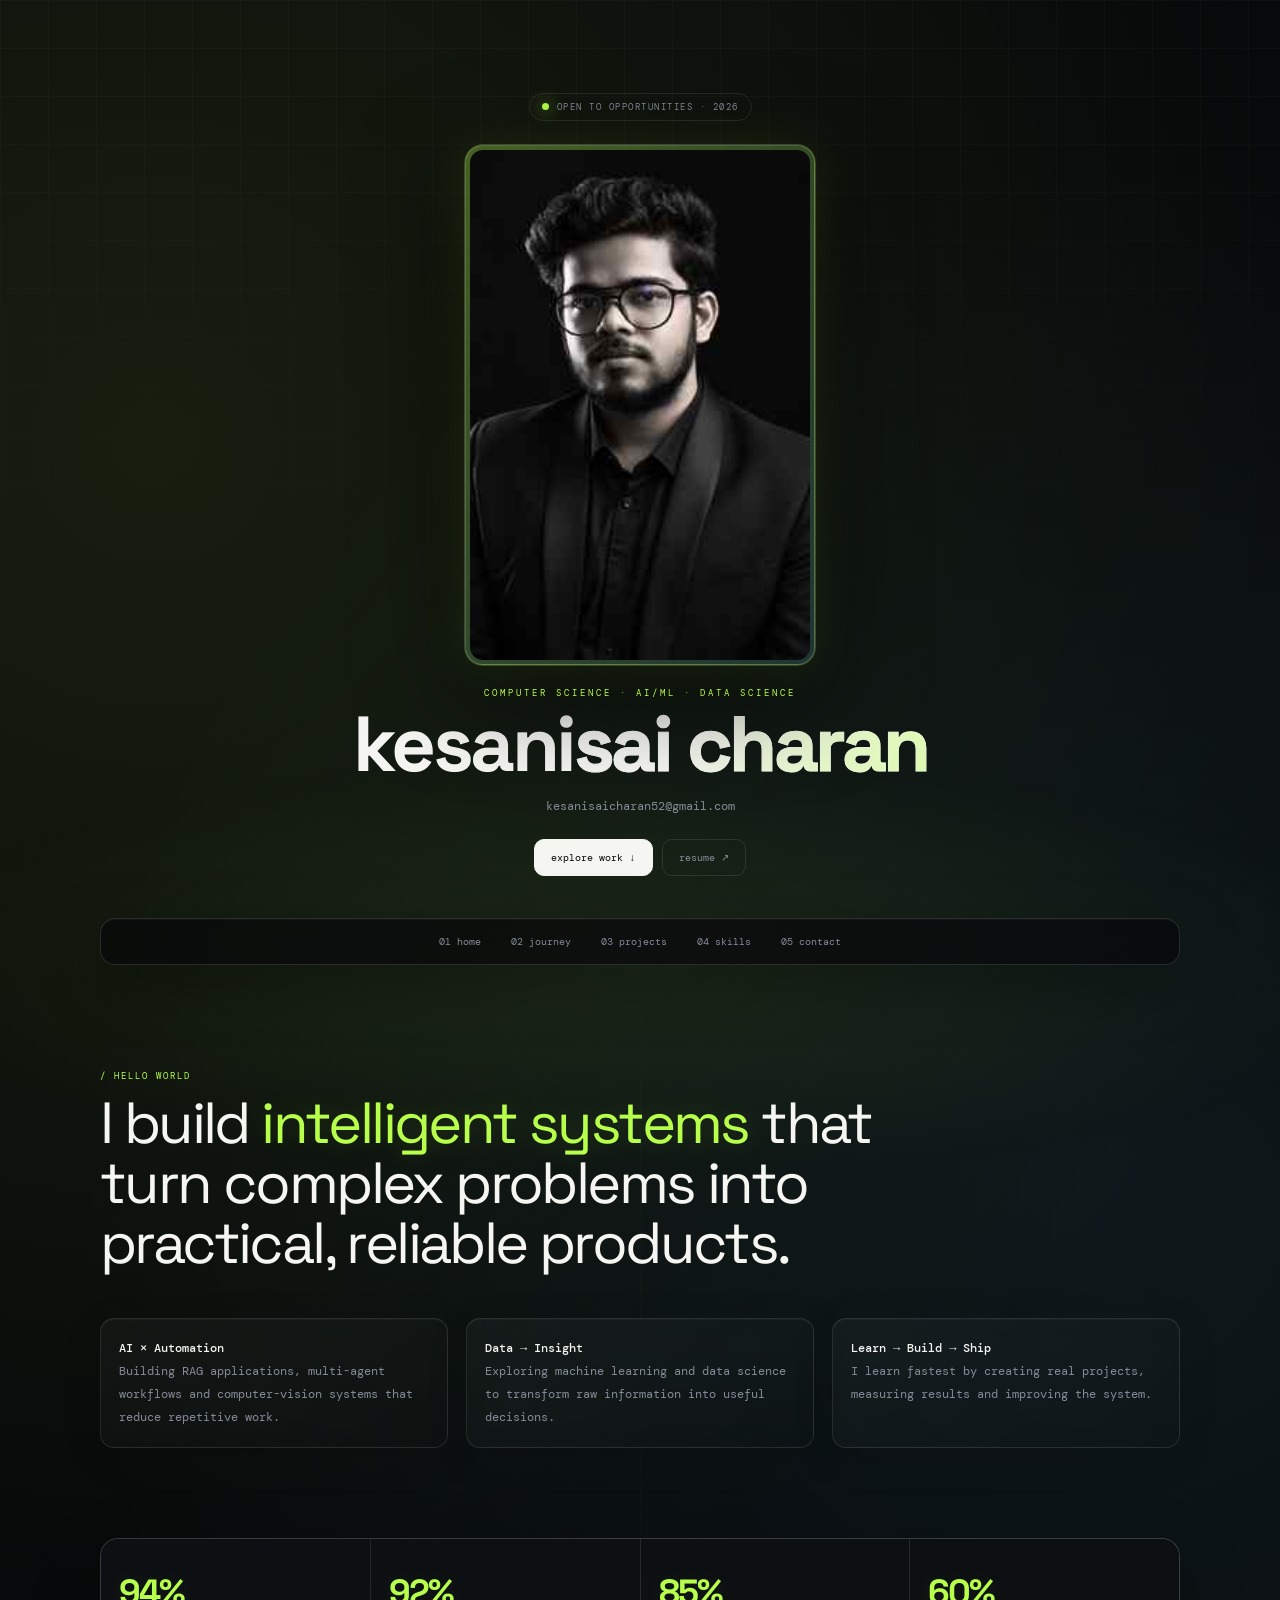
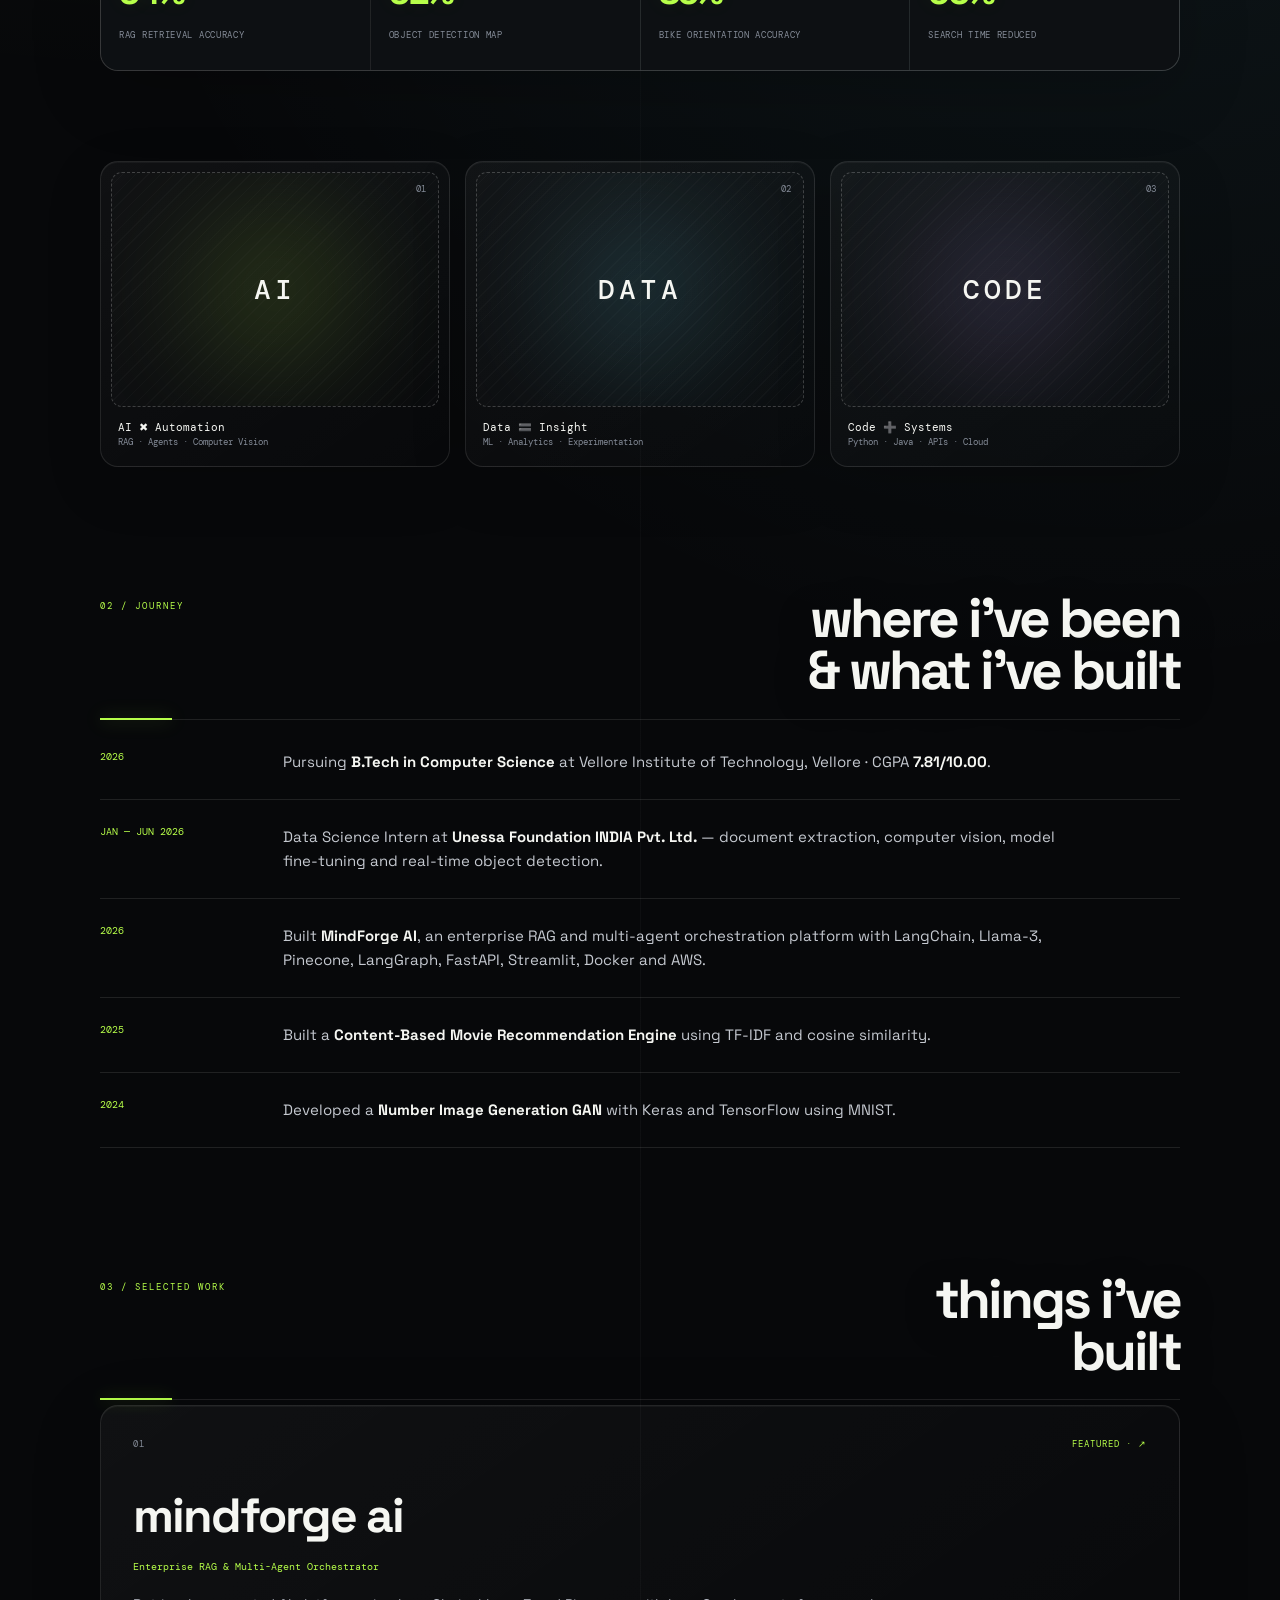
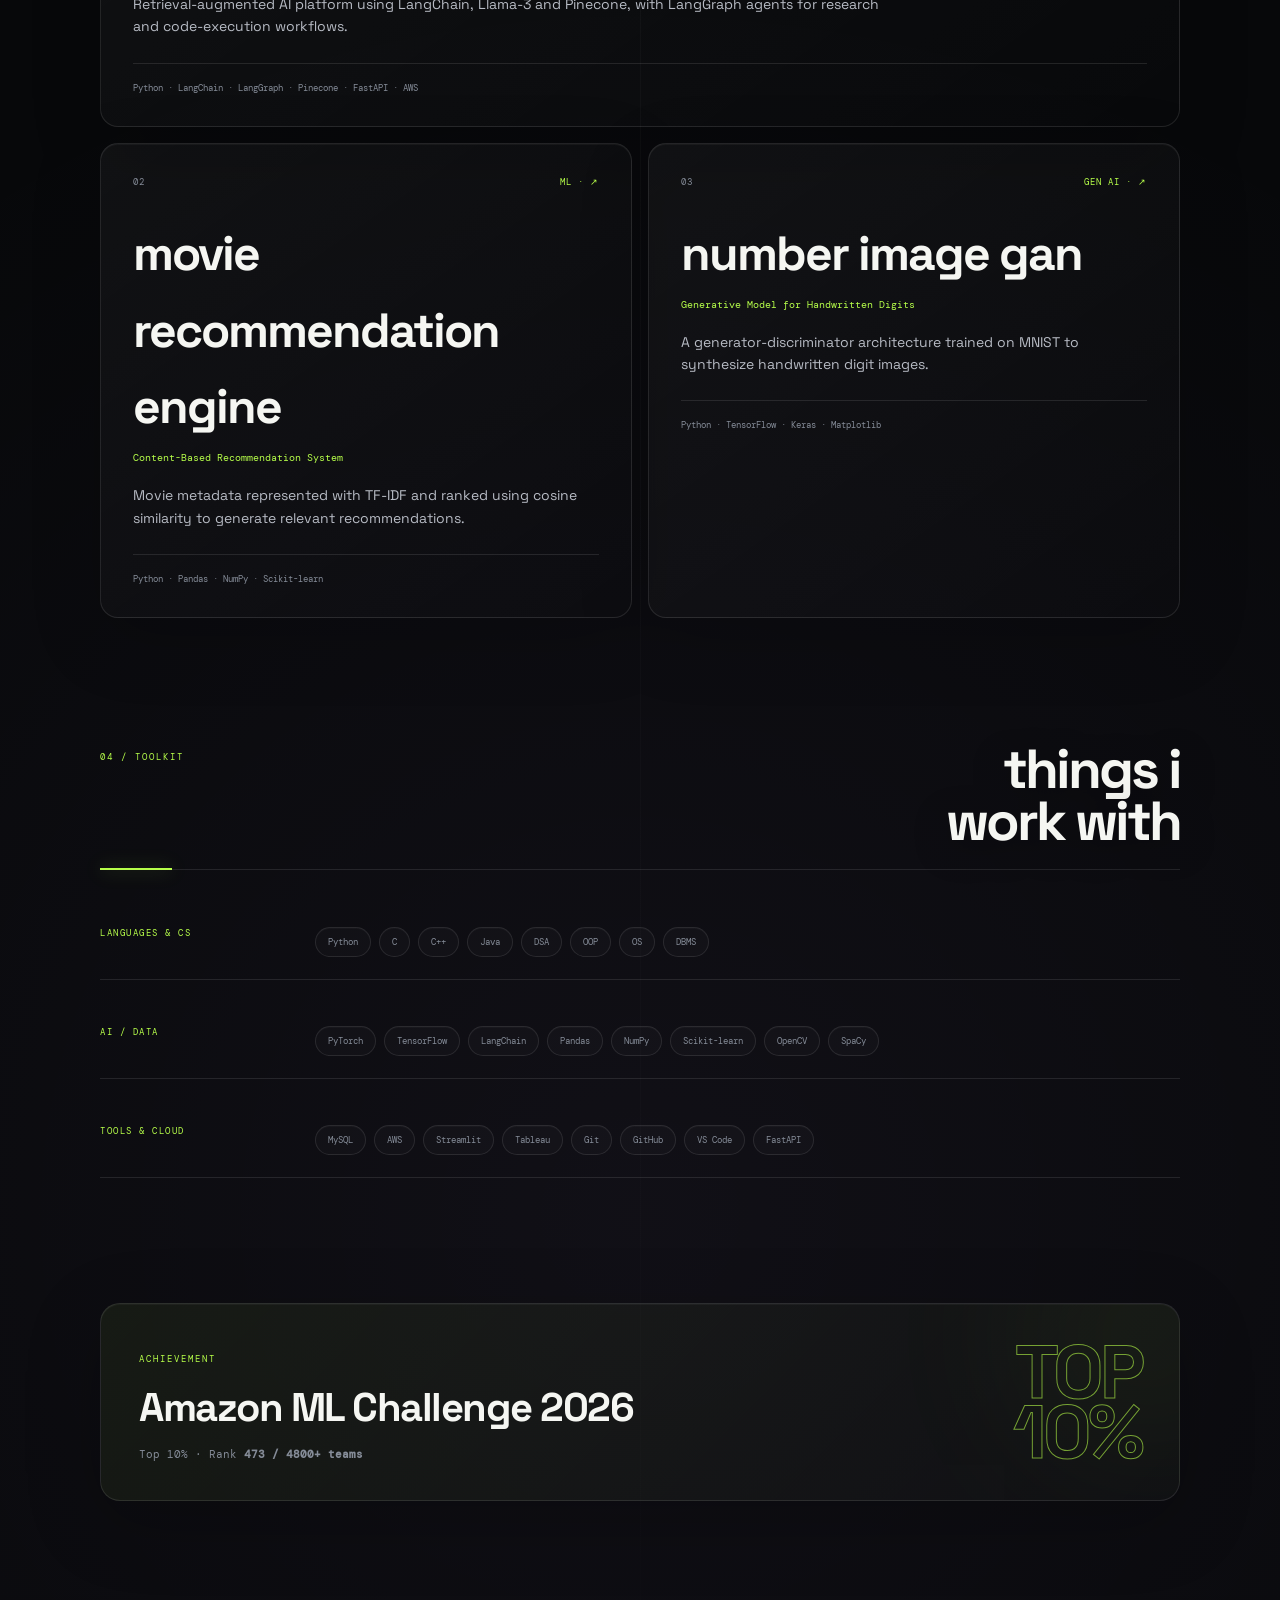
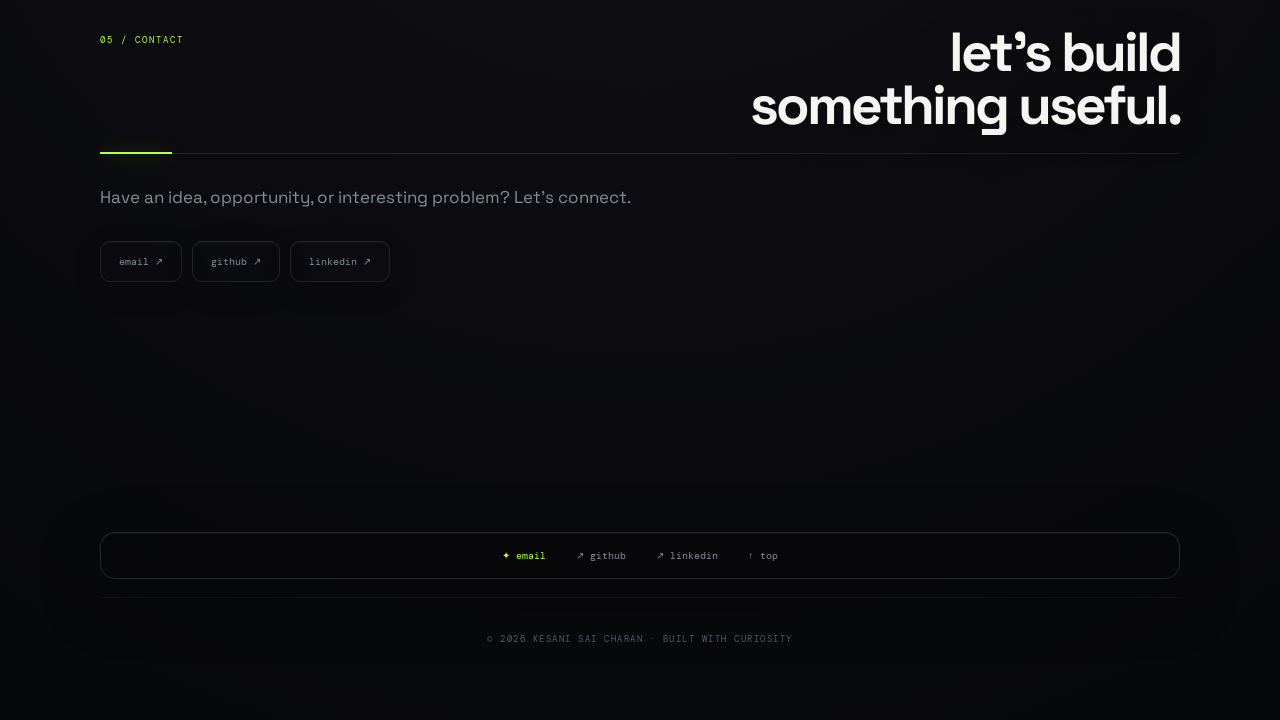
==== commit 1e494d46: "Restore portfolio and refresh profile image cache" ====
--- a/portfolio.html
+++ b/portfolio.html
@@ -1,21 +1,25 @@
-<!doctype html>
+<!DOCTYPE html>
 <html lang="en">
 <head>
-  <meta charset="utf-8">
-  <meta name="viewport" content="width=device-width, initial-scale=1">
-  <title>Kesani Sai Charan — Portfolio</title>
-  <link rel="stylesheet" href="style.css">
+<meta charset="UTF-8"><meta name="viewport" content="width=device-width, initial-scale=1.0"><meta name="description" content="Kesani Sai Charan — Computer Science, AI/ML and Data Science portfolio."><title>Kesani Sai Charan — AI/ML & Data Science Portfolio</title><link rel="stylesheet" href="css/style.css?v=20260920-1">
 </head>
-<body>
-  <main class="wrap">
-    <section class="hero">
-      <div class="tag">● &nbsp; OPEN TO OPPORTUNITIES · 2026</div>
-      <div class="portrait"><img src="profile.jpg?v=20260920" alt="Kesani Sai Charan"></div>
-      <div class="eyebrow">COMPUTER SCIENCE · AI/ML · DATA SCIENCE</div>
-      <h1>kesanisa i charan</h1>
-      <p class="email">kesanisaicharan52@gmail.com</p>
-      <div class="actions"><a class="primary" href="#projects">explore work ↓</a><a href="resume.pdf">resume ↗</a></div>
-    </section>
-  </main>
-</body>
-</html>+<body><div class="container" id="top">
+<header>
+  <div class="status"><i></i> OPEN TO OPPORTUNITIES · 2026</div>
+  <img class="portrait" src="profile.jpg?v=20260920-2" alt="Kesani Sai Charan" style="width:min(350px,90vw)!important;height:auto!important;max-height:none!important;aspect-ratio:auto!important;object-fit:contain!important;object-position:center;display:block;margin:0 auto 22px;padding:4px">
+  <p class="eyebrow">computer science · ai/ml · data science</p>
+  <h1>kesani<br><span>sai charan</span></h1>
+  <h2><a href="mailto:kesanisaicharan52@gmail.com">kesanisaicharan52@gmail.com</a></h2>
+  <div class="hero-actions"><a href="#projects">explore work ↓</a><a href="resume.pdf">resume ↗</a></div>
+</header>
+<nav class="top-nav"><a href="#top">01 home</a><a href="#journey">02 journey</a><a href="#projects">03 projects</a><a href="#skills">04 skills</a><a href="#contact">05 contact</a></nav>
+<main>
+<section id="intro" class="hero-copy"><p class="section-kicker">/ HELLO WORLD</p><p class="general">I build <em>intelligent systems</em> that turn complex problems into practical, reliable products.</p><div class="intro-grid"><p class="d1"><b>AI × Automation</b><br>Building RAG applications, multi-agent workflows and computer-vision systems that reduce repetitive work.</p><p class="d2"><b>Data → Insight</b><br>Exploring machine learning and data science to transform raw information into useful decisions.</p><p class="d3"><b>Learn → Build → Ship</b><br>I learn fastest by creating real projects, measuring results and improving the system.</p></div></section>
+<section class="stats" aria-label="portfolio highlights"><article><strong>94%</strong><span>RAG retrieval accuracy</span></article><article><strong>92%</strong><span>object detection mAP</span></article><article><strong>85%</strong><span>bike orientation accuracy</span></article><article><strong>60%</strong><span>search time reduced</span></article></section>
+<section id="forge" class="visual-grid"><article><div class="art art-ai"><span>AI</span><small>01</small></div><b>AI ✖ Automation</b><p>RAG · Agents · Computer Vision</p></article><article><div class="art art-data"><span>DATA</span><small>02</small></div><b>Data 🟰 Insight</b><p>ML · Analytics · Experimentation</p></article><article><div class="art art-code"><span>CODE</span><small>03</small></div><b>Code ➕ Systems</b><p>Python · Java · APIs · Cloud</p></article></section>
+<section id="journey" class="section-block"><div class="section-head"><span>02 / JOURNEY</span><h2>where i've been<br>& what i've built</h2></div><div id="newsfeed"><div class="entry"><dt>2026</dt><dd>Pursuing <b>B.Tech in Computer Science</b> at Vellore Institute of Technology, Vellore · CGPA <b>7.81/10.00</b>.</dd></div><div class="entry"><dt>JAN — JUN 2026</dt><dd>Data Science Intern at <b>Unessa Foundation INDIA Pvt. Ltd.</b> — document extraction, computer vision, model fine-tuning and real-time object detection.</dd></div><div class="entry"><dt>2026</dt><dd>Built <b>MindForge AI</b>, an enterprise RAG and multi-agent orchestration platform with LangChain, Llama-3, Pinecone, LangGraph, FastAPI, Streamlit, Docker and AWS.</dd></div><div class="entry"><dt>2025</dt><dd>Built a <b>Content-Based Movie Recommendation Engine</b> using TF-IDF and cosine similarity.</dd></div><div class="entry"><dt>2024</dt><dd>Developed a <b>Number Image Generation GAN</b> with Keras and TensorFlow using MNIST.</dd></div></div></section>
+<section id="projects" class="section-block"><div class="section-head"><span>03 / SELECTED WORK</span><h2>things i've<br>built</h2></div><div class="project-list"><article><a class="project-card featured" href="https://github.com/Kesanisaicharan/MindForgeAI" target="_blank"><div class="project-top"><span>01</span><span>FEATURED · ↗</span></div><h3>mindforge AI</h3><h2>Enterprise RAG & Multi-Agent Orchestrator</h2><p>Retrieval-augmented AI platform using LangChain, Llama-3 and Pinecone, with LangGraph agents for research and code-execution workflows.</p><div class="project-meta">Python · LangChain · LangGraph · Pinecone · FastAPI · AWS</div></a></article><article><a class="project-card" href="https://github.com/Kesanisaicharan/Content_based_Recommendation_System" target="_blank"><div class="project-top"><span>02</span><span>ML · ↗</span></div><h3>movie recommendation engine</h3><h2>Content-Based Recommendation System</h2><p>Movie metadata represented with TF-IDF and ranked using cosine similarity to generate relevant recommendations.</p><div class="project-meta">Python · Pandas · NumPy · Scikit-learn</div></a></article><article><a class="project-card" href="https://github.com/Kesanisaicharan/-Generative-Adversarial-Network" target="_blank"><div class="project-top"><span>03</span><span>GEN AI · ↗</span></div><h3>number image GAN</h3><h2>Generative Model for Handwritten Digits</h2><p>A generator-discriminator architecture trained on MNIST to synthesize handwritten digit images.</p><div class="project-meta">Python · TensorFlow · Keras · Matplotlib</div></a></article></div></section>
+<section id="skills" class="section-block"><div class="section-head"><span>04 / TOOLKIT</span><h2>things i<br>work with</h2></div><div class="skill-groups"><div><label>LANGUAGES & CS</label><div class="skill-list"><span>Python</span><span>C</span><span>C++</span><span>Java</span><span>DSA</span><span>OOP</span><span>OS</span><span>DBMS</span></div></div><div><label>AI / DATA</label><div class="skill-list"><span>PyTorch</span><span>TensorFlow</span><span>LangChain</span><span>Pandas</span><span>NumPy</span><span>Scikit-learn</span><span>OpenCV</span><span>SpaCy</span></div></div><div><label>TOOLS & CLOUD</label><div class="skill-list"><span>MySQL</span><span>AWS</span><span>Streamlit</span><span>Tableau</span><span>Git</span><span>GitHub</span><span>VS Code</span><span>FastAPI</span></div></div></div></section>
+<section class="achievement"><div><span>ACHIEVEMENT</span><h2>Amazon ML Challenge 2026</h2><p>Top 10% · Rank <b>473 / 4800+ teams</b></p></div><strong>TOP<br>10%</strong></section>
+<section id="contact" class="section-block contact-section"><div class="section-head"><span>05 / CONTACT</span><h2>let's build<br>something useful.</h2></div><p class="contact-copy">Have an idea, opportunity, or interesting problem? Let's connect.</p><div class="contact-box"><a href="mailto:kesanisaicharan52@gmail.com">email ↗</a><a href="https://github.com/Kesanisaicharan" target="_blank">github ↗</a><a href="https://www.linkedin.com/in/kesani-sai-charan-28a70328/" target="_blank">linkedin ↗</a></div></section>
+</main><nav class="bottom"><a href="mailto:kesanisaicharan52@gmail.com">✦ email</a><a href="https://github.com/Kesanisaicharan" target="_blank">↗ github</a><a href="https://www.linkedin.com/in/kesani-sai-charan-28a70328/" target="_blank">↗ linkedin</a><a href="#top">↑ top</a></nav><footer><p>© 2026 KESANI SAI CHARAN · BUILT WITH CURIOSITY</p></footer></div></body></html>
--- a/css/style.css
+++ b/css/style.css
@@ -0,0 +1,9 @@
+@import url('base.css');
+
+/* Portfolio hero refinements */
+.portrait{width:190px;height:190px;border-radius:18px;padding:4px;object-fit:cover;object-position:center;box-shadow:0 0 0 1px rgba(183,255,74,.22),0 0 45px rgba(183,255,74,.10),0 25px 100px rgba(0,0,0,.65)}
+.portrait:hover{transform:scale(1.02);box-shadow:0 0 0 1px rgba(183,255,74,.35),0 0 55px rgba(183,255,74,.16),0 30px 110px rgba(0,0,0,.7)}
+header h1{white-space:nowrap;font-size:clamp(31px,7vw,78px);letter-spacing:-3.5px}
+header h1 br{display:none}
+@media(max-width:760px){.portrait{width:145px;height:145px;border-radius:16px}.portrait:hover{transform:none}header h1{font-size:clamp(28px,8.5vw,54px);letter-spacing:-2.5px;white-space:nowrap}}
+@media(max-width:430px){.portrait{width:130px;height:130px}header h1{font-size:31px;letter-spacing:-2.2px}}
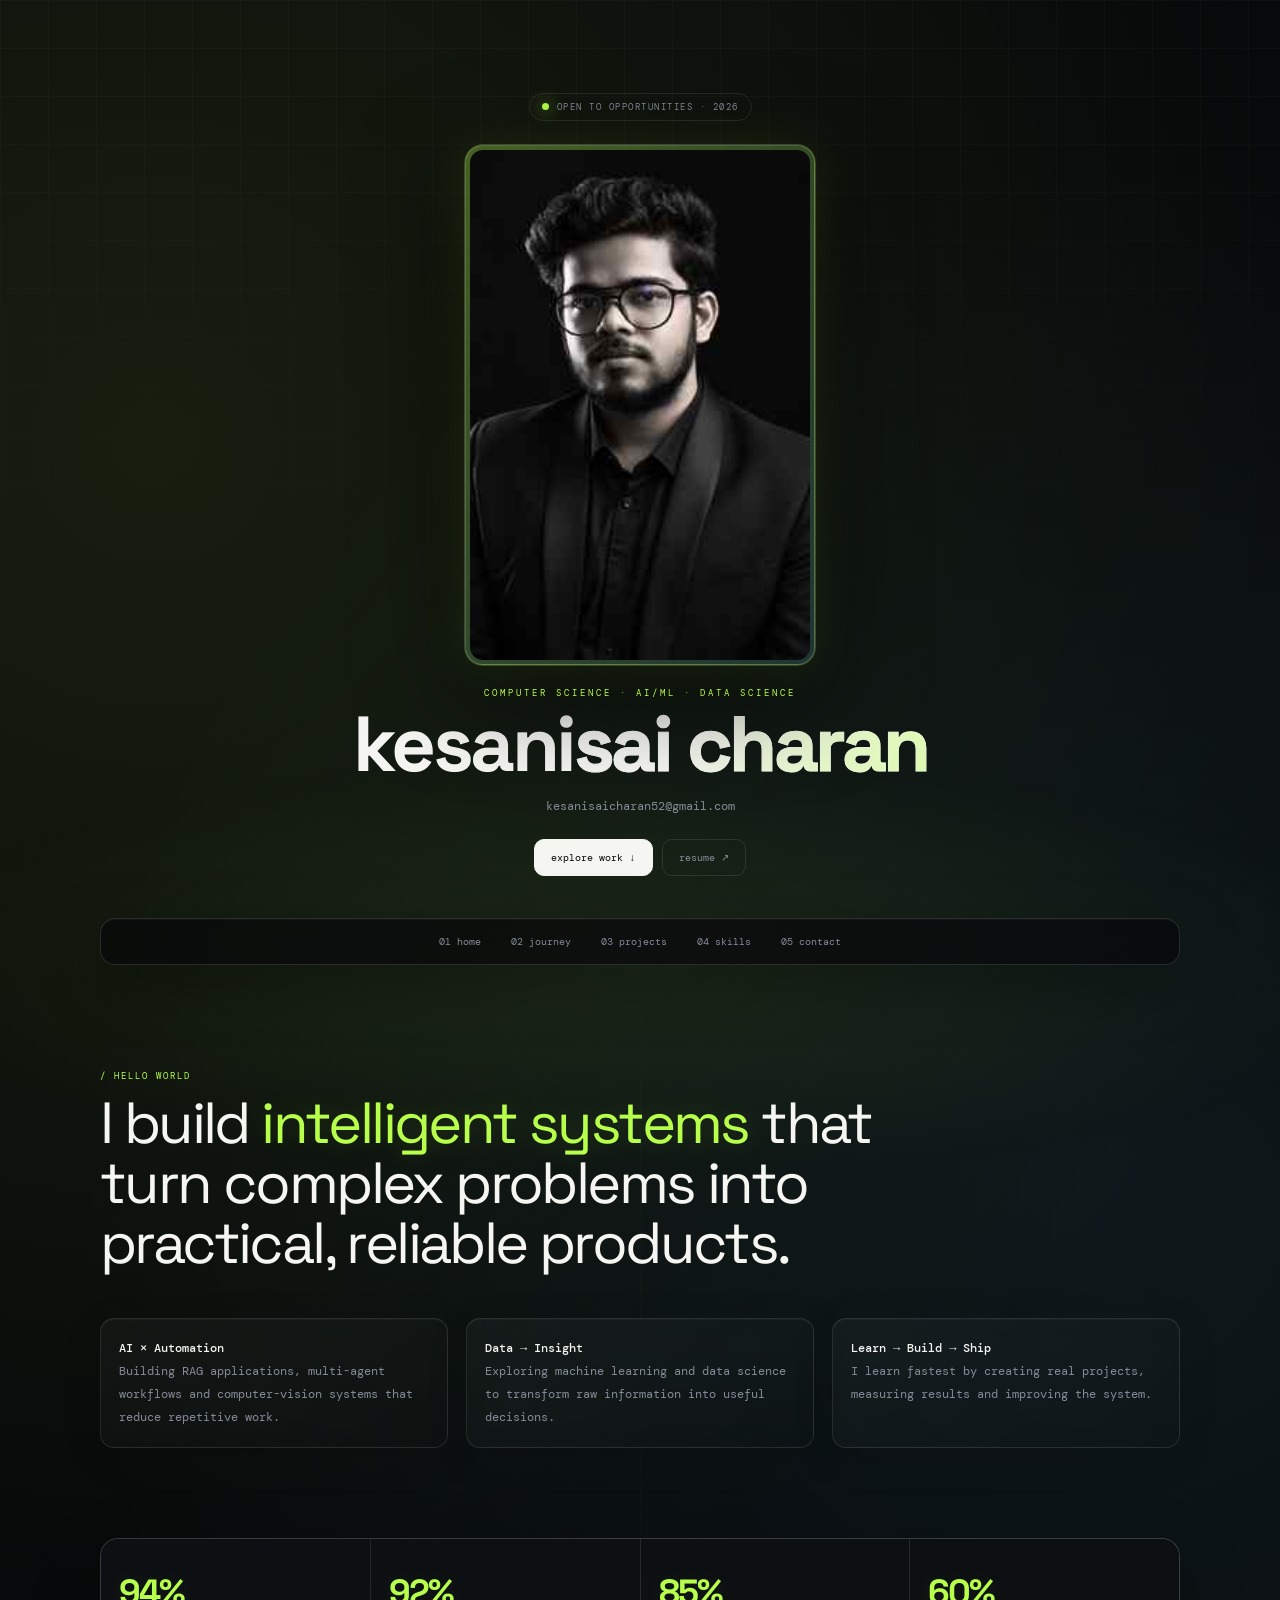
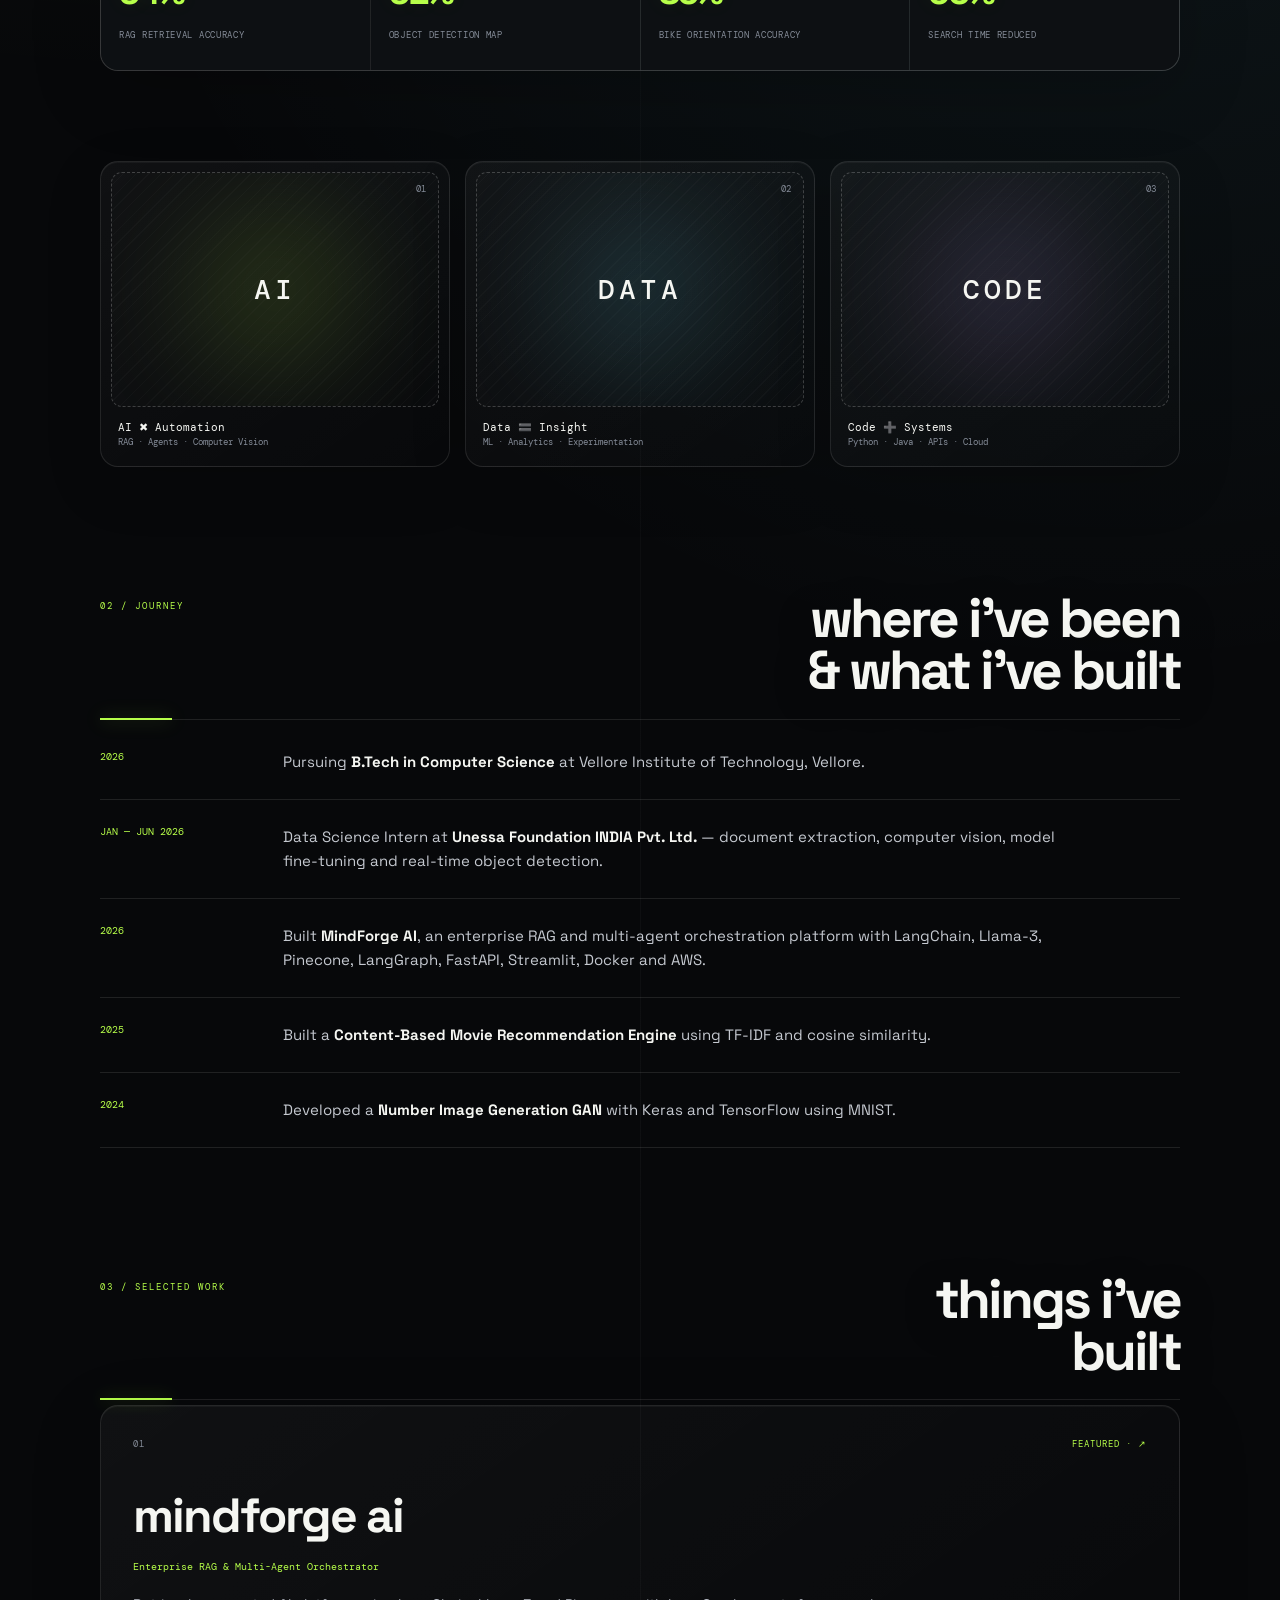
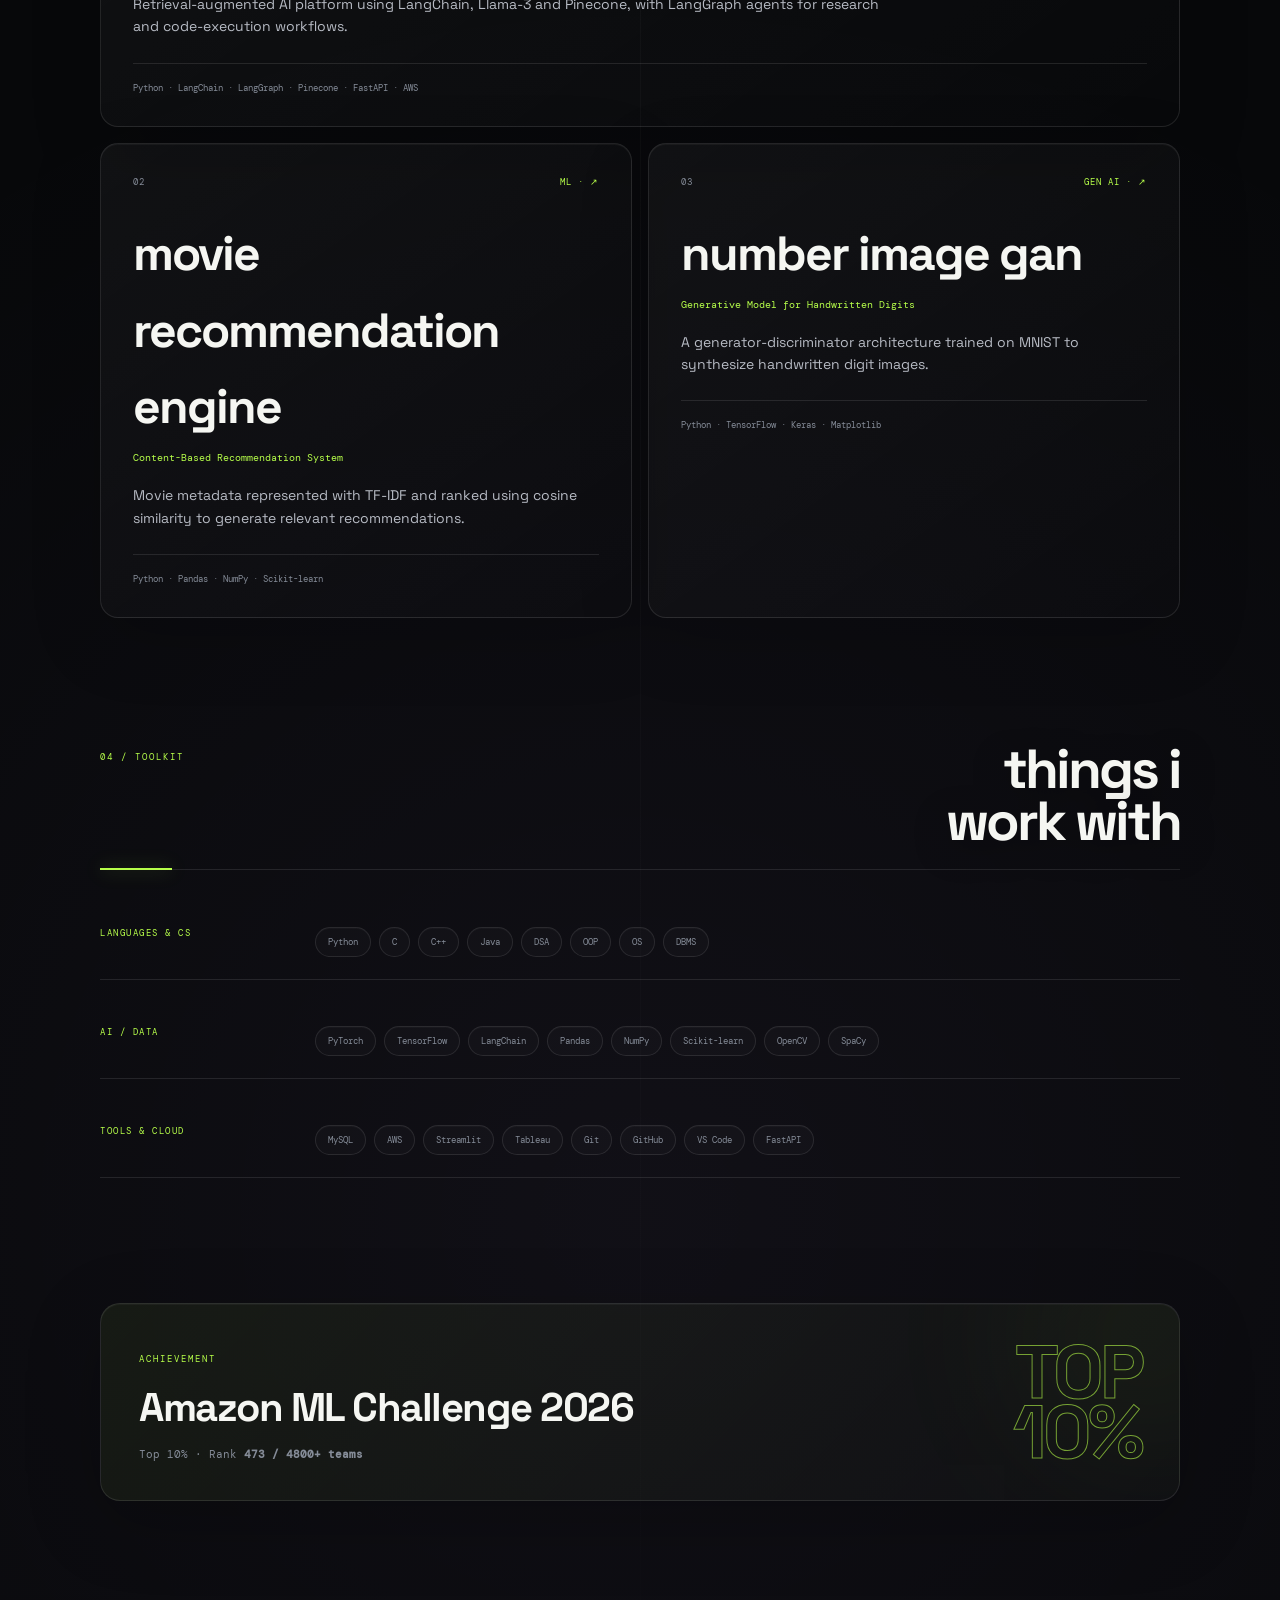
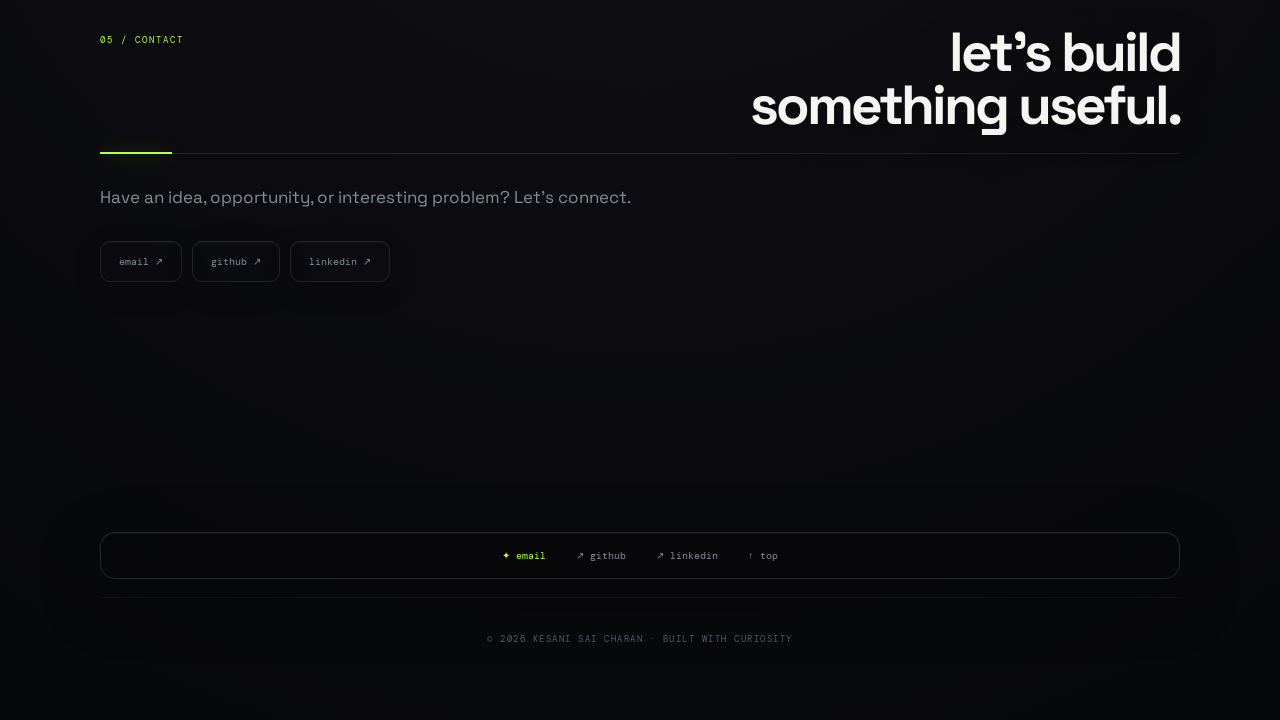
==== commit 7eebbfde: "Remove CGPA from portfolio" ====
--- a/portfolio.html
+++ b/portfolio.html
@@ -1,12 +1,12 @@
 <!DOCTYPE html>
 <html lang="en">
 <head>
-<meta charset="UTF-8"><meta name="viewport" content="width=device-width, initial-scale=1.0"><meta name="description" content="Kesani Sai Charan — Computer Science, AI/ML and Data Science portfolio."><title>Kesani Sai Charan — AI/ML & Data Science Portfolio</title><link rel="stylesheet" href="css/style.css?v=20260920-1">
+<meta charset="UTF-8"><meta name="viewport" content="width=device-width, initial-scale=1.0"><meta name="description" content="Kesani Sai Charan — Computer Science, AI/ML and Data Science portfolio."><title>Kesani Sai Charan — AI/ML & Data Science Portfolio</title><link rel="stylesheet" href="css/style.css?v=20260920-2">
 </head>
 <body><div class="container" id="top">
 <header>
   <div class="status"><i></i> OPEN TO OPPORTUNITIES · 2026</div>
-  <img class="portrait" src="profile.jpg?v=20260920-2" alt="Kesani Sai Charan" style="width:min(350px,90vw)!important;height:auto!important;max-height:none!important;aspect-ratio:auto!important;object-fit:contain!important;object-position:center;display:block;margin:0 auto 22px;padding:4px">
+  <img class="portrait" src="profile.jpg?v=20260920-3" alt="Kesani Sai Charan" style="width:min(350px,90vw)!important;height:auto!important;max-height:none!important;aspect-ratio:auto!important;object-fit:contain!important;object-position:center;display:block;margin:0 auto 22px;padding:4px">
   <p class="eyebrow">computer science · ai/ml · data science</p>
   <h1>kesani<br><span>sai charan</span></h1>
   <h2><a href="mailto:kesanisaicharan52@gmail.com">kesanisaicharan52@gmail.com</a></h2>
@@ -17,7 +17,7 @@
 <section id="intro" class="hero-copy"><p class="section-kicker">/ HELLO WORLD</p><p class="general">I build <em>intelligent systems</em> that turn complex problems into practical, reliable products.</p><div class="intro-grid"><p class="d1"><b>AI × Automation</b><br>Building RAG applications, multi-agent workflows and computer-vision systems that reduce repetitive work.</p><p class="d2"><b>Data → Insight</b><br>Exploring machine learning and data science to transform raw information into useful decisions.</p><p class="d3"><b>Learn → Build → Ship</b><br>I learn fastest by creating real projects, measuring results and improving the system.</p></div></section>
 <section class="stats" aria-label="portfolio highlights"><article><strong>94%</strong><span>RAG retrieval accuracy</span></article><article><strong>92%</strong><span>object detection mAP</span></article><article><strong>85%</strong><span>bike orientation accuracy</span></article><article><strong>60%</strong><span>search time reduced</span></article></section>
 <section id="forge" class="visual-grid"><article><div class="art art-ai"><span>AI</span><small>01</small></div><b>AI ✖ Automation</b><p>RAG · Agents · Computer Vision</p></article><article><div class="art art-data"><span>DATA</span><small>02</small></div><b>Data 🟰 Insight</b><p>ML · Analytics · Experimentation</p></article><article><div class="art art-code"><span>CODE</span><small>03</small></div><b>Code ➕ Systems</b><p>Python · Java · APIs · Cloud</p></article></section>
-<section id="journey" class="section-block"><div class="section-head"><span>02 / JOURNEY</span><h2>where i've been<br>& what i've built</h2></div><div id="newsfeed"><div class="entry"><dt>2026</dt><dd>Pursuing <b>B.Tech in Computer Science</b> at Vellore Institute of Technology, Vellore · CGPA <b>7.81/10.00</b>.</dd></div><div class="entry"><dt>JAN — JUN 2026</dt><dd>Data Science Intern at <b>Unessa Foundation INDIA Pvt. Ltd.</b> — document extraction, computer vision, model fine-tuning and real-time object detection.</dd></div><div class="entry"><dt>2026</dt><dd>Built <b>MindForge AI</b>, an enterprise RAG and multi-agent orchestration platform with LangChain, Llama-3, Pinecone, LangGraph, FastAPI, Streamlit, Docker and AWS.</dd></div><div class="entry"><dt>2025</dt><dd>Built a <b>Content-Based Movie Recommendation Engine</b> using TF-IDF and cosine similarity.</dd></div><div class="entry"><dt>2024</dt><dd>Developed a <b>Number Image Generation GAN</b> with Keras and TensorFlow using MNIST.</dd></div></div></section>
+<section id="journey" class="section-block"><div class="section-head"><span>02 / JOURNEY</span><h2>where i've been<br>& what i've built</h2></div><div id="newsfeed"><div class="entry"><dt>2026</dt><dd>Pursuing <b>B.Tech in Computer Science</b> at Vellore Institute of Technology, Vellore.</dd></div><div class="entry"><dt>JAN — JUN 2026</dt><dd>Data Science Intern at <b>Unessa Foundation INDIA Pvt. Ltd.</b> — document extraction, computer vision, model fine-tuning and real-time object detection.</dd></div><div class="entry"><dt>2026</dt><dd>Built <b>MindForge AI</b>, an enterprise RAG and multi-agent orchestration platform with LangChain, Llama-3, Pinecone, LangGraph, FastAPI, Streamlit, Docker and AWS.</dd></div><div class="entry"><dt>2025</dt><dd>Built a <b>Content-Based Movie Recommendation Engine</b> using TF-IDF and cosine similarity.</dd></div><div class="entry"><dt>2024</dt><dd>Developed a <b>Number Image Generation GAN</b> with Keras and TensorFlow using MNIST.</dd></div></div></section>
 <section id="projects" class="section-block"><div class="section-head"><span>03 / SELECTED WORK</span><h2>things i've<br>built</h2></div><div class="project-list"><article><a class="project-card featured" href="https://github.com/Kesanisaicharan/MindForgeAI" target="_blank"><div class="project-top"><span>01</span><span>FEATURED · ↗</span></div><h3>mindforge AI</h3><h2>Enterprise RAG & Multi-Agent Orchestrator</h2><p>Retrieval-augmented AI platform using LangChain, Llama-3 and Pinecone, with LangGraph agents for research and code-execution workflows.</p><div class="project-meta">Python · LangChain · LangGraph · Pinecone · FastAPI · AWS</div></a></article><article><a class="project-card" href="https://github.com/Kesanisaicharan/Content_based_Recommendation_System" target="_blank"><div class="project-top"><span>02</span><span>ML · ↗</span></div><h3>movie recommendation engine</h3><h2>Content-Based Recommendation System</h2><p>Movie metadata represented with TF-IDF and ranked using cosine similarity to generate relevant recommendations.</p><div class="project-meta">Python · Pandas · NumPy · Scikit-learn</div></a></article><article><a class="project-card" href="https://github.com/Kesanisaicharan/-Generative-Adversarial-Network" target="_blank"><div class="project-top"><span>03</span><span>GEN AI · ↗</span></div><h3>number image GAN</h3><h2>Generative Model for Handwritten Digits</h2><p>A generator-discriminator architecture trained on MNIST to synthesize handwritten digit images.</p><div class="project-meta">Python · TensorFlow · Keras · Matplotlib</div></a></article></div></section>
 <section id="skills" class="section-block"><div class="section-head"><span>04 / TOOLKIT</span><h2>things i<br>work with</h2></div><div class="skill-groups"><div><label>LANGUAGES & CS</label><div class="skill-list"><span>Python</span><span>C</span><span>C++</span><span>Java</span><span>DSA</span><span>OOP</span><span>OS</span><span>DBMS</span></div></div><div><label>AI / DATA</label><div class="skill-list"><span>PyTorch</span><span>TensorFlow</span><span>LangChain</span><span>Pandas</span><span>NumPy</span><span>Scikit-learn</span><span>OpenCV</span><span>SpaCy</span></div></div><div><label>TOOLS & CLOUD</label><div class="skill-list"><span>MySQL</span><span>AWS</span><span>Streamlit</span><span>Tableau</span><span>Git</span><span>GitHub</span><span>VS Code</span><span>FastAPI</span></div></div></div></section>
 <section class="achievement"><div><span>ACHIEVEMENT</span><h2>Amazon ML Challenge 2026</h2><p>Top 10% · Rank <b>473 / 4800+ teams</b></p></div><strong>TOP<br>10%</strong></section>
